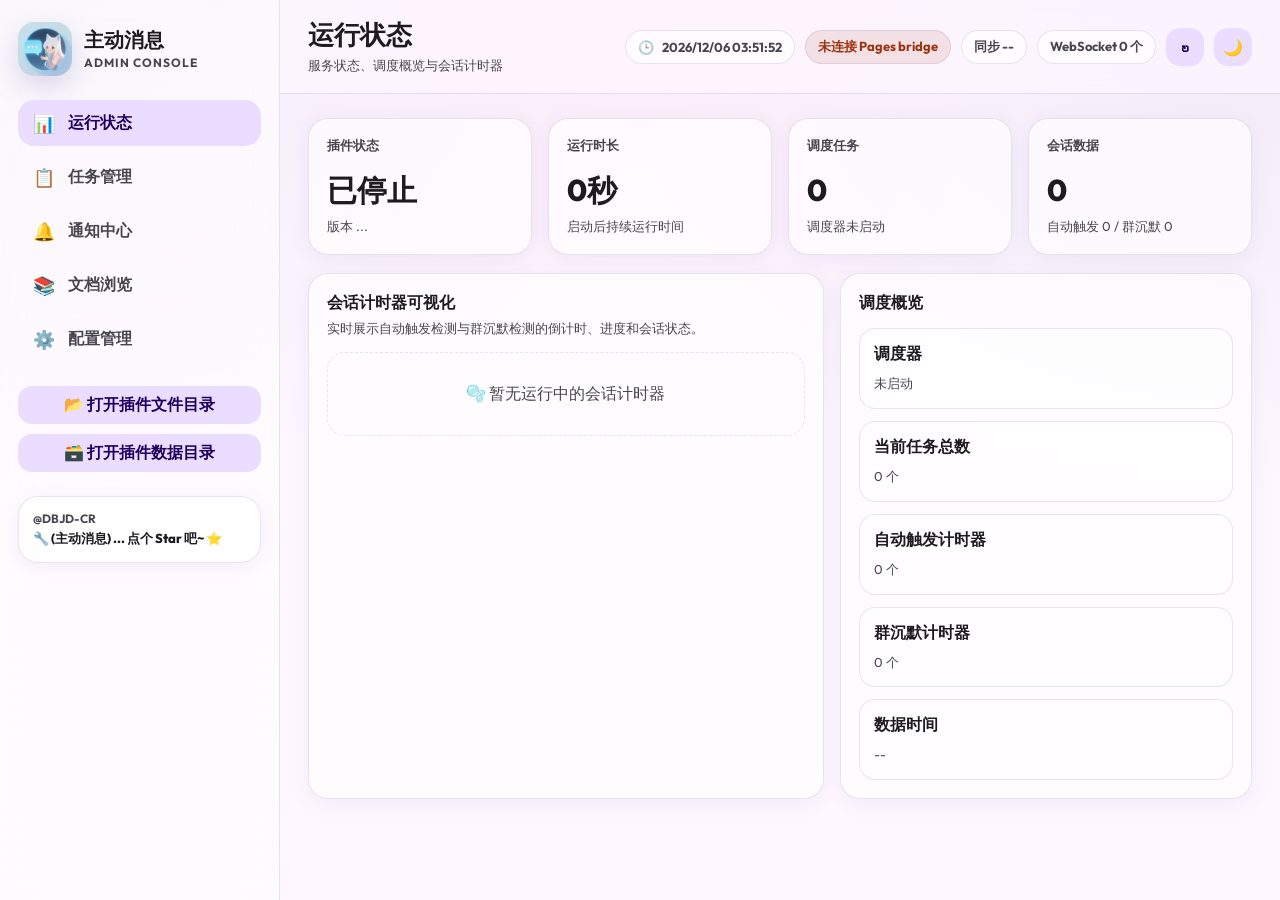
==== pages/proactive-chat/index.html @ 19a4566d "fix: improve pages realtime and save verification" ====
<!doctype html>
<html lang="zh-CN">
<head>
    <meta charset="UTF-8">
    <meta name="viewport" content="width=device-width, initial-scale=1.0, maximum-scale=5.0, user-scalable=yes">
    <title>主动消息管理端</title>
    <link rel="icon" type="image/png" href="./logo.png">
    <link rel="preload" href="./fonts/outfit.css" as="style">
    <link href="./fonts/outfit.css" rel="stylesheet">
    <link rel="stylesheet" href="./css/style.css">
    <link rel="stylesheet" href="./page-app.css">
</head>
<body>
    <div id="loading-skeleton" class="boot-loader">
        <div class="boot-loader__logo">
            <img src="./logo.png" alt="logo">
        </div>
        <div class="boot-loader__title">主动消息管理端</div>
        <div class="boot-loader__subtitle" id="boot-text">正在初始化 Pages 控制台...</div>
        <div class="boot-loader__progress">
            <div class="boot-loader__progress-bar"></div>
        </div>
    </div>

    <div id="root"></div>

    <script src="./page-app.js?v=20260606-realtime-verify-docs"></script>
</body>
</html>
---- pages/proactive-chat/fonts/outfit.css ----
/*
 * Outfit 字体族定义。
 * 采用本地静态字体文件而非远程 CDN，确保插件离线可用且首屏加载更稳定。
 * 各个字重拆分声明，浏览器可根据 font-weight 自动匹配最接近的字体文件。
 */
@font-face {
  font-family: 'Outfit';
  font-style: normal;
  font-weight: 400;
  /* swap 可避免字体尚未加载时页面长时间不可见。 */
  font-display: swap;
  src: url(outfit-400.ttf) format('truetype');
}

@font-face {
  font-family: 'Outfit';
  font-style: normal;
  font-weight: 500;
  font-display: swap;
  src: url(outfit-500.ttf) format('truetype');
}

@font-face {
  font-family: 'Outfit';
  font-style: normal;
  font-weight: 600;
  font-display: swap;
  src: url(outfit-600.ttf) format('truetype');
}

@font-face {
  font-family: 'Outfit';
  font-style: normal;
  font-weight: 700;
  font-display: swap;
  src: url(outfit-700.ttf) format('truetype');
}

@font-face {
  font-family: 'Outfit';
  font-style: normal;
  font-weight: 800;
  font-display: swap;
  src: url(outfit-800.ttf) format('truetype');
}
---- pages/proactive-chat/fonts/outfit.css ----
/*
 * Outfit 字体族定义。
 * 采用本地静态字体文件而非远程 CDN，确保插件离线可用且首屏加载更稳定。
 * 各个字重拆分声明，浏览器可根据 font-weight 自动匹配最接近的字体文件。
 */
@font-face {
  font-family: 'Outfit';
  font-style: normal;
  font-weight: 400;
  /* swap 可避免字体尚未加载时页面长时间不可见。 */
  font-display: swap;
  src: url(outfit-400.ttf) format('truetype');
}

@font-face {
  font-family: 'Outfit';
  font-style: normal;
  font-weight: 500;
  font-display: swap;
  src: url(outfit-500.ttf) format('truetype');
}

@font-face {
  font-family: 'Outfit';
  font-style: normal;
  font-weight: 600;
  font-display: swap;
  src: url(outfit-600.ttf) format('truetype');
}

@font-face {
  font-family: 'Outfit';
  font-style: normal;
  font-weight: 700;
  font-display: swap;
  src: url(outfit-700.ttf) format('truetype');
}

@font-face {
  font-family: 'Outfit';
  font-style: normal;
  font-weight: 800;
  font-display: swap;
  src: url(outfit-800.ttf) format('truetype');
}
---- pages/proactive-chat/css/style.css ----
/* Material Design 3 - 主动消息主题 */
:root {
    /* 整个管理端的设计令牌入口：亮色模式下所有组件都从这里读取颜色变量。 */
    /* --- MD3 颜色令牌 (紫色种子) --- */
    --md-sys-color-primary: #6750A4;
    --md-sys-color-on-primary: #FFFFFF;
    --md-sys-color-primary-container: #EADDFF;
    --md-sys-color-on-primary-container: #21005D;

    --md-sys-color-secondary: #625B71;
    --md-sys-color-on-secondary: #FFFFFF;
    --md-sys-color-secondary-container: #E8DEF8;
    --md-sys-color-on-secondary-container: #1D192B;

    --md-sys-color-surface: rgba(255, 255, 255, 0.8);
    --md-sys-color-on-surface: #1C1B1F;
    --md-sys-color-on-surface-variant: #49454F;
    --md-sys-color-surface-variant: #E7E0EC;

    --md-sys-color-background: #FEF7FF;
    --md-sys-color-outline-variant: rgba(103, 80, 164, 0.1);

    --glass-bg: rgba(255, 255, 255, 0.65);
    --glass-border: rgba(103, 80, 164, 0.15);
    --glass-shadow: 0 4px 20px 0 rgba(103, 80, 164, 0.08);

    /* Markdown 代码高亮颜色令牌，供亮暗主题统一覆写。 */
    --md-code-token-key: #7C3AED;
    --md-code-token-string: #047857;
    --md-code-token-number: #B45309;
    --md-code-token-boolean: #C026D3;
    --md-code-token-keyword: #2563EB;
    --md-code-token-function: #7C2D12;
    --md-code-token-command: #4338CA;
    --md-code-token-flag: #0F766E;
    --md-code-token-punctuation: rgba(28, 27, 31, 0.52);

    --theme-transition-duration: 220ms;
    --interactive-transition-duration: 180ms;
    --theme-transition-easing: cubic-bezier(0.4, 0, 0.2, 1);

    /* --- 形状 --- */
    --radius-sm: 8px;
    --radius-md: 12px;
    --radius-lg: 20px;
    --radius-xl: 28px;

    /* --- 顶栏 --- */
    --top-bar-height: 80px;
}

/* 暗色主题通过覆盖 CSS 变量切换外观，尽量避免为每个组件单独写一套颜色。 */
body.dark-theme {
    --md-sys-color-primary: #D0BCFF;
    --md-sys-color-on-primary: #381E72;
    --md-sys-color-primary-container: #4F378B;
    --md-sys-color-on-primary-container: #EADDFF;

    --md-sys-color-surface: rgba(28, 27, 31, 0.8);
    --md-sys-color-on-surface: #E6E1E5;
    --md-sys-color-on-surface-variant: #CAC4D0;
    --md-sys-color-surface-variant: #49454F;

    --md-sys-color-background: #141218;
    --md-sys-color-outline-variant: rgba(208, 188, 255, 0.1);

    --glass-bg: rgba(28, 27, 31, 0.7);
    --glass-border: rgba(208, 188, 255, 0.1);
    --glass-shadow: 0 8px 32px 0 rgba(0, 0, 0, 0.4);

    --md-code-token-key: #C4B5FD;
    --md-code-token-string: #6EE7B7;
    --md-code-token-number: #FBBF24;
    --md-code-token-boolean: #F0ABFC;
    --md-code-token-keyword: #93C5FD;
    --md-code-token-function: #FDBA74;
    --md-code-token-command: #A5B4FC;
    --md-code-token-flag: #5EEAD4;
    --md-code-token-punctuation: rgba(236, 231, 246, 0.56);
}

/* 首屏主题预初始化（在 React 挂载前生效，减少 FOUC） */
html.theme-dark body {
    --md-sys-color-primary: #D0BCFF;
    --md-sys-color-on-primary: #381E72;
    --md-sys-color-primary-container: #4F378B;
    --md-sys-color-on-primary-container: #EADDFF;

    --md-sys-color-surface: rgba(28, 27, 31, 0.8);
    --md-sys-color-on-surface: #E6E1E5;
    --md-sys-color-on-surface-variant: #CAC4D0;
    --md-sys-color-surface-variant: #49454F;

    --md-sys-color-background: #141218;
    --md-sys-color-outline-variant: rgba(208, 188, 255, 0.1);

    --glass-bg: rgba(28, 27, 31, 0.7);
    --glass-border: rgba(208, 188, 255, 0.1);
    --glass-shadow: 0 8px 32px 0 rgba(0, 0, 0, 0.4);

    --md-code-token-key: #C4B5FD;
    --md-code-token-string: #6EE7B7;
    --md-code-token-number: #FBBF24;
    --md-code-token-boolean: #F0ABFC;
    --md-code-token-keyword: #93C5FD;
    --md-code-token-function: #FDBA74;
    --md-code-token-command: #A5B4FC;
    --md-code-token-flag: #5EEAD4;
    --md-code-token-punctuation: rgba(236, 231, 246, 0.56);
}

/* ===== 基础重置与全局交互层 ===== */
/* 基础样式 */
* {
    box-sizing: border-box;
    margin: 0;
    padding: 0;
}

/* 仅在主题切换瞬间开启统一过渡，避免常驻 transition 拖慢滚动与重绘 */
html.theme-transitioning body,
html.theme-transitioning .app,
html.theme-transitioning .sidebar,
html.theme-transitioning .main-content,
html.theme-transitioning .card,
html.theme-transitioning .config-card,
html.theme-transitioning .config-header,
html.theme-transitioning .top-bar::before,
html.theme-transitioning .nav-item,
html.theme-transitioning .btn,
html.theme-transitioning .btn-action,
html.theme-transitioning .sidebar-action-btn,
html.theme-transitioning .sidebar-github-inner,
html.theme-transitioning .header-clock-chip,
html.theme-transitioning .connection-chip,
html.theme-transitioning .status-timers-summary-pill,
html.theme-transitioning .status-timer-section-block,
html.theme-transitioning .status-timer-panel,
html.theme-transitioning .status-timer-info-item,
html.theme-transitioning .task-next-run-panel,
html.theme-transitioning input,
html.theme-transitioning select,
html.theme-transitioning textarea,
html.theme-transitioning button,
html.theme-transitioning .MuiPaper-root,
html.theme-transitioning .MuiAccordion-root,
html.theme-transitioning .MuiAccordionSummary-root,
html.theme-transitioning .MuiAccordionDetails-root,
html.theme-transitioning .MuiTypography-root,
html.theme-transitioning .MuiChip-root,
html.theme-transitioning .MuiButton-root,
html.theme-transitioning .MuiOutlinedInput-root,
html.theme-transitioning .MuiInputBase-input,
html.theme-transitioning .MuiSvgIcon-root {
    transition:
        background-color var(--theme-transition-duration) var(--theme-transition-easing),
        color var(--theme-transition-duration) var(--theme-transition-easing),
        border-color var(--theme-transition-duration) var(--theme-transition-easing),
        fill var(--theme-transition-duration) var(--theme-transition-easing),
        stroke var(--theme-transition-duration) var(--theme-transition-easing);
}


/* 移动端触摸优化 */
html {
    -webkit-tap-highlight-color: transparent;
    -webkit-touch-callout: none;
    touch-action: manipulation;
}

body {
    /* 背景使用多层径向渐变，营造轻量的 MD3 柔和氛围，而不是纯色平铺。 */
    background-color: var(--md-sys-color-background);
    background-image:
        radial-gradient(at 0% 0%, rgba(103, 80, 164, 0.08) 0, transparent 40%),
        radial-gradient(at 50% 0%, rgba(236, 72, 153, 0.05) 0, transparent 40%),
        radial-gradient(at 100% 0%, rgba(103, 80, 164, 0.08) 0, transparent 40%);
    background-attachment: fixed;
    color: var(--md-sys-color-on-surface);
    font-family: 'Outfit', "Microsoft YaHei", "PingFang SC", "Hiragino Sans GB", "Heiti SC", "WenQuanYi Micro Hei", -apple-system, BlinkMacSystemFont, "Segoe UI", Roboto, sans-serif;
    min-height: 100vh;
    overflow-x: hidden;
}

/* 无障碍：仅供读屏器读取 */
.visually-hidden {
    position: absolute;
    width: 1px;
    height: 1px;
    padding: 0;
    margin: -1px;
    overflow: hidden;
    clip: rect(0, 0, 0, 0);
    white-space: nowrap;
    border: 0;
}

/* ===== 首屏启动层 ===== */
/* 首屏加载页 */
.boot-loader {
    /* 启动层覆盖整个视口，在 React 尚未挂载时承担品牌露出与状态提示职责。 */
    position: fixed;
    inset: 0;
    z-index: 9999;
    display: flex;
    flex-direction: column;
    align-items: center;
    justify-content: center;
    color: #1C1B1F;
    font-family: 'Outfit', -apple-system, BlinkMacSystemFont, "Segoe UI", Roboto, sans-serif;
    background:
        radial-gradient(ellipse at 20% 15%, rgba(103, 80, 164, 0.14), transparent 52%),
        radial-gradient(ellipse at 80% 85%, rgba(103, 80, 164, 0.09), transparent 52%),
        #FEF7FF;
    opacity: 1;
    transform: translateZ(0);
    will-change: opacity, transform;
}

html.theme-dark .boot-loader,
body.dark-theme .boot-loader {
    color: #E6E1E5;
    background:
        radial-gradient(ellipse at 20% 15%, rgba(208, 188, 255, 0.13), transparent 52%),
        radial-gradient(ellipse at 80% 85%, rgba(103, 80, 164, 0.18), transparent 52%),
        #141218;
}

#loading-skeleton.is-exiting {
    opacity: 0;
    transform: scale(0.985);
    transition: opacity 0.3s ease-out, transform 0.3s ease-out;
}

.boot-loader__logo {
    /* Logo 外壳带轻微浮动动画，用于缓解静态等待时的“卡住感”。 */
    width: 80px;
    height: 80px;
    border-radius: 20px;
    margin-bottom: 24px;
    display: flex;
    align-items: center;
    justify-content: center;
    background: rgba(103, 80, 164, 0.08);
    border: 1px solid rgba(103, 80, 164, 0.18);
    box-shadow: 0 4px 24px rgba(103, 80, 164, 0.12);
    overflow: hidden;
    animation: boot-loader-float 2.4s ease-in-out infinite;
    will-change: transform;
}

.boot-loader__logo img {
    width: 56px;
    height: 56px;
    object-fit: contain;
    border-radius: 8px;
}

html.theme-dark .boot-loader__logo,
body.dark-theme .boot-loader__logo {
    background: rgba(208, 188, 255, 0.08);
    border-color: rgba(208, 188, 255, 0.15);
    box-shadow: 0 4px 24px rgba(0, 0, 0, 0.35);
}

.boot-loader__title {
    font-size: 22px;
    font-weight: 700;
    margin-bottom: 8px;
    letter-spacing: 0.01em;
    color: #1C1B1F;
}

html.theme-dark .boot-loader__title,
body.dark-theme .boot-loader__title {
    color: #E6E1E5;
}

.boot-loader__subtitle {
    font-size: 13px;
    color: #49454F;
    margin-bottom: 28px;
}

html.theme-dark .boot-loader__subtitle,
body.dark-theme .boot-loader__subtitle {
    color: #CAC4D0;
}

.boot-loader__progress {
    /* 进度条不反映真实百分比，只承担“系统仍在工作”的感知反馈。 */
    width: min(260px, 68vw);
    height: 3px;
    border-radius: 999px;
    overflow: hidden;
    background: rgba(103, 80, 164, 0.12);
    contain: paint;
}

html.theme-dark .boot-loader__progress,
body.dark-theme .boot-loader__progress {
    background: rgba(208, 188, 255, 0.12);
}

.boot-loader__progress-bar {
    height: 100%;
    width: 42%;
    border-radius: 999px;
    background: linear-gradient(90deg,
        rgba(103, 80, 164, 0.25) 0%,
        rgba(103, 80, 164, 0.85) 50%,
        rgba(103, 80, 164, 0.25) 100%);
    animation: boot-loader-progress 1.45s ease-in-out infinite;
    will-change: transform;
    transform: translate3d(-110%, 0, 0) scaleX(0.35);
}

html.theme-dark .boot-loader__progress-bar,
body.dark-theme .boot-loader__progress-bar {
    background: linear-gradient(90deg,
        rgba(208, 188, 255, 0.2) 0%,
        rgba(208, 188, 255, 0.9) 50%,
        rgba(208, 188, 255, 0.2) 100%);
}

/* 首屏 logo 呼吸浮动动画。 */
@keyframes boot-loader-float {
    0%, 100% { transform: translateY(0); }
    50% { transform: translateY(-7px); }
}

/* 首屏进度条往返扫光动画。 */
@keyframes boot-loader-progress {
    0% { transform: translate3d(-110%, 0, 0) scaleX(0.35); }
    50% { transform: translate3d(40%, 0, 0) scaleX(0.85); }
    100% { transform: translate3d(220%, 0, 0) scaleX(0.35); }
}

.boot-login {
    display: none;
    width: min(360px, calc(100vw - 48px));
    margin: 16px auto 0;
    text-align: left;
}

.boot-login__label {
    display: block;
    margin-bottom: 8px;
    font-size: 13px;
    color: #625B71;
}

.boot-login__input {
    width: 100%;
    box-sizing: border-box;
    height: 44px;
    padding: 0 14px;
    border: 1px solid rgba(103, 80, 164, 0.22);
    border-radius: 14px;
    background: rgba(255, 255, 255, 0.88);
    color: #1C1B1F;
    outline: none;
    font-size: 14px;
    box-shadow: 0 8px 24px rgba(103, 80, 164, 0.08);
}

.boot-login__input:focus {
    border-color: rgba(103, 80, 164, 0.5);
    box-shadow: 0 0 0 3px rgba(103, 80, 164, 0.12), 0 8px 24px rgba(103, 80, 164, 0.08);
}

.boot-login__button {
    width: 100%;
    margin-top: 12px;
    height: 44px;
    border: none;
    border-radius: 14px;
    background: linear-gradient(135deg, #7F67BE 0%, #6750A4 100%);
    color: #fff;
    font-size: 14px;
    font-weight: 600;
    cursor: pointer;
    box-shadow: 0 10px 24px rgba(103, 80, 164, 0.22);
}

.boot-login__button:disabled {
    cursor: not-allowed;
}

html.theme-dark .boot-login__label,
body.dark-theme .boot-login__label {
    color: #CAC4D0;
}

html.theme-dark .boot-login__input,
body.dark-theme .boot-login__input {
    background: rgba(28, 27, 31, 0.88);
    color: #E6E1E5;
    border-color: rgba(208, 188, 255, 0.22);
    box-shadow: 0 8px 24px rgba(0, 0, 0, 0.24);
}

html.theme-dark .boot-login__input:focus,
body.dark-theme .boot-login__input:focus {
    border-color: rgba(208, 188, 255, 0.48);
    box-shadow: 0 0 0 3px rgba(208, 188, 255, 0.16), 0 8px 24px rgba(0, 0, 0, 0.24);
}

html.theme-dark .boot-login__button,
body.dark-theme .boot-login__button {
    background: linear-gradient(135deg, #A58CFF 0%, #7F67BE 100%);
    box-shadow: 0 10px 24px rgba(0, 0, 0, 0.28);
}

/* ===== 通用材质与布局骨架 ===== */
/* 磨砂玻璃效果 */
.glass {
    /* 该类可供需要独立套用玻璃材质的区域复用。 */
    background: var(--glass-bg);
    backdrop-filter: blur(16px);
    -webkit-backdrop-filter: blur(16px);
    border: 1px solid var(--glass-border);
    box-shadow: var(--glass-shadow);
}

/* 布局 */
.app {
    /* 整体采用“左侧导航 + 右侧主工作区”的桌面管理台结构。 */
    display: flex;
    height: 100vh;
    overflow: hidden;
}

/* ===== 侧边栏导航区 ===== */
/* 侧边栏 (左侧导航) */
.sidebar {
    /* 侧边栏固定宽度，使用玻璃材质与主内容区形成层次区隔。 */
    width: 280px;
    height: 100%;
    background: var(--glass-bg);
    backdrop-filter: blur(24px);
    border-right: 1px solid var(--glass-border);
    display: flex;
    flex-direction: column;
    padding: 32px 16px;
    z-index: 50;
}

.sidebar-header {
    padding: 0 16px 32px;
    display: flex;
    align-items: center;
    gap: 12px;
}

.sidebar-logo-img {
    width: 48px;
    height: 48px;
    border-radius: 12px;
    box-shadow: 0 4px 12px rgba(103, 80, 164, 0.2);
    object-fit: contain;
}

.nav-item {
    /* 单个导航项在 hover / active 状态下通过背景与透明度强化当前定位。 */
    padding: 14px 20px;
    border-radius: 16px;
    display: flex;
    align-items: center;
    gap: 16px;
    cursor: pointer;
    transition:
        background-color var(--interactive-transition-duration) var(--theme-transition-easing),
        color var(--interactive-transition-duration) var(--theme-transition-easing),
        opacity var(--interactive-transition-duration) var(--theme-transition-easing),
        transform var(--interactive-transition-duration) var(--theme-transition-easing);
    color: var(--md-sys-color-on-surface);
    opacity: 0.8;
    margin-bottom: 4px;
}

.sidebar-notification-badge {
    margin-left: auto;
    min-width: 22px;
    height: 22px;
    padding: 0 7px;
    border-radius: 999px;
    display: inline-flex;
    align-items: center;
    justify-content: center;
    background: linear-gradient(135deg, #FF6B6B, #E53935);
    color: #FFFFFF;
    font-size: 11px;
    font-weight: 800;
    line-height: 1;
    letter-spacing: 0.01em;
    box-shadow: 0 8px 18px rgba(229, 57, 53, 0.22);
    border: 1px solid rgba(255, 255, 255, 0.42);
    flex-shrink: 0;
}

.nav-item.active .sidebar-notification-badge {
    background: linear-gradient(135deg, #FF5A5F, #D32F2F);
    box-shadow: 0 8px 18px rgba(211, 47, 47, 0.24);
}

.nav-item:hover {
    background: rgba(103, 80, 164, 0.08);
    opacity: 1;
}

.nav-item.active {
    background: var(--md-sys-color-primary-container);
    color: var(--md-sys-color-on-primary-container);
    opacity: 1;
    font-weight: 600;
}

/* ===== 顶栏与主内容区 ===== */
/* 主内容区域 */
.main-wrapper {
    flex: 1;
    display: flex;
    flex-direction: column;
    overflow: hidden;
    position: relative;
}

.top-bar {
    /* 顶栏悬浮于内容区上方，使用伪元素实现半透明模糊遮罩。 */
    height: var(--top-bar-height);
    padding: 0 40px;
    display: flex;
    align-items: center;
    justify-content: space-between;
    position: absolute;
    top: 0;
    left: 0;
    right: 0;
    z-index: 10;
    background: transparent;
    overflow: hidden;
    isolation: isolate;
}

.top-bar::before {
    content: '';
    position: absolute;
    top: 0;
    left: 0;
    right: 0;
    bottom: 0;
    backdrop-filter: blur(16px);
    -webkit-backdrop-filter: blur(16px);
    background: rgba(255, 255, 255, 0.68);
    -webkit-mask-image: linear-gradient(to bottom, black 55%, transparent 100%);
    mask-image: linear-gradient(to bottom, black 55%, transparent 100%);
    pointer-events: none;
    z-index: 0;
}

body.dark-theme .top-bar::before {
    background: rgba(20, 18, 24, 0.88);
}

.top-bar > * {
    position: relative;
    z-index: 1;
}

.main-content {
    /* 顶部留出 top-bar 高度，避免内容滚动时被悬浮顶栏遮挡。 */
    flex: 1;
    overflow-y: auto;
    padding: calc(var(--top-bar-height) + 16px) 24px 24px;
    box-sizing: border-box;
}

/* ===== 仪表盘卡片与通用容器 ===== */
/* 仪表盘卡片 (Bento 风格) */
.dashboard-grid {
    /* 12 栏网格为桌面端默认布局基础，状态页和任务页都在此之上做跨度分配。 */
    display: grid;
    grid-template-columns: repeat(12, 1fr);
    gap: 24px;
}

.card {
    /* card 是管理端最常见的视觉容器：统一圆角、边框、阴影和悬浮反馈。 */
    background: var(--md-sys-color-surface);
    border-radius: var(--radius-lg);
    padding: 24px;
    border: 1px solid var(--glass-border);
    box-shadow: var(--glass-shadow);
    transition:
        background-color var(--theme-transition-duration) var(--theme-transition-easing),
        border-color var(--theme-transition-duration) var(--theme-transition-easing),
        color var(--theme-transition-duration) var(--theme-transition-easing),
        box-shadow var(--interactive-transition-duration) var(--theme-transition-easing),
        transform var(--interactive-transition-duration) var(--theme-transition-easing);
}

/* 为前端的卡片提供统一的入场动画，减少页面首次渲染时的生硬感。 */
.status-panel-card,
.tasks-summary-card,
.task-card-enhanced,
.status-timer-card,
.status-timer-section-block,
.tasks-empty-card,
.status-timers-empty-card,
.notifications-hero-card,
.notifications-empty-card,
.markdown-docs-sidebar-card,
.markdown-docs-content-card,
.markdown-docs-empty-card,
.markdown-docs-empty-side-card,
.config-card,
.config-header,
.config-renderer-shell,
.config-renderer-main,
.config-renderer-aside,
.config-renderer-form-card,
.config-renderer-preview-card,
.config-renderer-session-card,
.notifications-inline-meta-item,
.markdown-docs-file-item {
    animation: card-fade-up 0.36s cubic-bezier(0.2, 0.8, 0.2, 1) both;
}

.status-panel-card:nth-child(1),
.task-card-enhanced:nth-child(1),
.status-timer-card:nth-child(1),
.status-timer-section-block:nth-child(1) {
    animation-delay: 0.02s;
}

.status-panel-card:nth-child(2),
.task-card-enhanced:nth-child(2),
.status-timer-card:nth-child(2),
.status-timer-section-block:nth-child(2) {
    animation-delay: 0.06s;
}

.status-panel-card:nth-child(3),
.task-card-enhanced:nth-child(3),
.status-timer-card:nth-child(3),
.status-timer-section-block:nth-child(3) {
    animation-delay: 0.1s;
}

.status-panel-card:nth-child(n+4),
.task-card-enhanced:nth-child(n+4),
.status-timer-card:nth-child(n+4),
.status-timer-section-block:nth-child(n+4) {
    animation-delay: 0.14s;
}

.notifications-hero-card,
.config-header,
.markdown-docs-sidebar-card,
.config-renderer-aside {
    animation-delay: 0.02s;
}

.markdown-docs-content-card,
.config-renderer-main,
.config-renderer-form-card,
.config-renderer-session-card {
    animation-delay: 0.08s;
}

.config-card,
.config-renderer-shell,
.config-renderer-preview-card,
.notifications-empty-card,
.markdown-docs-empty-card,
.markdown-docs-empty-side-card {
    animation-delay: 0.12s;
}

.notifications-inline-meta-item:nth-child(1),
.markdown-docs-file-item:nth-child(1),
.config-card .MuiAccordion-root:nth-child(1),
.config-card .MuiPaper-root:nth-child(1) {
    animation-delay: 0.03s;
}

.notifications-inline-meta-item:nth-child(2),
.markdown-docs-file-item:nth-child(2),
.config-card .MuiAccordion-root:nth-child(2),
.config-card .MuiPaper-root:nth-child(2) {
    animation-delay: 0.07s;
}

.markdown-docs-file-item:nth-child(n+3),
.config-card .MuiAccordion-root:nth-child(n+3),
.config-card .MuiPaper-root:nth-child(n+3) {
    animation-delay: 0.11s;
}

/* ===== 配置页容器 ===== */
/* 配置页面专用卡片样式 - 固定高度，内部滚动 */
.config-card {
    /* 配置页需要长表单滚动，因此外层卡片固定高度、内部区域自行滚动。 */
    height: calc(100vh - var(--top-bar-height) - 40px); /* 视口高度减去顶部栏和底部边距 */
    display: flex;
    flex-direction: column;
    padding: 0 !important; /*以此接管padding控制*/
    overflow: hidden;
}

.config-header {
    /* 配置头部固定在卡片顶部，确保模式切换、提示信息和标题不随表单滚走。 */
    padding: 20px 24px;
    flex-shrink: 0;
    border-bottom: 1px solid var(--glass-border);
    background: rgba(255, 255, 255, 0.5);
    backdrop-filter: blur(8px);
    z-index: 10;
}

body.dark-theme .config-header {
    background: rgba(20, 18, 24, 0.8); /* 增加不透明度，减弱透底亮度 */
    border-bottom: 1px solid rgba(255, 255, 255, 0.1);
}

.card:hover {
    transform: translateY(-4px);
    box-shadow: 0 12px 30px 0 rgba(103, 80, 164, 0.12);
}

/* Bento 跨列：供各页面按 12 栏系统快速声明卡片宽度。 */
.span-4 { grid-column: span 4; }
.span-8 { grid-column: span 8; }
.span-12 { grid-column: span 12; }

/* 状态徽章 */
.badge {
    padding: 4px 12px;
    border-radius: 99px;
    font-size: 12px;
    font-weight: 600;
}

.badge-success { background: #dcfce7; color: #166534; }
.badge-error { background: #fee2e2; color: #991b1b; }

/* ===== 通用按钮与交互控件 ===== */
/* 按钮 */
.btn {
    padding: 10px 20px;
    border-radius: 12px;
    border: none;
    font-weight: 600;
    cursor: pointer;
    transition:
        background-color var(--interactive-transition-duration) var(--theme-transition-easing),
        border-color var(--interactive-transition-duration) var(--theme-transition-easing),
        color var(--interactive-transition-duration) var(--theme-transition-easing),
        transform var(--interactive-transition-duration) var(--theme-transition-easing),
        box-shadow var(--interactive-transition-duration) var(--theme-transition-easing),
        opacity var(--interactive-transition-duration) var(--theme-transition-easing);
}

.btn-primary {
    background: var(--md-sys-color-primary);
    color: white;
    box-shadow: 0 4px 12px rgba(59, 130, 246, 0.3);
}

.btn-primary:hover {
    transform: translateY(-1px);
    box-shadow: 0 6px 16px rgba(59, 130, 246, 0.4);
}

/* 通用操作按钮样式 */
.btn-action {
    width: 100%;
    background: var(--md-sys-color-surface-variant);
    color: var(--md-sys-color-on-surface);
    display: flex;
    align-items: center;
    justify-content: center;
    gap: 12px;
    font-weight: 600;
    border: 1px solid transparent;
    transition:
        background-color var(--interactive-transition-duration) var(--theme-transition-easing),
        color var(--interactive-transition-duration) var(--theme-transition-easing),
        border-color var(--interactive-transition-duration) var(--theme-transition-easing),
        transform var(--interactive-transition-duration) var(--theme-transition-easing),
        box-shadow var(--interactive-transition-duration) var(--theme-transition-easing),
        opacity var(--interactive-transition-duration) var(--theme-transition-easing);
    padding: 12px 16px;
    line-height: 1.5;
    cursor: pointer;
}

.btn-action span {
    display: inline-flex;
    align-items: center;
    justify-content: center;
}

.btn-action:hover {
    background: var(--md-sys-color-secondary-container);
    color: var(--md-sys-color-on-secondary-container);
    border-color: var(--md-sys-color-outline-variant);
    transform: translateY(-2px);
    box-shadow: 0 4px 12px rgba(0, 0, 0, 0.08);
}

.btn-action:active {
    transform: translateY(0);
    box-shadow: none;
    opacity: 0.8;
}

/* 暗色模式下的按钮覆盖样式 */
body.dark-theme .btn-action {
    background: rgba(255, 255, 255, 0.08);
    color: var(--md-sys-color-on-surface);
    border: 1px solid rgba(255, 255, 255, 0.05);
}

body.dark-theme .btn-action:hover {
    background: rgba(208, 188, 255, 0.15);
    color: var(--md-sys-color-primary);
    border-color: rgba(208, 188, 255, 0.3);
    box-shadow: 0 4px 16px rgba(0, 0, 0, 0.4);
}

/* ===== 滚动行为与兼容辅助类 ===== */
/* 滚动条 */
::-webkit-scrollbar { width: 6px; height: 6px; }
::-webkit-scrollbar-track { background: transparent; }
::-webkit-scrollbar-thumb {
    background: var(--md-sys-color-secondary-container);
    border-radius: 10px;
}
::-webkit-scrollbar-thumb:hover { background: var(--md-sys-color-secondary); }

/* 移动端滚动优化 */
.sidebar > div:nth-child(2),
.main-content {
    -webkit-overflow-scrolling: touch;
    scroll-behavior: smooth;
}

/* 按钮点击反馈 */
.nav-item,
.btn,
.btn-action {
    -webkit-tap-highlight-color: transparent;
    user-select: none;
}

.nav-item:active,
.btn:active {
    opacity: 0.7;
    transition: opacity 0.12s var(--theme-transition-easing);
}

/* 兼容之前的组件辅助样式 */
.mono {
    font-family: "Consolas", "SFMono-Regular", monospace;
    font-size: 12px;
}
.grid {
    display: grid;
    gap: 14px;
    grid-template-columns: repeat(auto-fill, minmax(260px, 1fr));
}

/* ===== 顶栏组件样式：时钟、连接状态、侧栏操作区 ===== */
.header-clock-chip {
    font-size: 14px;
    font-weight: 700;
    color: var(--md-sys-color-primary);
    background: var(--md-sys-color-surface-variant);
    padding: 6px 14px;
    border-radius: 12px;
    border: 1px solid var(--md-sys-color-outline-variant);
    box-shadow: 0 2px 4px rgba(0,0,0,0.05);
    display: flex;
    align-items: center;
    gap: 8px;
}

.header-clock-label {
    font-size: 14px;
    opacity: 0.8;
    font-weight: 600;
}

.header-clock-value {
    font-family: Monaco, Consolas, "Courier New", monospace;
    font-size: 15px;
    font-weight: 800;
    letter-spacing: 0.5px;
}

.connection-chip {
    display: flex;
    align-items: center;
    gap: 8px;
    padding: 6px 16px;
    border-radius: 12px;
    border: 1px solid transparent;
}

.connection-chip.is-connected {
    background: rgba(76, 175, 80, 0.1);
    border-color: rgba(76, 175, 80, 0.2);
}

.connection-chip.is-disconnected {
    background: rgba(244, 67, 54, 0.1);
    border-color: rgba(244, 67, 54, 0.2);
}

.connection-chip-dot {
    width: 8px;
    height: 8px;
    border-radius: 50%;
}

.connection-chip.is-connected .connection-chip-dot {
    background: #4CAF50;
    box-shadow: 0 0 8px #4CAF50;
}

.connection-chip.is-disconnected .connection-chip-dot {
    background: #F44336;
    box-shadow: 0 0 8px #F44336;
}

.connection-chip-text {
    font-weight: 600 !important;
    font-size: 13px !important;
}

.connection-chip.is-connected .connection-chip-text {
    color: #4CAF50;
}

.connection-chip.is-disconnected .connection-chip-text {
    color: #F44336;
}

.sidebar-actions-panel {
    display: flex;
    flex-direction: column;
    gap: 10px;
    margin-bottom: 16px;
}

.sidebar-action-btn {
    width: 100%;
    margin-bottom: 0;
    padding: 10px;
    font-size: 13px;
    font-weight: 600;
    background: rgba(0, 0, 0, 0.05);
    color: var(--md-sys-color-on-surface);
    display: flex;
    align-items: center;
    justify-content: center;
    gap: 8px;
    border: 1px solid rgba(0, 0, 0, 0.04);
    border-radius: 12px;
    box-shadow: none;
    line-height: 1.2;
}

.sidebar-action-btn:hover {
    transform: none;
    box-shadow: none;
    background: rgba(103, 80, 164, 0.08);
    color: var(--md-sys-color-on-surface);
}

body.dark-theme .sidebar-action-btn {
    background: rgba(255, 255, 255, 0.08);
    border: 1px solid rgba(255, 255, 255, 0.05);
}

body.dark-theme .sidebar-action-btn:hover {
    background: rgba(255, 255, 255, 0.12);
    color: var(--md-sys-color-on-surface);
}

.sidebar-github-card {
    display: block;
    color: var(--md-sys-color-on-surface);
}

.sidebar-github-inner {
    display: flex;
    align-items: center;
    gap: 12px;
    padding: 12px;
    background: rgba(0, 0, 0, 0.03);
    border-radius: 12px;
    transition:
        background-color var(--interactive-transition-duration) var(--theme-transition-easing),
        border-color var(--interactive-transition-duration) var(--theme-transition-easing),
        transform var(--interactive-transition-duration) var(--theme-transition-easing),
        box-shadow var(--interactive-transition-duration) var(--theme-transition-easing);
    border: 1px solid rgba(0, 0, 0, 0.06);
    cursor: pointer;
}

body.dark-theme .sidebar-github-inner {
    background: rgba(255, 255, 255, 0.05);
    border-color: rgba(255, 255, 255, 0.05);
}

.sidebar-github-inner:hover {
    transform: translateY(-1px);
    box-shadow: var(--glass-shadow);
}

.sidebar-github-texts {
    display: flex;
    flex-direction: column;
    gap: 3px;
    overflow: hidden;
}

.sidebar-github-author {
    font-weight: 700 !important;
    color: inherit !important;
    font-size: 0.75rem !important;
    line-height: 1.2 !important;
    white-space: nowrap;
    overflow: hidden;
    text-overflow: ellipsis;
    display: block;
    max-width: 170px;
}

.sidebar-github-meta {
    display: block !important;
    opacity: 0.6;
    line-height: 1.2 !important;
    font-size: 0.7rem !important;
    color: inherit !important;
}

/* ===== 状态页：概览卡片与计时器可视化 ===== */
.proactive-status-grid {
    align-items: stretch;
}

.status-panel-card {
    height: 100%;
    display: flex;
    flex-direction: column;
    min-height: 332px;
}

.status-panel-card-primary {
    background:
        linear-gradient(180deg, rgba(59, 130, 246, 0.06), transparent 50%),
        var(--md-sys-color-surface);
}

.status-panel-icon {
    width: 40px;
    height: 40px;
    border-radius: 10px;
    display: flex;
    align-items: center;
    justify-content: center;
    font-size: 20px;
}

.status-panel-icon-blue { background: rgba(59, 130, 246, 0.1); }
.status-panel-icon-purple { background: rgba(168, 85, 247, 0.12); }
.status-panel-icon-pink { background: rgba(236, 72, 153, 0.1); }

.status-metric-list {
    display: flex;
    flex-direction: column;
    gap: 14px;
    flex: 1;
    justify-content: center;
}

.status-metric-row {
    display: flex;
    justify-content: space-between;
    gap: 16px;
    align-items: center;
}

.status-metric-label {
    opacity: 0.72;
    font-weight: 500 !important;
}

.status-metric-value {
    font-weight: 600 !important;
    text-align: right;
}

.status-metric-value.is-emphasize {
    font-weight: 800 !important;
}

.status-metric-value.is-success {
    color: #2E7D32;
}

.status-metric-value.is-error {
    color: #C62828;
}

.status-divider {
    height: 1px;
    background: var(--md-sys-color-outline-variant);
}

.status-actions-list {
    display: flex;
    flex-direction: column;
    gap: 16px;
    flex: 1;
    justify-content: center;
}

.status-action-tooltip-wrap {
    position: relative;
    width: 100%;
}

.status-action-tooltip-bubble {
    position: absolute;
    left: 50%;
    bottom: calc(100% + 10px);
    transform: translateX(-50%) translateY(6px);
    width: max-content;
    max-width: min(92vw, 460px);
    padding: 10px 14px;
    border-radius: 12px;
    background: rgba(28, 27, 31, 0.92);
    color: #fff;
    font-size: 12px;
    line-height: 1.5;
    text-align: center;
    white-space: normal;
    word-break: keep-all;
    box-shadow: 0 10px 28px rgba(0, 0, 0, 0.22);
    border: 1px solid rgba(255, 255, 255, 0.08);
    opacity: 0;
    visibility: hidden;
    pointer-events: none;
    transition: opacity 0.18s ease, transform 0.18s ease, visibility 0.18s ease;
    z-index: 12;
}

.status-action-tooltip-bubble::after {
    content: '';
    position: absolute;
    left: 50%;
    top: 100%;
    transform: translateX(-50%);
    border-width: 6px 6px 0 6px;
    border-style: solid;
    border-color: rgba(28, 27, 31, 0.92) transparent transparent transparent;
}

.status-action-tooltip-wrap:hover .status-action-tooltip-bubble,
.status-action-tooltip-wrap:focus-within .status-action-tooltip-bubble {
    opacity: 1;
    visibility: visible;
    transform: translateX(-50%) translateY(0);
}

body.dark-theme .status-action-tooltip-bubble {
    background: rgba(245, 244, 248, 0.96);
    color: #1C1B1F;
    border-color: rgba(28, 27, 31, 0.08);
}

body.dark-theme .status-action-tooltip-bubble::after {
    border-color: rgba(245, 244, 248, 0.96) transparent transparent transparent;
}


.status-timers-section {
    /* 计时器区域采用“分区 + 卡片网格”的结构，便于区分群沉默与自动触发。 */
    display: flex;
    flex-direction: column;
    gap: 18px;
    padding: 20px;
    border-radius: calc(var(--radius-lg) + 2px);
    border: 1px solid var(--glass-border);
    background:
        linear-gradient(180deg, rgba(103, 80, 164, 0.05), rgba(103, 80, 164, 0) 34%),
        rgba(255, 255, 255, 0.3);
    backdrop-filter: blur(6px);
    -webkit-backdrop-filter: blur(6px);
}

body.dark-theme .status-timers-section {
    background:
        linear-gradient(180deg, rgba(208, 188, 255, 0.08), rgba(208, 188, 255, 0) 34%),
        rgba(20, 18, 24, 0.36);
    border-color: rgba(208, 188, 255, 0.12);
}

.status-timers-header-row {
    display: flex;
    justify-content: space-between;
    align-items: flex-start;
    gap: 18px;
    padding-bottom: 4px;
}

.status-timers-summary-pills {
    display: flex;
    gap: 10px;
    flex-wrap: wrap;
    justify-content: flex-end;
}

.status-timers-summary-pill {
    display: inline-flex;
    align-items: center;
    gap: 8px;
    padding: 6px 12px;
    border-radius: 999px;
    border: 1px solid var(--glass-border);
    background: var(--md-sys-color-surface-variant);
    color: var(--md-sys-color-on-surface-variant);
}

.status-timers-summary-pill-label {
    font-size: 12px;
    font-weight: 600;
}

.status-timers-summary-pill-count {
    min-width: 18px;
    height: 18px;
    border-radius: 999px;
    display: inline-flex;
    align-items: center;
    justify-content: center;
    padding: 0 6px;
    font-size: 11px;
    font-weight: 800;
    color: var(--md-sys-color-on-primary-container);
    background: var(--md-sys-color-primary-container);
}

.status-timer-sections {
    display: flex;
    flex-direction: column;
    gap: 20px;
}

.status-timer-section-block {
    display: flex;
    flex-direction: column;
    gap: 14px;
    padding: 16px;
    border-radius: 18px;
    background: rgba(255, 255, 255, 0.34);
    border: 1px solid rgba(103, 80, 164, 0.12);
}

body.dark-theme .status-timer-section-block {
    background: rgba(255, 255, 255, 0.02);
    border-color: rgba(208, 188, 255, 0.14);
}

.status-timer-section-head {
    display: flex;
    align-items: flex-start;
    justify-content: space-between;
    gap: 16px;
    padding-bottom: 10px;
    border-bottom: 1px dashed rgba(103, 80, 164, 0.14);
}

body.dark-theme .status-timer-section-head {
    border-bottom-color: rgba(208, 188, 255, 0.16);
}

.status-timer-section-head-main {
    min-width: 0;
}

.status-timer-section-title {
    font-weight: 800 !important;
}

.status-timer-section-desc {
    opacity: 0.72;
    margin-top: 4px !important;
}

.status-timer-section-count {
    flex-shrink: 0;
    padding: 6px 12px;
    border-radius: 999px;
    background: var(--md-sys-color-surface-variant);
    border: 1px solid var(--glass-border);
    color: var(--md-sys-color-primary);
    font-size: 12px;
    font-weight: 800;
}

.status-timer-section-body {
    padding-top: 2px;
}

.status-timer-section-empty {
    padding: 14px 16px;
    border-radius: 14px;
    background: rgba(103, 80, 164, 0.05);
    border: 1px dashed rgba(103, 80, 164, 0.18);
    color: var(--md-sys-color-on-surface-variant);
    font-size: 13px;
}

.status-timers-empty-card {
    text-align: center;
    padding: 44px 24px;
}

.status-timers-grid {
    display: grid;
    grid-template-columns: repeat(auto-fill, minmax(340px, 1fr));
    gap: 18px;
}

.status-timer-card {
    /* 单张计时器卡片负责展示一个会话当前最值得关注的计时状态。 */
    display: flex;
    flex-direction: column;
    gap: 14px;
    min-height: 312px;
    position: relative;
    overflow: hidden;
    isolation: isolate;
    border-top: 4px solid transparent;
}


.status-timer-card.accent-group-silence {
    border-top-color: #2563EB;
    background:
        linear-gradient(180deg, rgba(59, 130, 246, 0.06), transparent 30%),
        var(--md-sys-color-surface);
}

.status-timer-card.accent-auto-group {
    border-top-color: #8B5CF6;
    background:
        linear-gradient(180deg, rgba(139, 92, 246, 0.07), transparent 30%),
        var(--md-sys-color-surface);
}

.status-timer-card.accent-auto-friend {
    border-top-color: #EC4899;
    background:
        linear-gradient(180deg, rgba(236, 72, 153, 0.07), transparent 30%),
        var(--md-sys-color-surface);
}

.status-timer-card.is-urgent {
    border-color: rgba(245, 158, 11, 0.35);
}

.status-timer-card.is-expired {
    border-color: rgba(244, 67, 54, 0.28);
}

.status-timer-card-top {
    display: grid;
    grid-template-columns: minmax(220px, 1fr) auto;
    gap: 14px;
    align-items: flex-start;
}

.status-timer-title-block {
    min-width: 0;
    display: flex;
    flex-direction: column;
    gap: 4px;
}

.status-timer-kicker {
    display: block !important;
    margin-bottom: 4px !important;
    opacity: 0.6;
}

.status-timer-session {
    font-weight: 700 !important;
    word-break: break-all;
    font-size: 13px !important;
    line-height: 1.4;
}

.status-timer-session.is-primary {
    font-size: 28px !important;
    letter-spacing: -0.2px;
    line-height: 1.25;
}

.status-timer-session-sub {
    display: block !important;
    max-width: 100%;
    white-space: nowrap;
    word-break: normal;
    overflow: visible;
    text-overflow: clip;
    opacity: 0.72;
    font-size: 12px !important;
}

.status-timer-chip-stack {
    display: flex;
    flex-wrap: wrap;
    justify-content: flex-end;
    align-items: center;
    gap: 8px;
    max-width: 280px;
    flex-shrink: 0;
}

.status-timer-kind-badge {
    display: inline-flex;
    align-items: center;
    justify-content: center;
    padding: 4px 10px;
    border-radius: 999px;
    font-size: 11px;
    font-weight: 800;
    white-space: nowrap;
    border: 1px solid transparent;
    background: rgba(103, 80, 164, 0.08);
    color: var(--md-sys-color-primary);
}

.status-timer-kind-badge.accent-group-silence {
    background: rgba(59, 130, 246, 0.12);
    color: #2563EB;
    border-color: rgba(59, 130, 246, 0.18);
}

.status-timer-kind-badge.accent-auto-group {
    background: rgba(139, 92, 246, 0.12);
    color: #7C3AED;
    border-color: rgba(139, 92, 246, 0.18);
}

.status-timer-kind-badge.accent-auto-friend {
    background: rgba(236, 72, 153, 0.12);
    color: #DB2777;
    border-color: rgba(236, 72, 153, 0.18);
}

.status-timer-meta-row {
    display: flex;
    align-items: center;
    justify-content: flex-start;
    gap: 8px;
    flex-wrap: wrap;
}

.status-timer-category-pill {
    display: inline-flex;
    align-items: center;
    justify-content: center;
    padding: 6px 10px;
    border-radius: 999px;
    font-size: 12px;
    font-weight: 700;
    white-space: nowrap;
    background: rgba(103, 80, 164, 0.08);
    color: var(--md-sys-color-primary);
}

.status-timer-reset-hint {
    /* 当群沉默计时器被新消息重置时，短暂显示顶部提示帮助用户理解时间跳变。 */
    position: absolute;
    top: 12px;
    left: 16px;
    right: 16px;
    z-index: 3;
    display: flex;
    align-items: center;
    gap: 8px;
    padding: 8px 12px;
    border-radius: 999px;
    background: rgba(240, 246, 255, 0.84);
    backdrop-filter: blur(10px);
    -webkit-backdrop-filter: blur(10px);
    border: 1px solid rgba(59, 130, 246, 0.18);
    box-shadow: 0 8px 18px rgba(59, 130, 246, 0.12);
    color: #2563EB;
    font-size: 11px;
    font-weight: 700;
    line-height: 1.4;
    pointer-events: none;
    opacity: 0;
    transform: translateY(-6px) scale(0.98);
    animation: status-reset-hint-fade 4.2s ease-out forwards;
}

body.dark-theme .status-timer-reset-hint {
    background: rgba(30, 58, 138, 0.95);
    border-color: rgba(59, 130, 246, 0.4);
    box-shadow: 0 4px 12px rgba(0, 0, 0, 0.3);
    color: #93C5FD;
}

.status-timer-reset-dot {
    width: 7px;
    height: 7px;
    border-radius: 999px;
    background: #2563EB;
    box-shadow: 0 0 0 rgba(37, 99, 235, 0.35);
    animation: status-reset-dot-pulse 1.4s ease-out infinite;
    flex-shrink: 0;
}

.status-timer-card.is-resetting {
    border-color: rgba(59, 130, 246, 0.28);
    box-shadow: 0 12px 32px rgba(59, 130, 246, 0.12);
}

.status-timer-panel {
    background: var(--md-sys-color-surface-variant);
    padding: 16px;
    border-radius: 16px;
    border: 1px solid rgba(103, 80, 164, 0.08);
    display: flex;
    flex-direction: column;
    gap: 10px;
}

.status-timer-primary-row {
    display: flex;
    justify-content: space-between;
    gap: 12px;
    align-items: flex-start;
}

.status-timer-label {
    display: block !important;
    margin-bottom: 4px !important;
    opacity: 0.68;
}

.status-timer-countdown {
    font-weight: 800 !important;
    color: var(--md-sys-color-primary);
}

.status-timer-progress-value {
    flex-shrink: 0;
    font-size: 13px;
    font-weight: 800;
    color: var(--md-sys-color-on-surface-variant);
}

.status-timer-info-grid {
    display: grid;
    grid-template-columns: repeat(2, minmax(0, 1fr));
    gap: 12px;
}

.status-timer-info-item {
    padding: 14px;
    border-radius: 14px;
    background: rgba(255,255,255,0.42);
    border: 1px solid var(--glass-border);
}

body.dark-theme .status-timer-info-item {
    background: rgba(255,255,255,0.04);
}

.status-timer-info-label {
    display: block !important;
    margin-bottom: 6px !important;
    opacity: 0.68;
}

.status-timer-info-value {
    font-weight: 600 !important;
    line-height: 1.45 !important;
    word-break: break-word;
    white-space: pre-wrap;
}

.status-timer-info-value.is-emphasize {
    font-weight: 800 !important;
}

/* ===== 任务页：任务卡片与调度进度 ===== */
.tasks-header-row {
    display: flex;
    justify-content: space-between;
    align-items: center;
    gap: 16px;
    margin-bottom: 20px;
}

.tasks-header-subtitle {
    opacity: 0.72;
}

.tasks-empty-card {
    text-align: center;
    padding: 48px 24px;
}

.tasks-empty-icon {
    font-size: 34px;
    margin-bottom: 12px;
}

.notifications-view {
    display: flex;
    flex-direction: column;
    gap: 18px;
}

.notifications-hero-card {
    padding: 18px 24px;
    background:
        linear-gradient(135deg, rgba(103, 80, 164, 0.08), rgba(103, 80, 164, 0.025) 48%, rgba(255, 255, 255, 0.72) 100%),
        var(--md-sys-color-surface);
    position: relative;
    overflow: hidden;
}

.notifications-hero-card::after {
    content: '';
    position: absolute;
    inset: auto -40px -56px auto;
    width: 180px;
    height: 180px;
    border-radius: 50%;
    background: radial-gradient(circle, rgba(103, 80, 164, 0.14), transparent 68%);
    pointer-events: none;
}

.notifications-header-row {
    margin-bottom: 0;
    align-items: flex-start;
    position: relative;
    z-index: 1;
}

.notifications-header-main {
    min-width: 0;
    flex: 1;
}

.notifications-title-row {
    display: flex;
    align-items: center;
    justify-content: flex-start;
    gap: 14px 18px;
    flex-wrap: wrap;
    margin-bottom: 6px;
}

.notifications-inline-meta {
    display: inline-flex;
    flex-wrap: wrap;
    align-items: center;
    gap: 8px 10px;
    margin-top: 0;
    max-width: none;
}

.notifications-inline-meta-item {
    min-width: auto;
    display: inline-flex;
    align-items: center;
    gap: 8px;
    padding: 0;
    border-radius: 0;
    background: transparent;
    border: none;
    backdrop-filter: none;
    -webkit-backdrop-filter: none;
}

.notifications-inline-meta-item.is-pill {
    min-height: 34px;
    padding: 0 12px;
    border-radius: 999px;
    background: rgba(255, 255, 255, 0.58);
    border: 1px solid rgba(103, 80, 164, 0.12);
    box-shadow: none;
}

.notifications-inline-meta-item strong {
    font-size: 12px;
    line-height: 1.2;
    font-weight: 700;
    color: var(--md-sys-color-on-surface);
    word-break: break-word;
}

.notifications-inline-meta-label {
    font-size: 12px;
    font-weight: 700;
    color: var(--md-sys-color-on-surface-variant);
    white-space: nowrap;
}

.notifications-actions-row {
    display: flex;
    align-items: flex-start;
    justify-content: flex-end;
    gap: 10px;
    flex-wrap: wrap;
    flex-shrink: 0;
    padding-left: 12px;
    padding-top: 2px;
}

.notifications-actions-row .MuiButton-root {
    min-height: 52px;
    padding: 0 22px;
    border-radius: 18px;
    font-weight: 700;
    box-shadow: none;
    border-width: 1px;
}

.notifications-empty-card {
    padding: 56px 28px;
}

.notifications-feed-list {
    display: flex;
    flex-direction: column;
    gap: 16px;
}

.markdown-docs-shell {
    display: grid;
    grid-template-columns: minmax(260px, 320px) minmax(0, 1fr);
    gap: 18px;
    align-items: start;
}

.markdown-docs-aside-column {
    min-width: 0;
}

.markdown-docs-aside-sticky {
    position: sticky;
    top: calc(var(--top-bar-height) + 16px);
}

.markdown-docs-sidebar-card,
.markdown-docs-content-card {
    min-height: 520px;
}

.markdown-docs-sidebar-card {
    display: flex;
    flex-direction: column;
    gap: 16px;
    height: calc(100vh - var(--top-bar-height) - 32px);
    max-height: 880px;
    overflow: hidden;
}

.markdown-docs-sidebar-head {
    display: flex;
    flex-direction: column;
    gap: 4px;
    flex-shrink: 0;
}

.markdown-docs-file-list {
    display: flex;
    flex-direction: column;
    gap: 10px;
    min-height: 0;
    flex: 1;
    overflow-y: auto;
    padding-right: 4px;
}

.markdown-docs-content-column {
    min-width: 0;
}

.markdown-docs-file-item {
    width: 100%;
    text-align: left;
    padding: 14px 16px;
    border-radius: 16px;
    border: 1px solid rgba(103, 80, 164, 0.12);
    background: rgba(255, 255, 255, 0.56);
    color: var(--md-sys-color-on-surface);
    cursor: pointer;
    transition:
        background-color var(--interactive-transition-duration) var(--theme-transition-easing),
        border-color var(--interactive-transition-duration) var(--theme-transition-easing),
        transform var(--interactive-transition-duration) var(--theme-transition-easing),
        box-shadow var(--interactive-transition-duration) var(--theme-transition-easing);
}

.markdown-docs-file-item:hover {
    transform: translateY(-2px);
    background: rgba(103, 80, 164, 0.08);
    border-color: rgba(103, 80, 164, 0.18);
    box-shadow: 0 8px 22px rgba(103, 80, 164, 0.08);
}

.markdown-docs-file-item.is-active {
    background: var(--md-sys-color-primary-container);
    color: var(--md-sys-color-on-primary-container);
    border-color: rgba(103, 80, 164, 0.22);
}

.markdown-docs-file-item-top {
    display: flex;
    align-items: center;
    gap: 10px;
    margin-bottom: 6px;
}

.markdown-docs-file-icon {
    flex-shrink: 0;
}

.markdown-docs-file-title {
    font-size: 14px;
    font-weight: 800;
    line-height: 1.35;
    word-break: break-word;
}

.markdown-docs-file-path {
    opacity: 0.72;
    font-size: 12px;
    white-space: nowrap;
    overflow: hidden;
    text-overflow: ellipsis;
}

.markdown-docs-content-card {
    display: flex;
    flex-direction: column;
    gap: 18px;
}

.markdown-docs-article-head {
    display: flex;
    align-items: flex-start;
    justify-content: space-between;
    gap: 16px;
    padding-bottom: 12px;
    border-bottom: 1px solid var(--glass-border);
}

.markdown-docs-article {
    min-height: 380px;
}

.markdown-docs-empty-card,
.markdown-docs-empty-side-card {
    min-height: 240px;
    display: flex;
    flex-direction: column;
    align-items: center;
    justify-content: center;
}

.tasks-grid-enhanced {
    display: grid;
    grid-template-columns: repeat(auto-fill, minmax(360px, 1fr));
    gap: 18px;
}

.task-card-enhanced {
    /* 任务卡片与状态页卡片风格保持一致，但更强调执行时间与操作按钮区域。 */
    display: flex;
    flex-direction: column;
    gap: 16px;
    min-height: 320px;
    position: relative;
    overflow: hidden;
}

.notification-feed-card {
    min-height: auto;
    padding: 18px 20px 16px;
    gap: 12px;
    border-radius: 20px;
    background:
        linear-gradient(180deg, rgba(103, 80, 164, 0.06), rgba(103, 80, 164, 0.02) 34%, rgba(255, 255, 255, 0.78) 100%),
        var(--md-sys-color-surface);
    box-shadow: 0 8px 24px rgba(103, 80, 164, 0.08);
}

.notification-feed-card::after {
    width: 140px;
    height: 140px;
    inset: auto -34px -46px auto;
    background: radial-gradient(circle, rgba(103, 80, 164, 0.12), transparent 70%);
}

.notification-feed-card.is-read {
    border-color: rgba(103, 80, 164, 0.10);
}

.notification-feed-card-top {
    align-items: center;
    justify-content: space-between;
    gap: 14px;
    padding-bottom: 2px;
}

.notification-feed-heading-group {
    min-width: 0;
    flex: 1;
    display: inline-flex;
    align-items: center;
    gap: 10px;
    flex-wrap: nowrap;
}

.notification-feed-title-block {
    gap: 6px;
}

.notification-feed-meta-row {
    display: flex;
    align-items: center;
    gap: 8px;
    flex-wrap: wrap;
}

.notification-feed-time {
    opacity: 0.78;
    font-size: 11.5px !important;
}

.notification-feed-title {
    flex: 0 1 auto;
    min-width: 0;
    font-size: 1.22rem !important;
    line-height: 1.35 !important;
    white-space: nowrap;
    overflow: hidden;
    text-overflow: ellipsis;
}

.notification-feed-side {
    display: flex;
    align-items: center;
    gap: 8px;
    flex-shrink: 0;
    padding-top: 1px;
}

.notification-feed-meta-inline {
    flex-wrap: wrap;
    justify-content: flex-end;
    padding-left: 12px;
}

.notification-feed-heading-group .MuiChip-root,
.notification-feed-type-chip {
    height: 30px;
    border-radius: 999px;
    font-weight: 700;
    flex-shrink: 0;
    margin-left: 0;
}

.notification-feed-status-pill {
    display: inline-flex;
    align-items: center;
    justify-content: center;
    min-height: 28px;
    padding: 0 12px;
    border-radius: 999px;
    font-size: 12px;
    font-weight: 700;
    border: 1px solid transparent;
    white-space: nowrap;
}

.notification-feed-status-pill.is-read {
    color: #5B6472;
    background: rgba(91, 100, 114, 0.10);
    border-color: rgba(91, 100, 114, 0.14);
}

.notification-feed-status-pill.is-unread {
    color: #B45309;
    background: rgba(245, 158, 11, 0.14);
    border-color: rgba(245, 158, 11, 0.22);
}


.task-card-enhanced.is-urgent {
    border-color: rgba(245, 158, 11, 0.35);
}

.task-card-enhanced.is-expired {
    border-color: rgba(244, 67, 54, 0.28);
}

.task-card-top {
    display: flex;
    justify-content: space-between;
    gap: 12px;
    align-items: flex-start;
}

.task-card-title-block {
    min-width: 0;
    display: flex;
    flex-direction: column;
    gap: 4px;
}

.task-card-kicker {
    display: block !important;
    margin-bottom: 4px !important;
    opacity: 0.6;
}

.task-card-session {
    font-weight: 700 !important;
    word-break: break-all;
    font-size: 13px !important;
    line-height: 1.4;
}

.task-card-session.is-primary {
    font-size: 28px !important;
    letter-spacing: -0.2px;
    line-height: 1.25;
}

.task-card-session-sub {
    display: block !important;
    max-width: none;
    white-space: nowrap;
    overflow: visible;
    text-overflow: clip;
    opacity: 0.72;
    font-size: 12px !important;
}

.task-next-run-panel {
    background: var(--md-sys-color-surface-variant);
    padding: 16px;
    border-radius: 16px;
    border: 1px solid rgba(103, 80, 164, 0.08);
    display: flex;
    flex-direction: column;
    gap: 10px;
}

.notification-feed-content-panel {
    position: relative;
    padding: 16px 16px 56px;
    background: linear-gradient(180deg, rgba(103, 80, 164, 0.08), rgba(103, 80, 164, 0.035));
    border-color: rgba(103, 80, 164, 0.09);
    border-radius: 16px;
    box-shadow: inset 0 1px 0 rgba(255, 255, 255, 0.45);
}

.notification-feed-content-text {
    color: var(--md-sys-color-on-surface);
}

.notification-feed-content-text-plain {
    white-space: pre-wrap;
}

.notification-md {
    color: var(--md-sys-color-on-surface);
    line-height: 1.82;
    font-size: 0.97rem;
    word-break: break-word;
}

.notification-md > :first-child {
    margin-top: 0;
}

.notification-md > :last-child {
    margin-bottom: 0;
}

.notification-md p,
.notification-md ul,
.notification-md ol,
.notification-md blockquote,
.notification-md pre,
.notification-md .notification-md-table-wrap,
.notification-md .notification-md-details,
.notification-md .notification-md-mermaid-block {
    margin: 0 0 0.95rem;
}

.notification-md h1,
.notification-md h2,
.notification-md h3,
.notification-md h4,
.notification-md h5,
.notification-md h6 {
    margin: 1.2rem 0 0.72rem;
    color: var(--md-sys-color-on-surface);
    font-weight: 800;
    letter-spacing: -0.01em;
    line-height: 1.32;
}

.notification-md h1 {
    font-size: 1.32rem;
    padding-bottom: 0.46rem;
    border-bottom: 1px solid rgba(103, 80, 164, 0.16);
}

.notification-md h2 {
    font-size: 1.18rem;
    padding-left: 0.72rem;
    border-left: 4px solid var(--md-sys-color-primary);
}

.notification-md h3 {
    font-size: 1.05rem;
    color: var(--md-sys-color-primary);
}

.notification-md h4,
.notification-md h5,
.notification-md h6 {
    font-size: 0.98rem;
}

.notification-md p {
    color: var(--md-sys-color-on-surface);
}

.notification-md strong {
    color: var(--md-sys-color-on-surface);
    font-weight: 800;
}

.notification-md em,
.notification-md del {
    color: var(--md-sys-color-on-surface-variant);
}

.notification-md a {
    color: var(--md-sys-color-primary);
    text-decoration: none;
    font-weight: 700;
    border-bottom: 1px solid rgba(103, 80, 164, 0.22);
    transition:
        color var(--interactive-transition-duration) var(--theme-transition-easing),
        border-color var(--interactive-transition-duration) var(--theme-transition-easing),
        opacity var(--interactive-transition-duration) var(--theme-transition-easing);
}

.notification-md a:hover {
    opacity: 0.88;
    border-bottom-color: rgba(103, 80, 164, 0.42);
}

.notification-md ul,
.notification-md ol {
    padding-left: 1.35rem;
}

.notification-md li + li {
    margin-top: 0.34rem;
}

.notification-md li::marker {
    color: var(--md-sys-color-primary);
    font-weight: 700;
}

.notification-md hr {
    border: 0;
    height: 1px;
    margin: 1rem 0;
    background: linear-gradient(
        90deg,
        transparent,
        rgba(103, 80, 164, 0.24),
        transparent
    );
}

.notification-md blockquote {
    margin-left: 0;
    margin-right: 0;
    padding: 0.9rem 1rem;
    border-left: 4px solid var(--md-sys-color-primary);
    border-radius: 0 var(--radius-md) var(--radius-md) 0;
    background: linear-gradient(135deg, rgba(103, 80, 164, 0.12), rgba(103, 80, 164, 0.05));
    color: var(--md-sys-color-on-surface);
    box-shadow: inset 0 1px 0 rgba(255, 255, 255, 0.24);
}

.notification-md blockquote p {
    margin: 0;
}

.notification-md .notification-md-callout {
    position: relative;
    padding: 1rem 1.1rem 1rem 1.15rem;
    border-left-width: 5px;
    border-radius: 0 var(--radius-md) var(--radius-md) 0;
    background: linear-gradient(135deg, rgba(103, 80, 164, 0.08), rgba(103, 80, 164, 0.03));
}

.notification-md .notification-md-callout-header {
    display: inline-flex;
    align-items: center;
    gap: 0.55rem;
    margin-bottom: 0.72rem;
    font-weight: 800;
    line-height: 1.2;
}

.notification-md .notification-md-callout-icon {
    display: inline-flex;
    align-items: center;
    justify-content: center;
    width: 1.2rem;
    height: 1.2rem;
    font-size: 0.95rem;
}

.notification-md .notification-md-callout-title {
    font-size: 1rem;
    letter-spacing: -0.01em;
}

.notification-md .notification-md-callout.is-note {
    border-left-color: #2563EB;
    background: linear-gradient(135deg, rgba(37, 99, 235, 0.12), rgba(37, 99, 235, 0.04));
}

.notification-md .notification-md-callout.is-note .notification-md-callout-header {
    color: #2563EB;
}

.notification-md .notification-md-callout.is-tip {
    border-left-color: #0F9D58;
    background: linear-gradient(135deg, rgba(15, 157, 88, 0.12), rgba(15, 157, 88, 0.04));
}

.notification-md .notification-md-callout.is-tip .notification-md-callout-header {
    color: #0F9D58;
}

.notification-md .notification-md-callout.is-important {
    border-left-color: #7C3AED;
    background: linear-gradient(135deg, rgba(124, 58, 237, 0.14), rgba(124, 58, 237, 0.05));
}

.notification-md .notification-md-callout.is-important .notification-md-callout-header {
    color: #7C3AED;
}

.notification-md .notification-md-callout.is-warning {
    border-left-color: #D97706;
    background: linear-gradient(135deg, rgba(217, 119, 6, 0.14), rgba(217, 119, 6, 0.05));
}

.notification-md .notification-md-callout.is-warning .notification-md-callout-header {
    color: #D97706;
}

.notification-md .notification-md-callout.is-caution {
    border-left-color: #DC2626;
    background: linear-gradient(135deg, rgba(220, 38, 38, 0.14), rgba(220, 38, 38, 0.05));
}

.notification-md .notification-md-callout.is-caution .notification-md-callout-header {
    color: #DC2626;
}

.notification-md .notification-md-callout > :last-child {
    margin-bottom: 0;
}

.notification-md :not(pre) > code {
    display: inline-block;
    padding: 0.14rem 0.48rem;
    margin: 0 0.1rem;
    border-radius: 999px;
    border: 1px solid rgba(103, 80, 164, 0.16);
    background: rgba(103, 80, 164, 0.10);
    color: var(--md-sys-color-primary);
    font-family: "Consolas", "SFMono-Regular", monospace;
    font-size: 0.9em;
    font-weight: 700;
    line-height: 1.45;
}

.notification-md-code-block,
.notification-md-mermaid-block {
    margin: 0 0 0.95rem;
    overflow: hidden;
    border-radius: 18px;
    border: 1px solid rgba(103, 80, 164, 0.18);
    background:
        linear-gradient(180deg, rgba(103, 80, 164, 0.18), rgba(103, 80, 164, 0.05) 18%, rgba(255, 255, 255, 0.94) 100%),
        rgba(255, 255, 255, 0.92);
    box-shadow:
        0 10px 28px rgba(103, 80, 164, 0.12),
        inset 0 1px 0 rgba(255, 255, 255, 0.65);
}

.notification-md-code-header {
    display: flex;
    align-items: center;
    justify-content: space-between;
    min-height: 42px;
    padding: 0 14px;
    border-bottom: 1px solid rgba(103, 80, 164, 0.10);
    background: linear-gradient(180deg, rgba(103, 80, 164, 0.12), rgba(103, 80, 164, 0.06));
}

.notification-md-code-lang {
    display: inline-flex;
    align-items: center;
    justify-content: center;
    min-height: 24px;
    padding: 0 10px;
    border-radius: 999px;
    background: rgba(255, 255, 255, 0.58);
    border: 1px solid rgba(103, 80, 164, 0.14);
    color: var(--md-sys-color-primary);
    font-size: 11px;
    font-weight: 800;
    letter-spacing: 0.04em;
    text-transform: uppercase;
}

.notification-md pre {
    overflow-x: auto;
    margin: 0;
    padding: 1rem 1.05rem 1.05rem;
    border: none;
    border-radius: 0 0 18px 18px;
    background:
        radial-gradient(circle at top right, rgba(103, 80, 164, 0.08), transparent 34%),
        linear-gradient(180deg, rgba(248, 245, 255, 0.96), rgba(241, 236, 251, 0.96));
    box-shadow: none;
    scrollbar-width: thin;
    scrollbar-color: rgba(103, 80, 164, 0.28) transparent;
}

.notification-md pre code {
    display: block;
    min-width: max-content;
    color: var(--md-sys-color-on-surface);
    font-family: "Consolas", "SFMono-Regular", monospace;
    font-size: 0.92rem;
    line-height: 1.72;
    background: transparent;
}

.notification-md pre code .token {
    font-weight: 600;
}

.notification-md pre code .token-key,
.notification-md pre code .token-property {
    color: var(--md-code-token-key);
}

.notification-md pre code .token-string {
    color: var(--md-code-token-string);
}

.notification-md pre code .token-number {
    color: var(--md-code-token-number);
}

.notification-md pre code .token-boolean {
    color: var(--md-code-token-boolean);
}

.notification-md pre code .token-keyword {
    color: var(--md-code-token-keyword);
}

.notification-md pre code .token-function {
    color: var(--md-code-token-function);
}

.notification-md pre code .token-command {
    color: var(--md-code-token-command);
    font-weight: 800;
}

.notification-md pre code .token-flag {
    color: var(--md-code-token-flag);
}

.notification-md pre code .token-punctuation {
    color: var(--md-code-token-punctuation);
}

.notification-md .notification-md-table-wrap {
    overflow-x: auto;
    border-radius: 16px;
    border: 1px solid rgba(103, 80, 164, 0.12);
    background: rgba(255, 255, 255, 0.34);
    box-shadow: inset 0 1px 0 rgba(255, 255, 255, 0.32);
}

.notification-md .notification-md-details {
    overflow: hidden;
    border-radius: 16px;
    border: 1px solid rgba(103, 80, 164, 0.16);
    background: linear-gradient(180deg, rgba(103, 80, 164, 0.08), rgba(103, 80, 164, 0.03));
    box-shadow: inset 0 1px 0 rgba(255, 255, 255, 0.3);
}

.notification-md .notification-md-summary {
    position: relative;
    display: flex;
    align-items: center;
    gap: 0.65rem;
    padding: 0.88rem 1rem;
    cursor: pointer;
    list-style: none;
    user-select: none;
    font-weight: 800;
    color: var(--md-sys-color-on-surface);
}

.notification-md .notification-md-summary::-webkit-details-marker {
    display: none;
}

.notification-md .notification-md-summary::before {
    content: '▸';
    display: inline-flex;
    align-items: center;
    justify-content: center;
    color: var(--md-sys-color-primary);
    font-size: 0.92rem;
    line-height: 1;
    transform: rotate(0deg);
    transition: transform var(--interactive-transition-duration) var(--theme-transition-easing);
}

.notification-md .notification-md-details[open] > .notification-md-summary::before {
    transform: rotate(90deg);
}

.notification-md .notification-md-details > :not(summary) {
    margin-left: 1rem;
    margin-right: 1rem;
}

.notification-md .notification-md-details > :not(summary):last-child {
    margin-bottom: 1rem;
}

.notification-md .notification-md-details > .notification-md-summary + * {
    margin-top: 0.1rem;
}

.notification-md-mermaid {
    overflow: hidden;
    padding: 1rem;
    background:
        radial-gradient(circle at top right, rgba(103, 80, 164, 0.08), transparent 34%),
        linear-gradient(180deg, rgba(248, 245, 255, 0.96), rgba(241, 236, 251, 0.96));
    text-align: center;
}

.notification-md-mermaid-toolbar {
    display: flex;
    align-items: center;
    justify-content: flex-end;
    gap: 0.5rem;
    padding: 0.7rem 0.9rem 0;
}

.notification-md-mermaid-tool-btn {
    min-width: 2rem;
    height: 2rem;
    padding: 0 0.65rem;
    border: 1px solid rgba(103, 80, 164, 0.16);
    border-radius: 999px;
    background: rgba(255, 255, 255, 0.7);
    color: var(--md-sys-color-primary);
    font-size: 0.9rem;
    font-weight: 800;
    line-height: 1;
    cursor: pointer;
    transition:
        background-color var(--interactive-transition-duration) var(--theme-transition-easing),
        border-color var(--interactive-transition-duration) var(--theme-transition-easing),
        transform var(--interactive-transition-duration) var(--theme-transition-easing),
        box-shadow var(--interactive-transition-duration) var(--theme-transition-easing);
}

.notification-md-mermaid-tool-btn:hover {
    background: rgba(103, 80, 164, 0.12);
    border-color: rgba(103, 80, 164, 0.24);
    transform: translateY(-1px);
}

.notification-md-mermaid-viewport {
    position: relative;
    overflow: hidden;
    width: 100%;
    min-height: 240px;
    border-radius: 14px;
    cursor: default;
    touch-action: none;
}

.notification-md-mermaid-viewport.is-pannable {
    cursor: grab;
}

.notification-md-mermaid-viewport.is-dragging {
    cursor: grabbing;
}

.notification-md-mermaid-canvas {
    display: flex;
    align-items: center;
    justify-content: center;
    min-width: 100%;
    min-height: 240px;
    transform-origin: center center;
    will-change: transform;
}

.notification-md-mermaid svg {
    display: block;
    max-width: 100%;
    height: auto;
    margin: 0 auto;
    user-select: none;
    pointer-events: none;
}

.notification-md-mermaid.is-error {
    text-align: left;
    color: #B3261E;
    white-space: pre-wrap;
    font-family: "Consolas", "SFMono-Regular", monospace;
    font-size: 0.9rem;
    line-height: 1.7;
}

.notification-md table {
    width: 100%;
    min-width: 420px;
    border-collapse: collapse;
}

.notification-md th,
.notification-md td {
    padding: 0.72rem 0.85rem;
    text-align: left;
    vertical-align: top;
    border-bottom: 1px solid rgba(103, 80, 164, 0.10);
}

.notification-md th {
    background: rgba(103, 80, 164, 0.10);
    color: var(--md-sys-color-primary);
    font-weight: 800;
    white-space: nowrap;
}

.notification-md td {
    color: var(--md-sys-color-on-surface);
}

.notification-md tr:last-child td {
    border-bottom: none;
}

.notification-feed-actions {
    display: flex;
    justify-content: space-between;
    align-items: center;
    gap: 10px;
    padding-top: 0;
}

.notification-feed-actions .MuiButton-root {
    min-height: 40px;
    padding: 0 16px;
    border-radius: 18px;
    border-width: 1px;
    font-weight: 700;
    background: rgba(255, 255, 255, 0.62);
    box-shadow: none;
}

.notification-feed-actions .MuiButton-root.Mui-disabled {
    background: rgba(255, 255, 255, 0.34);
    border-color: rgba(103, 80, 164, 0.10);
}

.notification-feed-actions-inside {
    position: absolute;
    right: 14px;
    bottom: 12px;
    justify-content: flex-end;
}

.task-next-run-primary-row {
    display: flex;
    justify-content: space-between;
    gap: 12px;
    align-items: flex-start;
}

.task-next-run-label {
    display: block !important;
    margin-bottom: 4px !important;
    opacity: 0.68;
}

.task-next-run-time {
    font-weight: 800 !important;
    color: var(--md-sys-color-primary);
}

.task-countdown-text {
    opacity: 0.82;
}

.task-status-pill {
    /* 用统一的状态 pill 表达 future / soon / urgent / expired 等时序语义。 */
    display: inline-flex;
    align-items: center;
    justify-content: center;
    padding: 6px 10px;
    border-radius: 999px;
    font-size: 12px;
    font-weight: 700;
    white-space: nowrap;
}

.task-status-pill.is-future {
    background: rgba(103, 80, 164, 0.14);
    color: var(--md-sys-color-primary);
}

.task-status-pill.is-soon {
    background: rgba(59, 130, 246, 0.12);
    color: #2563EB;
}

.task-status-pill.is-urgent {
    background: rgba(245, 158, 11, 0.16);
    color: #B45309;
}

.task-status-pill.is-expired,
.task-status-pill.is-unknown {
    background: rgba(244, 67, 54, 0.14);
    color: #C62828;
}

.task-progress-track {
    /* 任务与计时器共用同一套进度条视觉语言，降低界面认知成本。 */
    width: 100%;
    height: 8px;
    border-radius: 999px;
    background: rgba(103, 80, 164, 0.12);
    overflow: hidden;
}

.task-progress-bar {
    height: 100%;
    border-radius: inherit;
    background: linear-gradient(90deg, #6750A4, #8B5CF6);
    transition: width var(--theme-transition-duration) var(--theme-transition-easing);
}

.task-progress-bar.is-soon {
    background: linear-gradient(90deg, #3B82F6, #60A5FA);
}

.task-progress-bar.is-urgent {
    background: linear-gradient(90deg, #F59E0B, #F97316);
}

.task-progress-bar.is-expired,
.task-progress-bar.is-unknown {
    background: linear-gradient(90deg, #EF4444, #F87171);
}


body.dark-theme .sidebar-notification-badge {
    border-color: rgba(28, 27, 31, 0.42);
    box-shadow: 0 10px 22px rgba(255, 107, 107, 0.18);
}

body.dark-theme .sidebar-github-author {
    color: var(--md-sys-color-on-surface);
}

body.dark-theme .sidebar-github-meta {
    color: var(--md-sys-color-on-surface-variant);
    opacity: 0.9;
}

body.dark-theme .notifications-hero-card {
    background:
        linear-gradient(135deg, rgba(208, 188, 255, 0.10), rgba(79, 55, 139, 0.10) 50%, rgba(28, 27, 31, 0.78) 100%),
        var(--md-sys-color-surface);
}


body.dark-theme .notification-feed-card {
    background:
        linear-gradient(180deg, rgba(208, 188, 255, 0.09), rgba(208, 188, 255, 0.025) 34%, rgba(28, 27, 31, 0.88) 100%),
        var(--md-sys-color-surface);
    border-color: rgba(208, 188, 255, 0.10);
}

body.dark-theme .markdown-docs-file-item {
    background: rgba(255, 255, 255, 0.05);
    border-color: rgba(208, 188, 255, 0.12);
}

body.dark-theme .markdown-docs-file-item:hover {
    background: rgba(208, 188, 255, 0.12);
    border-color: rgba(208, 188, 255, 0.20);
    box-shadow: 0 8px 22px rgba(0, 0, 0, 0.22);
}

body.dark-theme .markdown-docs-file-item.is-active {
    background: rgba(208, 188, 255, 0.18);
    color: var(--md-sys-color-on-surface);
    border-color: rgba(208, 188, 255, 0.24);
}

body.dark-theme .notifications-actions-row .MuiButton-root {
    box-shadow: none;
}

body.dark-theme .notifications-inline-meta-item.is-pill {
    background: rgba(255, 255, 255, 0.04);
    border-color: rgba(208, 188, 255, 0.12);
    box-shadow: none;
}

body.dark-theme .notification-feed-status-pill.is-read {
    color: #C7CFD9;
    background: rgba(199, 207, 217, 0.12);
    border-color: rgba(199, 207, 217, 0.18);
}

body.dark-theme .notification-feed-status-pill.is-unread {
    color: #FBC02D;
    background: rgba(251, 192, 45, 0.14);
    border-color: rgba(251, 192, 45, 0.22);
}

body.dark-theme .notification-feed-content-panel {
    background: linear-gradient(180deg, rgba(255, 255, 255, 0.05), rgba(255, 255, 255, 0.03));
    border-color: rgba(208, 188, 255, 0.10);
    box-shadow: inset 0 1px 0 rgba(255, 255, 255, 0.04);
}

body.dark-theme .notification-md h1 {
    border-bottom-color: rgba(208, 188, 255, 0.18);
}

body.dark-theme .notification-md h3,
body.dark-theme .notification-md a,
body.dark-theme .notification-md :not(pre) > code {
    color: var(--md-sys-color-primary);
}

body.dark-theme .notification-md a {
    border-bottom-color: rgba(208, 188, 255, 0.26);
}

body.dark-theme .notification-md a:hover {
    border-bottom-color: rgba(208, 188, 255, 0.42);
}

body.dark-theme .notification-md hr {
    background: linear-gradient(
        90deg,
        transparent,
        rgba(208, 188, 255, 0.26),
        transparent
    );
}

body.dark-theme .notification-md blockquote {
    background: linear-gradient(135deg, rgba(208, 188, 255, 0.14), rgba(79, 55, 139, 0.18));
    box-shadow: inset 0 1px 0 rgba(255, 255, 255, 0.04);
}

body.dark-theme .notification-md .notification-md-callout {
    box-shadow: inset 0 1px 0 rgba(255, 255, 255, 0.04);
}

body.dark-theme .notification-md .notification-md-callout.is-note {
    background: linear-gradient(135deg, rgba(96, 165, 250, 0.16), rgba(30, 64, 175, 0.18));
}

body.dark-theme .notification-md .notification-md-callout.is-note .notification-md-callout-header {
    color: #93C5FD;
}

body.dark-theme .notification-md .notification-md-callout.is-tip {
    background: linear-gradient(135deg, rgba(74, 222, 128, 0.16), rgba(21, 128, 61, 0.18));
}

body.dark-theme .notification-md .notification-md-callout.is-tip .notification-md-callout-header {
    color: #86EFAC;
}

body.dark-theme .notification-md .notification-md-callout.is-important {
    background: linear-gradient(135deg, rgba(196, 181, 253, 0.18), rgba(91, 33, 182, 0.20));
}

body.dark-theme .notification-md .notification-md-callout.is-important .notification-md-callout-header {
    color: #D8B4FE;
}

body.dark-theme .notification-md .notification-md-callout.is-warning {
    background: linear-gradient(135deg, rgba(251, 191, 36, 0.18), rgba(180, 83, 9, 0.18));
}

body.dark-theme .notification-md .notification-md-callout.is-warning .notification-md-callout-header {
    color: #FCD34D;
}

body.dark-theme .notification-md .notification-md-callout.is-caution {
    background: linear-gradient(135deg, rgba(248, 113, 113, 0.18), rgba(153, 27, 27, 0.18));
}

body.dark-theme .notification-md .notification-md-callout.is-caution .notification-md-callout-header {
    color: #FCA5A5;
}

body.dark-theme .notification-md :not(pre) > code {
    background: rgba(208, 188, 255, 0.12);
    border-color: rgba(208, 188, 255, 0.18);
}

body.dark-theme .notification-md-code-block,
body.dark-theme .notification-md-mermaid-block {
    border-color: rgba(208, 188, 255, 0.18);
    background:
        linear-gradient(180deg, rgba(208, 188, 255, 0.12), rgba(79, 55, 139, 0.08) 16%, rgba(23, 20, 29, 0.96) 100%),
        rgba(23, 20, 29, 0.96);
    box-shadow:
        0 12px 28px rgba(0, 0, 0, 0.28),
        inset 0 1px 0 rgba(255, 255, 255, 0.06);
}

body.dark-theme .notification-md-code-header {
    border-bottom-color: rgba(208, 188, 255, 0.12);
    background: linear-gradient(180deg, rgba(208, 188, 255, 0.14), rgba(79, 55, 139, 0.20));
}

body.dark-theme .notification-md-code-lang {
    background: rgba(255, 255, 255, 0.08);
    border-color: rgba(208, 188, 255, 0.18);
}

body.dark-theme .notification-md pre {
    background:
        radial-gradient(circle at top right, rgba(208, 188, 255, 0.08), transparent 34%),
        linear-gradient(180deg, rgba(30, 27, 38, 0.98), rgba(20, 18, 24, 0.98));
}

body.dark-theme .notification-md pre code {
    color: #ECE7F6;
}

body.dark-theme .notification-md pre code .token-key,
body.dark-theme .notification-md pre code .token-property {
    color: var(--md-code-token-key);
}

body.dark-theme .notification-md pre code .token-string {
    color: var(--md-code-token-string);
}

body.dark-theme .notification-md pre code .token-number {
    color: var(--md-code-token-number);
}

body.dark-theme .notification-md pre code .token-boolean {
    color: var(--md-code-token-boolean);
}

body.dark-theme .notification-md pre code .token-keyword {
    color: var(--md-code-token-keyword);
}

body.dark-theme .notification-md pre code .token-function {
    color: var(--md-code-token-function);
}

body.dark-theme .notification-md pre code .token-command {
    color: var(--md-code-token-command);
}

body.dark-theme .notification-md pre code .token-flag {
    color: var(--md-code-token-flag);
}

body.dark-theme .notification-md pre code .token-punctuation {
    color: var(--md-code-token-punctuation);
}

body.dark-theme .notification-md .notification-md-table-wrap {
    background: rgba(255, 255, 255, 0.04);
    border-color: rgba(208, 188, 255, 0.14);
    box-shadow: inset 0 1px 0 rgba(255, 255, 255, 0.03);
}

body.dark-theme .notification-md .notification-md-details {
    background: linear-gradient(180deg, rgba(208, 188, 255, 0.12), rgba(79, 55, 139, 0.10));
    border-color: rgba(208, 188, 255, 0.18);
    box-shadow: inset 0 1px 0 rgba(255, 255, 255, 0.04);
}

body.dark-theme .notification-md .notification-md-summary {
    color: var(--md-sys-color-on-surface);
}

body.dark-theme .notification-md-mermaid {
    background:
        radial-gradient(circle at top right, rgba(208, 188, 255, 0.08), transparent 34%),
        linear-gradient(180deg, rgba(30, 27, 38, 0.98), rgba(20, 18, 24, 0.98));
}

body.dark-theme .notification-md-mermaid-tool-btn {
    background: rgba(255, 255, 255, 0.08);
    border-color: rgba(208, 188, 255, 0.18);
    color: var(--md-sys-color-primary);
}

body.dark-theme .notification-md-mermaid-tool-btn:hover {
    background: rgba(208, 188, 255, 0.14);
    border-color: rgba(208, 188, 255, 0.24);
}

body.dark-theme .notification-md-mermaid.is-error {
    color: #F2B8B5;
}

body.dark-theme .notification-md th,
body.dark-theme .notification-md td {
    border-bottom-color: rgba(208, 188, 255, 0.10);
}

body.dark-theme .notification-md th {
    background: rgba(208, 188, 255, 0.10);
}

body.dark-theme .notification-feed-actions .MuiButton-root {
    background: rgba(255, 255, 255, 0.06);
    border-color: rgba(208, 188, 255, 0.18);
    box-shadow: none;
}

body.dark-theme .notification-feed-actions .MuiButton-root.Mui-disabled {
    background: rgba(255, 255, 255, 0.04);
    border-color: rgba(208, 188, 255, 0.10);
}

body.dark-theme .status-metric-label,
body.dark-theme .status-timer-section-desc,
body.dark-theme .status-timer-kicker,
body.dark-theme .status-timer-session-sub,
body.dark-theme .task-card-kicker,
body.dark-theme .task-card-session-sub,
body.dark-theme .task-next-run-label,
body.dark-theme .status-timer-label,
body.dark-theme .status-timer-info-label,
body.dark-theme .tasks-header-subtitle,
body.dark-theme .task-countdown-text,
body.dark-theme .notifications-inline-meta-label,
body.dark-theme .notification-feed-time {
    color: var(--md-sys-color-on-surface-variant);
    opacity: 0.95;
}

body.dark-theme .status-timer-section-count,
body.dark-theme .status-timers-summary-pill,
body.dark-theme .header-clock-chip,
body.dark-theme .connection-chip {
    color: var(--md-sys-color-on-surface);
}

/* ========== 响应式设计 ========== */

/* 平板设备：缩窄侧边栏、把 12 栏压缩为 6 栏，兼顾内容密度与可读性。 */
@media (max-width: 1024px) {
    .sidebar {
        width: 240px;
    }

    .top-bar {
        padding: 0 24px;
    }

    .main-content {
        padding: calc(var(--top-bar-height) + 16px) 24px 24px;
    }

    .dashboard-grid {
        gap: 16px;
        grid-template-columns: repeat(6, 1fr);
    }
    
    .span-4 { grid-column: span 3; }
    .span-8 { grid-column: span 6; }
    .span-12 { grid-column: span 6; }

    .card {
        padding: 20px;
    }
}

/* 移动设备：整体从左右分栏切换为上下堆叠，导航改为横向可滚动。 */
@media (max-width: 768px) {
    .app {
        flex-direction: column;
        height: auto;
        min-height: 100vh;
    }

    .sidebar {
        width: 100%;
        height: auto;
        padding: 12px 16px;
        border-right: none;
        border-bottom: 1px solid var(--glass-border);
        flex-direction: column;
        gap: 12px;
    }

    .sidebar-header {
        padding: 0;
        flex-direction: row;
        justify-content: space-between;
        width: 100%;
    }

    .sidebar-logo-img {
        width: 40px;
        height: 40px;
    }

    .sidebar > div:nth-child(2) {
        display: flex;
        flex-direction: row;
        gap: 8px;
        overflow-x: auto;
        overflow-y: hidden;
        margin: 0 !important;
        padding-bottom: 4px;
        -webkit-overflow-scrolling: touch;
        scrollbar-width: thin;
    }

    .nav-item {
        white-space: nowrap;
        padding: 10px 16px;
        margin-bottom: 0;
        flex-shrink: 0;
        font-size: 14px;
    }

    .sidebar > div:nth-child(3) {
        display: none;
    }

    .top-bar {
        position: relative;
        top: auto;
        left: auto;
        right: auto;
        height: auto;
        min-height: calc(var(--top-bar-height) * 0.75);
        padding: 12px 16px;
        flex-wrap: wrap;
        gap: 12px;
    }

    .top-bar::before {
        display: none;
    }

    .top-bar > h5 {
        font-size: 1.25rem;
    }

    .main-wrapper {
        flex: 1;
        overflow: visible;
    }

    .main-content {
        padding: 16px;
        overflow-y: visible;
        height: auto;
    }

    .dashboard-grid {
        grid-template-columns: 1fr !important;
        gap: 12px;
    }

    .span-4, .span-8, .span-12 {
        grid-column: span 1 !important;
    }

    .card {
        padding: 16px;
        border-radius: var(--radius-md);
    }

    .card:hover {
        transform: none;
    }

    .top-bar > div {
        width: 100%;
        justify-content: space-between;
    }

    .tasks-header-row,
    .status-timer-section-head {
        flex-direction: column;
        align-items: flex-start;
    }

    .notifications-actions-row {
        width: 100%;
        justify-content: flex-start;
        padding-left: 0;
    }

    .notifications-title-row {
        align-items: flex-start;
    }

    .notifications-inline-meta {
        width: 100%;
        gap: 8px 10px;
    }

    .status-timer-info-grid {
        grid-template-columns: 1fr;
    }

    .status-panel-card {
        min-height: auto;
    }

    .tasks-grid-enhanced {
        grid-template-columns: 1fr;
    }

    .markdown-docs-shell {
        grid-template-columns: 1fr;
    }

    .markdown-docs-aside-sticky {
        position: static;
    }

    .markdown-docs-sidebar-card {
        min-height: auto;
        height: auto;
        max-height: none;
        overflow: visible;
    }

    .markdown-docs-content-card {
        min-height: auto;
    }

    .markdown-docs-file-list {
        min-height: auto;
        flex: initial;
        overflow: visible;
        padding-right: 0;
    }
}

/* 小屏手机：进一步压缩边距与卡片留白，保证信息仍能在窄屏完整呈现。 */
@media (max-width: 480px) {
    .notification-md {
        font-size: 0.94rem;
    }

    .notification-md h1 {
        font-size: 1.18rem;
    }

    .notification-md h2 {
        font-size: 1.08rem;
    }

    .notification-md h3,
    .notification-md h4,
    .notification-md h5,
    .notification-md h6 {
        font-size: 0.98rem;
    }

    .notification-md-code-header {
        min-height: 38px;
        padding: 0 12px;
    }

    .notification-md-code-lang {
        min-height: 22px;
        padding: 0 9px;
        font-size: 10px;
    }

    .notification-md pre {
        padding: 0.85rem 0.9rem 0.95rem;
        border-radius: 0 0 14px 14px;
    }

    .notification-md .notification-md-table-wrap {
        margin-left: -2px;
        margin-right: -2px;
    }

    .notification-md .notification-md-summary {
        padding: 0.78rem 0.88rem;
    }

    .notification-md .notification-md-callout {
        padding: 0.9rem 0.92rem 0.9rem 0.98rem;
    }

    .notification-md .notification-md-callout-header {
        margin-bottom: 0.6rem;
    }

    .notification-md-mermaid {
        padding: 0.85rem;
    }
    .sidebar {
        padding: 10px 12px;
    }

    .sidebar-header {
        gap: 8px;
    }

    .sidebar-logo-img {
        width: 36px;
        height: 36px;
    }

    .nav-item {
        padding: 8px 14px;
        font-size: 13px;
    }

    .top-bar {
        padding: 10px 12px;
        min-height: 56px;
    }

    .main-content {
        padding: 12px;
    }

    .card {
        padding: 14px;
    }

    .header-clock-chip,
    .connection-chip {
        width: 100%;
        justify-content: center;
    }

    .task-next-run-primary-row,
    .task-card-top,
    .status-timer-primary-row {
        flex-direction: column;
        align-items: flex-start;
    }

    .notification-feed-side,
    .notification-feed-actions {
        width: 100%;
        justify-content: flex-start;
    }

    .notification-feed-card-top {
        align-items: flex-start;
    }

    .notification-feed-heading-group {
        width: 100%;
        flex-wrap: wrap;
        gap: 8px;
    }

    .notification-feed-title {
        width: 100%;
        white-space: normal;
    }

    .notification-feed-meta-inline {
        padding-left: 0;
        gap: 8px;
    }

    .notification-feed-content-panel {
        padding: 14px 15px 54px;
    }

    .notification-feed-actions-inside {
        right: 12px;
        bottom: 10px;
    }

    .status-timer-card-top {
        grid-template-columns: 1fr;
    }

    .status-timer-chip-stack {
        justify-content: flex-start;
        max-width: none;
    }

    .status-action-tooltip-bubble {
        left: 0;
        transform: translateX(0) translateY(6px);
        width: 100%;
        max-width: none;
        text-align: left;
    }

    .status-action-tooltip-bubble::after {
        left: 22px;
        transform: none;
    }

    .status-action-tooltip-wrap:hover .status-action-tooltip-bubble,
    .status-action-tooltip-wrap:focus-within .status-action-tooltip-bubble {
        transform: translateX(0) translateY(0);
    }
}

/* 超小屏幕：针对极窄设备继续缩小导航与容器 padding。 */
@media (max-width: 360px) {
    .sidebar {
        padding: 8px 10px;
    }

    .sidebar-logo-img {
        width: 32px;
        height: 32px;
    }

    .nav-item {
        padding: 7px 12px;
        font-size: 12px;
    }

    .top-bar {
        padding: 8px 10px;
    }

    .main-content {
        padding: 10px;
    }

    .card {
        padding: 12px;
    }
}

/* ===== 动画、骨架屏与低动态偏好兼容 ===== */
/* ========== 骨架屏动画 ========== */
@keyframes card-fade-up {
    0% {
        opacity: 0;
        transform: translateY(10px) scale(0.985);
    }
    100% {
        opacity: 1;
        transform: translateY(0) scale(1);
    }
}

.skeleton {
    /* skeleton 类可为未来异步区域提供统一的闪烁占位样式。 */
    background: linear-gradient(
        90deg,
        var(--md-sys-color-surface-variant) 0%,
        rgba(var(--md-sys-color-on-surface-variant-rgb, 73, 69, 79), 0.15) 50%,
        var(--md-sys-color-surface-variant) 100%
    );
    background-size: 200% 100%;
    animation: skeleton-loading 1.5s ease-in-out infinite;
    border-radius: var(--radius-sm);
    will-change: background-position;
}

@keyframes skeleton-loading {
    0% {
        background-position: 200% 0;
    }
    100% {
        background-position: -200% 0;
    }
}

/* 群沉默重置提示中的小圆点脉冲动画。 */
@keyframes status-reset-dot-pulse {
    0% {
        transform: scale(0.9);
        box-shadow: 0 0 0 0 rgba(37, 99, 235, 0.34);
    }
    70% {
        transform: scale(1);
        box-shadow: 0 0 0 8px rgba(37, 99, 235, 0);
    }
    100% {
        transform: scale(0.95);
        box-shadow: 0 0 0 0 rgba(37, 99, 235, 0);
    }
}

/* 群沉默重置提示条的淡入停留淡出动画。 */
@keyframes status-reset-hint-fade {
    0% {
        opacity: 0;
        transform: translateY(-6px) scale(0.98);
    }
    10% {
        opacity: 1;
        transform: translateY(0) scale(1);
    }
    82% {
        opacity: 1;
        transform: translateY(0) scale(1);
    }
    100% {
        opacity: 0;
        transform: translateY(-4px) scale(0.985);
    }
}

body.dark-theme .skeleton,
html.theme-dark .skeleton {
    background: linear-gradient(
        90deg,
        var(--md-sys-color-surface-variant) 0%,
        rgba(202, 196, 208, 0.15) 50%,
        var(--md-sys-color-surface-variant) 100%
    );
    background-size: 200% 100%;
}

/* 尊重系统“减少动态效果”偏好，关闭高频动画，提升无障碍体验。 */
@media (prefers-reduced-motion: reduce) {
    .boot-loader__logo,
    .boot-loader__progress-bar,
    .skeleton,
    .status-timer-reset-dot,
    .status-timer-reset-hint,
    .status-panel-card,
    .tasks-summary-card,
    .task-card-enhanced,
    .status-timer-card,
    .status-timer-section-block,
    .tasks-empty-card,
    .status-timers-empty-card,
    .notifications-hero-card,
    .notifications-empty-card,
    .markdown-docs-sidebar-card,
    .markdown-docs-content-card,
    .markdown-docs-empty-card,
    .markdown-docs-empty-side-card,
    .config-card,
    .config-header,
    .config-renderer-shell,
    .config-renderer-main,
    .config-renderer-aside,
    .config-renderer-form-card,
    .config-renderer-preview-card,
    .config-renderer-session-card,
    .notifications-inline-meta-item,
    .markdown-docs-file-item {
        animation: none !important;
    }

    #loading-skeleton.is-exiting {
        transition: opacity 0.15s linear !important;
        transform: none !important;
    }

    .boot-loader__progress-bar {
        transform: translate3d(0, 0, 0) scaleX(1);
    }
}
---- pages/proactive-chat/page-app.css ----
.pc-app {
    min-height: 100vh;
    display: grid;
    grid-template-columns: 280px minmax(0, 1fr);
    color: var(--md-sys-color-on-surface);
}

.pc-sidebar {
    position: sticky;
    top: 0;
    height: 100vh;
    padding: 22px 18px;
    border-right: 1px solid var(--glass-border);
    background: linear-gradient(180deg, var(--glass-bg), rgba(255, 255, 255, 0.42));
    backdrop-filter: blur(18px);
    overflow-y: auto;
}

body.dark-theme .pc-sidebar {
    background: linear-gradient(180deg, var(--glass-bg), rgba(28, 27, 31, 0.48));
}

.pc-brand {
    display: flex;
    align-items: center;
    gap: 12px;
    margin-bottom: 24px;
}

.pc-logo {
    width: 54px;
    height: 54px;
    border-radius: 16px;
    object-fit: cover;
    box-shadow: 0 10px 28px rgba(103, 80, 164, 0.22);
}

.pc-brand-title {
    font-size: 20px;
    font-weight: 800;
    line-height: 1.1;
}

.pc-brand-subtitle {
    margin-top: 4px;
    color: var(--md-sys-color-on-surface-variant);
    font-size: 12px;
    font-weight: 700;
    letter-spacing: .08em;
    text-transform: uppercase;
}

.pc-nav {
    display: grid;
    gap: 8px;
}

.pc-nav-button,
.pc-icon-button,
.pc-button {
    appearance: none;
    border: 0;
    font: inherit;
    cursor: pointer;
}

.pc-nav-button {
    display: flex;
    align-items: center;
    gap: 12px;
    width: 100%;
    min-height: 46px;
    padding: 0 14px;
    border-radius: 16px;
    background: transparent;
    color: var(--md-sys-color-on-surface-variant);
    font-weight: 700;
    text-align: left;
}

.pc-nav-button:hover,
.pc-nav-button.is-active {
    background: var(--md-sys-color-primary-container);
    color: var(--md-sys-color-on-primary-container);
}

.pc-nav-icon {
    width: 24px;
    text-align: center;
    font-size: 18px;
}

.pc-sidebar-actions {
    display: grid;
    gap: 10px;
    margin: 24px 0;
}

.pc-github-card {
    display: block;
    padding: 14px;
    border: 1px solid var(--glass-border);
    border-radius: 20px;
    background: var(--glass-bg);
    color: inherit;
    text-decoration: none;
    box-shadow: var(--glass-shadow);
}

.pc-github-author {
    color: var(--md-sys-color-on-surface-variant);
    font-size: 12px;
    font-weight: 700;
}

.pc-github-title {
    margin-top: 4px;
    font-size: 13px;
    font-weight: 800;
}

.pc-main {
    min-width: 0;
    display: flex;
    flex-direction: column;
    height: 100vh;
}

.pc-topbar {
    min-height: var(--top-bar-height);
    display: flex;
    align-items: center;
    justify-content: space-between;
    gap: 16px;
    padding: 18px 28px;
    border-bottom: 1px solid var(--glass-border);
    background: rgba(254, 247, 255, 0.72);
    backdrop-filter: blur(18px);
}

body.dark-theme .pc-topbar {
    background: rgba(20, 18, 24, 0.72);
}

.pc-title {
    font-size: 26px;
    font-weight: 850;
}

.pc-subtitle {
    margin-top: 4px;
    color: var(--md-sys-color-on-surface-variant);
    font-size: 13px;
}

.pc-topbar-actions {
    display: flex;
    align-items: center;
    gap: 10px;
    flex-wrap: wrap;
    justify-content: flex-end;
}

.pc-chip {
    display: inline-flex;
    align-items: center;
    gap: 8px;
    min-height: 34px;
    padding: 0 12px;
    border: 1px solid var(--glass-border);
    border-radius: 999px;
    background: var(--glass-bg);
    color: var(--md-sys-color-on-surface-variant);
    font-size: 13px;
    font-weight: 700;
}

.pc-chip.is-ok {
    color: #0F7A43;
    background: rgba(15, 122, 67, 0.1);
}

.pc-chip.is-warn {
    color: #9A3412;
    background: rgba(154, 52, 18, 0.1);
}

.pc-icon-button {
    width: 38px;
    height: 38px;
    border-radius: 14px;
    background: var(--md-sys-color-primary-container);
    color: var(--md-sys-color-on-primary-container);
    font-weight: 900;
}

.pc-content {
    flex: 1;
    min-height: 0;
    overflow: auto;
    padding: 24px 28px 34px;
}

.pc-section {
    display: none;
}

.pc-section.is-active {
    display: block;
}

.pc-grid {
    display: grid;
    gap: 16px;
}

.pc-grid.metrics {
    grid-template-columns: repeat(4, minmax(160px, 1fr));
    margin-bottom: 18px;
}

.pc-grid.two {
    grid-template-columns: minmax(0, 1fr) minmax(320px, .8fr);
}

.pc-card {
    border: 1px solid var(--glass-border);
    border-radius: 20px;
    background: var(--glass-bg);
    box-shadow: var(--glass-shadow);
    padding: 18px;
}

.pc-card-header {
    display: flex;
    align-items: center;
    justify-content: space-between;
    gap: 12px;
    margin-bottom: 14px;
}

.pc-card-title {
    font-size: 16px;
    font-weight: 850;
}

.pc-card-subtitle {
    margin-top: 4px;
    color: var(--md-sys-color-on-surface-variant);
    font-size: 13px;
    line-height: 1.55;
}

.pc-metric {
    min-height: 118px;
    display: flex;
    flex-direction: column;
    justify-content: space-between;
}

.pc-metric-label {
    color: var(--md-sys-color-on-surface-variant);
    font-size: 13px;
    font-weight: 700;
}

.pc-metric-value {
    margin-top: 16px;
    font-size: 30px;
    font-weight: 900;
}

.pc-list {
    display: grid;
    gap: 12px;
}

.pc-row {
    display: grid;
    gap: 8px;
    padding: 14px;
    border: 1px solid var(--glass-border);
    border-radius: 16px;
    background: rgba(255, 255, 255, 0.42);
}

body.dark-theme .pc-row {
    background: rgba(255, 255, 255, 0.04);
}

.pc-row-title {
    font-weight: 850;
    word-break: break-word;
}

.pc-row-meta {
    color: var(--md-sys-color-on-surface-variant);
    font-size: 13px;
    line-height: 1.6;
    word-break: break-word;
}

.pc-row-actions {
    display: flex;
    gap: 8px;
    flex-wrap: wrap;
}

.pc-timer-list {
    display: grid;
    gap: 14px;
}

.pc-timer-card {
    display: grid;
    gap: 12px;
    padding: 16px;
    border: 1px solid var(--glass-border);
    border-radius: 16px;
    background: rgba(255, 255, 255, 0.46);
}

body.dark-theme .pc-timer-card {
    background: rgba(255, 255, 255, 0.05);
}

.pc-timer-top {
    display: flex;
    align-items: flex-start;
    justify-content: space-between;
    gap: 12px;
}

.pc-timer-countdown {
    font-size: 30px;
    font-weight: 900;
    color: var(--md-sys-color-primary);
}

.pc-timer-countdown span {
    color: var(--md-sys-color-on-surface-variant);
    font-size: 14px;
    font-weight: 800;
}

.pc-progress {
    height: 10px;
    overflow: hidden;
    border-radius: 999px;
    background: rgba(103, 80, 164, 0.14);
}

.pc-progress > div {
    height: 100%;
    border-radius: inherit;
    background: linear-gradient(90deg, var(--md-sys-color-primary), #0F7A43);
    transition: width .25s ease;
}

.pc-button {
    min-height: 38px;
    padding: 0 14px;
    border-radius: 14px;
    background: var(--md-sys-color-primary);
    color: var(--md-sys-color-on-primary);
    font-weight: 800;
}

.pc-button.secondary {
    background: var(--md-sys-color-primary-container);
    color: var(--md-sys-color-on-primary-container);
}

.pc-button.ghost {
    border: 1px solid var(--glass-border);
    background: transparent;
    color: var(--md-sys-color-on-surface);
}

.pc-empty {
    padding: 30px 16px;
    color: var(--md-sys-color-on-surface-variant);
    text-align: center;
    border: 1px dashed var(--glass-border);
    border-radius: 18px;
}

.pc-error {
    margin-bottom: 16px;
    padding: 12px 14px;
    border-radius: 14px;
    background: rgba(179, 38, 30, 0.1);
    color: #B3261E;
    font-weight: 700;
}

.pc-textarea,
.pc-input,
.pc-select {
    width: 100%;
    border: 1px solid var(--glass-border);
    border-radius: 14px;
    background: var(--md-sys-color-surface);
    color: var(--md-sys-color-on-surface);
    font: inherit;
}

.pc-textarea {
    min-height: 280px;
    padding: 14px;
    resize: vertical;
    font-family: Consolas, "SFMono-Regular", monospace;
    font-size: 13px;
    line-height: 1.55;
}

.pc-input,
.pc-select {
    height: 42px;
    padding: 0 12px;
}

.pc-form-grid {
    display: grid;
    grid-template-columns: minmax(0, 1fr) auto;
    gap: 10px;
    align-items: end;
}

.pc-config-card {
    padding: 0;
    overflow: hidden;
}

.pc-config-toolbar,
.pc-config-footer {
    display: flex;
    align-items: center;
    justify-content: space-between;
    gap: 14px;
    padding: 16px 18px;
    border-bottom: 1px solid var(--glass-border);
}

.pc-config-footer {
    border-top: 1px solid var(--glass-border);
    border-bottom: 0;
    flex-wrap: wrap;
}

.pc-config-actions {
    display: flex;
    align-items: center;
    gap: 10px;
    flex-wrap: wrap;
    justify-content: flex-end;
}

.pc-segmented {
    display: inline-flex;
    padding: 4px;
    border: 1px solid var(--glass-border);
    border-radius: 16px;
    background: var(--md-sys-color-surface);
}

.pc-segmented button {
    min-height: 34px;
    padding: 0 14px;
    border: 0;
    border-radius: 12px;
    background: transparent;
    color: var(--md-sys-color-on-surface-variant);
    cursor: pointer;
    font: inherit;
    font-weight: 800;
}

.pc-segmented button.is-active {
    background: var(--md-sys-color-primary-container);
    color: var(--md-sys-color-on-primary-container);
}

.session-picker {
    min-width: 360px;
}

.pc-config-form {
    display: grid;
    gap: 12px;
    padding: 18px;
}

.pc-config-group {
    border: 1px solid var(--glass-border);
    border-radius: 16px;
    background: rgba(255, 255, 255, 0.34);
    overflow: hidden;
}

body.dark-theme .pc-config-group {
    background: rgba(255, 255, 255, 0.04);
}

.pc-config-group.depth-0 {
    border-color: rgba(103, 80, 164, 0.28);
}

.pc-config-summary {
    width: 100%;
    min-height: 54px;
    display: grid;
    grid-template-columns: auto minmax(0, 1fr) auto;
    align-items: center;
    gap: 12px;
    padding: 12px 14px;
    border: 0;
    background: rgba(103, 80, 164, 0.07);
    color: var(--md-sys-color-on-surface);
    cursor: pointer;
    font: inherit;
    text-align: left;
}

.pc-config-summary:hover {
    background: rgba(103, 80, 164, 0.12);
}

.pc-config-arrow {
    width: 22px;
    color: var(--md-sys-color-primary);
    font-weight: 900;
    text-align: center;
}

.pc-config-title,
.pc-field-title {
    display: block;
    font-weight: 850;
}

.pc-config-hint,
.pc-field-hint {
    display: block;
    margin-top: 4px;
    color: var(--md-sys-color-on-surface-variant);
    font-size: 12px;
    line-height: 1.55;
}

.pc-config-count {
    padding: 3px 8px;
    border: 1px solid var(--glass-border);
    border-radius: 999px;
    color: var(--md-sys-color-primary);
    font-size: 12px;
    font-weight: 800;
    white-space: nowrap;
}

.pc-config-children {
    display: grid;
    gap: 10px;
    padding: 12px;
}

.pc-config-field,
.pc-session-enable {
    display: grid;
    grid-template-columns: minmax(0, 1fr) minmax(220px, 360px);
    gap: 16px;
    align-items: center;
    padding: 14px;
    border: 1px solid var(--glass-border);
    border-radius: 14px;
    background: var(--md-sys-color-surface);
}

.pc-config-field.depth-0 {
    grid-template-columns: minmax(0, 1fr) minmax(260px, 460px);
}

.pc-session-enable {
    margin: 14px 18px 0;
    border-color: rgba(103, 80, 164, 0.22);
    background: rgba(103, 80, 164, 0.06);
}

.pc-field-copy {
    min-width: 0;
}

.pc-field-control {
    min-width: 0;
}

.pc-number-field {
    display: grid;
    grid-template-columns: minmax(120px, 1fr) 110px;
    gap: 10px;
    align-items: center;
}

.pc-number-field .pc-input:only-child {
    grid-column: 1 / -1;
}

.pc-range {
    width: 100%;
    accent-color: var(--md-sys-color-primary);
}

.pc-textarea.compact {
    min-height: 96px;
}

.pc-textarea.prompt {
    min-height: 180px;
}

.pc-switch {
    position: relative;
    display: inline-flex;
    width: 52px;
    height: 30px;
    flex-shrink: 0;
}

.pc-switch input {
    position: absolute;
    opacity: 0;
    pointer-events: none;
}

.pc-switch span {
    position: absolute;
    inset: 0;
    border-radius: 999px;
    background: rgba(120, 113, 108, 0.28);
    transition: background .18s ease;
}

.pc-switch span::after {
    content: "";
    position: absolute;
    top: 4px;
    left: 4px;
    width: 22px;
    height: 22px;
    border-radius: 50%;
    background: #fff;
    box-shadow: 0 2px 6px rgba(0, 0, 0, .24);
    transition: transform .18s ease;
}

.pc-switch input:checked + span {
    background: var(--md-sys-color-primary);
}

.pc-switch input:checked + span::after {
    transform: translateX(22px);
}

.pc-warning,
.pc-feedback {
    margin: 14px 18px 0;
    padding: 11px 13px;
    border-radius: 14px;
    font-size: 13px;
    font-weight: 700;
}

.pc-warning,
.pc-feedback.warn {
    background: rgba(154, 52, 18, 0.1);
    color: #9A3412;
}

.pc-feedback.success {
    background: rgba(15, 122, 67, 0.1);
    color: #0F7A43;
}

.pc-doc-layout {
    display: grid;
    grid-template-columns: 280px minmax(0, 1fr);
    gap: 16px;
}

.pc-doc-body {
    max-height: calc(100vh - 190px);
    overflow: auto;
    line-height: 1.75;
}

.pc-doc-body h1,
.pc-doc-body h2,
.pc-doc-body h3 {
    margin: 1em 0 .5em;
}

.pc-doc-body p,
.pc-doc-body ul,
.pc-doc-body ol,
.pc-doc-body pre {
    margin: 0 0 1em;
}

.pc-doc-body pre {
    overflow: auto;
    padding: 12px;
    border-radius: 12px;
    background: rgba(103, 80, 164, 0.1);
}

.pc-doc-body code {
    padding: 2px 5px;
    border-radius: 6px;
    background: rgba(103, 80, 164, 0.12);
    font-size: .92em;
}

.pc-doc-body pre code {
    display: block;
    padding: 0;
    background: transparent;
    white-space: pre;
}

.pc-doc-body blockquote {
    margin: 0 0 1em;
    padding: 10px 14px;
    border-left: 4px solid var(--md-sys-color-primary);
    border-radius: 8px;
    background: rgba(103, 80, 164, 0.08);
}

.pc-doc-body a {
    color: var(--md-sys-color-primary);
    font-weight: 700;
}

.pc-table-wrap {
    overflow: auto;
    margin: 0 0 1em;
    border: 1px solid var(--glass-border);
    border-radius: 12px;
}

.pc-doc-body table {
    width: 100%;
    border-collapse: collapse;
    min-width: 520px;
}

.pc-doc-body th,
.pc-doc-body td {
    padding: 10px 12px;
    border-bottom: 1px solid var(--glass-border);
    text-align: left;
    vertical-align: top;
}

.pc-doc-body th {
    background: rgba(103, 80, 164, 0.1);
    font-weight: 850;
}

.pc-footer-note {
    margin-top: 12px;
    color: var(--md-sys-color-on-surface-variant);
    font-size: 12px;
}

@media (max-width: 980px) {
    .pc-app {
        grid-template-columns: 1fr;
    }

    .pc-sidebar {
        position: relative;
        height: auto;
        border-right: 0;
        border-bottom: 1px solid var(--glass-border);
    }

    .pc-nav {
        grid-template-columns: repeat(2, minmax(0, 1fr));
    }

    .pc-main {
        height: auto;
        min-height: 100vh;
    }

    .pc-grid.metrics,
    .pc-grid.two,
    .pc-doc-layout {
        grid-template-columns: 1fr;
    }

    .pc-config-field,
    .pc-config-field.depth-0,
    .pc-session-enable {
        grid-template-columns: 1fr;
    }

    .session-picker {
        min-width: 0;
        width: 100%;
    }
}

@media (max-width: 620px) {
    .pc-topbar {
        align-items: flex-start;
        flex-direction: column;
        padding: 16px;
    }

    .pc-content {
        padding: 16px;
    }

    .pc-nav {
        grid-template-columns: 1fr;
    }

    .pc-config-toolbar {
        align-items: stretch;
        flex-direction: column;
    }

    .pc-config-actions,
    .pc-segmented {
        width: 100%;
    }

    .pc-segmented button {
        flex: 1;
    }

    .pc-number-field {
        grid-template-columns: 1fr;
    }
}
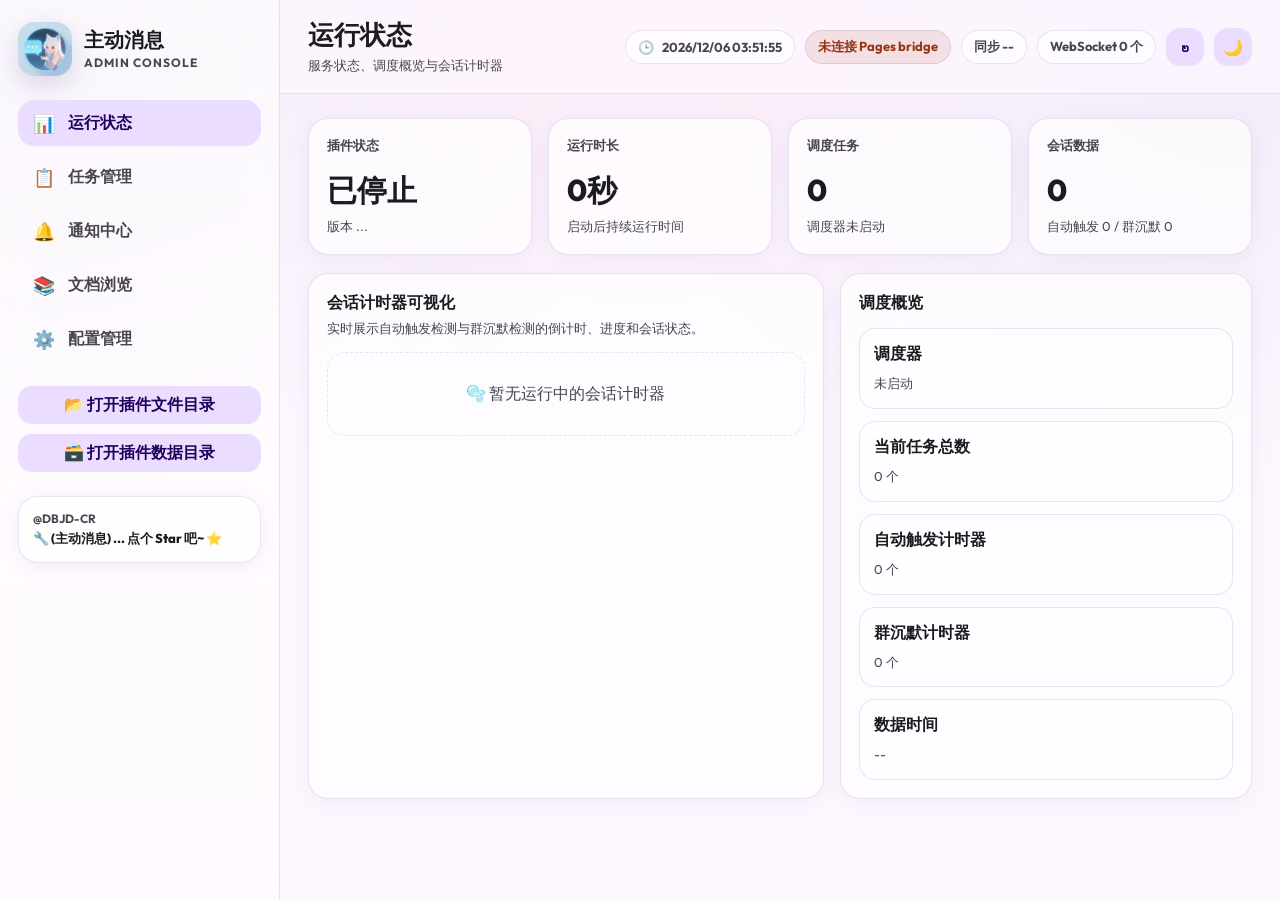
==== commit 846fa2e1: "fix: show pending session timers in pages" ====
--- a/pages/proactive-chat/index.html
+++ b/pages/proactive-chat/index.html
@@ -24,6 +24,6 @@
 
     <div id="root"></div>
 
-    <script src="./page-app.js?v=20260606-realtime-verify-docs"></script>
+    <script src="./page-app.js?v=20260606-timer-placeholders"></script>
 </body>
 </html>
--- a/pages/proactive-chat/page-app.css
+++ b/pages/proactive-chat/page-app.css
@@ -322,6 +322,14 @@
 
 body.dark-theme .pc-timer-card {
     background: rgba(255, 255, 255, 0.05);
+}
+
+.pc-timer-card.is-pending {
+    border-style: dashed;
+}
+
+.pc-timer-card.is-pending .pc-timer-countdown {
+    color: var(--md-sys-color-on-surface-variant);
 }
 
 .pc-timer-top {
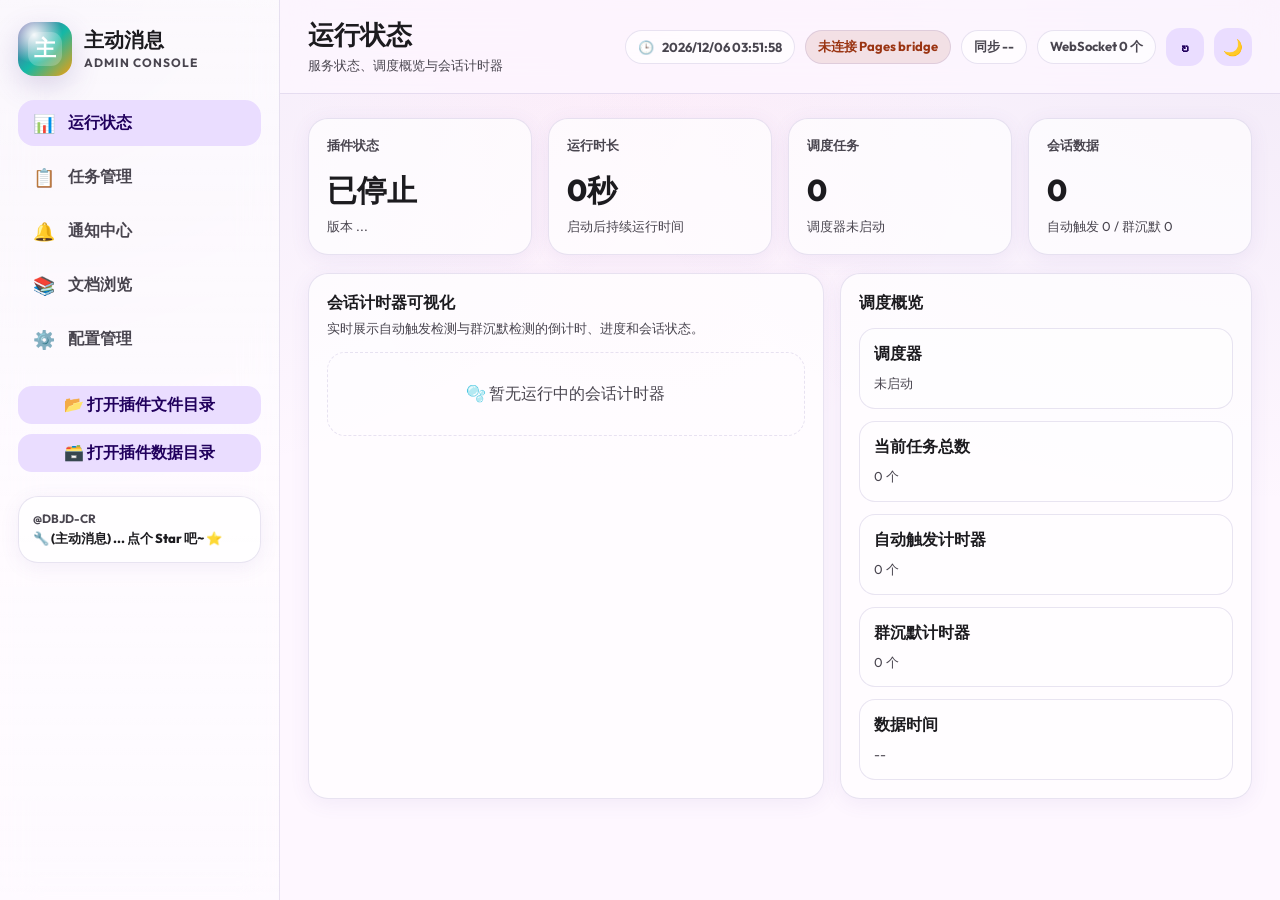
==== commit 305186eb: "fix: show pages logo and pending tasks" ====
--- a/pages/proactive-chat/index.html
+++ b/pages/proactive-chat/index.html
@@ -13,7 +13,7 @@
 <body>
     <div id="loading-skeleton" class="boot-loader">
         <div class="boot-loader__logo">
-            <img src="./logo.png" alt="logo">
+            <div class="pc-logo-mark" aria-label="主动消息"><span>主</span></div>
         </div>
         <div class="boot-loader__title">主动消息管理端</div>
         <div class="boot-loader__subtitle" id="boot-text">正在初始化 Pages 控制台...</div>
@@ -24,6 +24,6 @@
 
     <div id="root"></div>
 
-    <script src="./page-app.js?v=20260606-timer-placeholders"></script>
+    <script src="./page-app.js?v=20260606-logo-tasks"></script>
 </body>
 </html>
--- a/pages/proactive-chat/page-app.css
+++ b/pages/proactive-chat/page-app.css
@@ -35,6 +35,31 @@
     box-shadow: 0 10px 28px rgba(103, 80, 164, 0.22);
 }
 
+.pc-logo-mark {
+    width: 54px;
+    height: 54px;
+    display: grid;
+    place-items: center;
+    flex: 0 0 auto;
+    border-radius: 16px;
+    background:
+        radial-gradient(circle at 30% 24%, rgba(255, 255, 255, 0.94), transparent 28px),
+        linear-gradient(135deg, var(--md-sys-color-primary), #14b8a6 52%, #f59e0b);
+    color: #fff;
+    box-shadow: 0 10px 28px rgba(103, 80, 164, 0.22);
+}
+
+.pc-logo-mark span {
+    width: 34px;
+    height: 34px;
+    display: grid;
+    place-items: center;
+    border-radius: 11px;
+    background: rgba(255, 255, 255, 0.22);
+    font-size: 22px;
+    font-weight: 900;
+}
+
 .pc-brand-title {
     font-size: 20px;
     font-weight: 800;
@@ -304,6 +329,27 @@
     display: flex;
     gap: 8px;
     flex-wrap: wrap;
+}
+
+.pc-inline-chip {
+    display: inline-flex;
+    align-items: center;
+    margin-left: 8px;
+    padding: 2px 8px;
+    border-radius: 999px;
+    font-size: 12px;
+    font-weight: 850;
+    vertical-align: middle;
+}
+
+.pc-inline-chip.is-ok {
+    background: rgba(20, 120, 80, 0.14);
+    color: #147850;
+}
+
+.pc-inline-chip.is-warn {
+    background: rgba(180, 110, 20, 0.14);
+    color: #9a5f00;
 }
 
 .pc-timer-list {
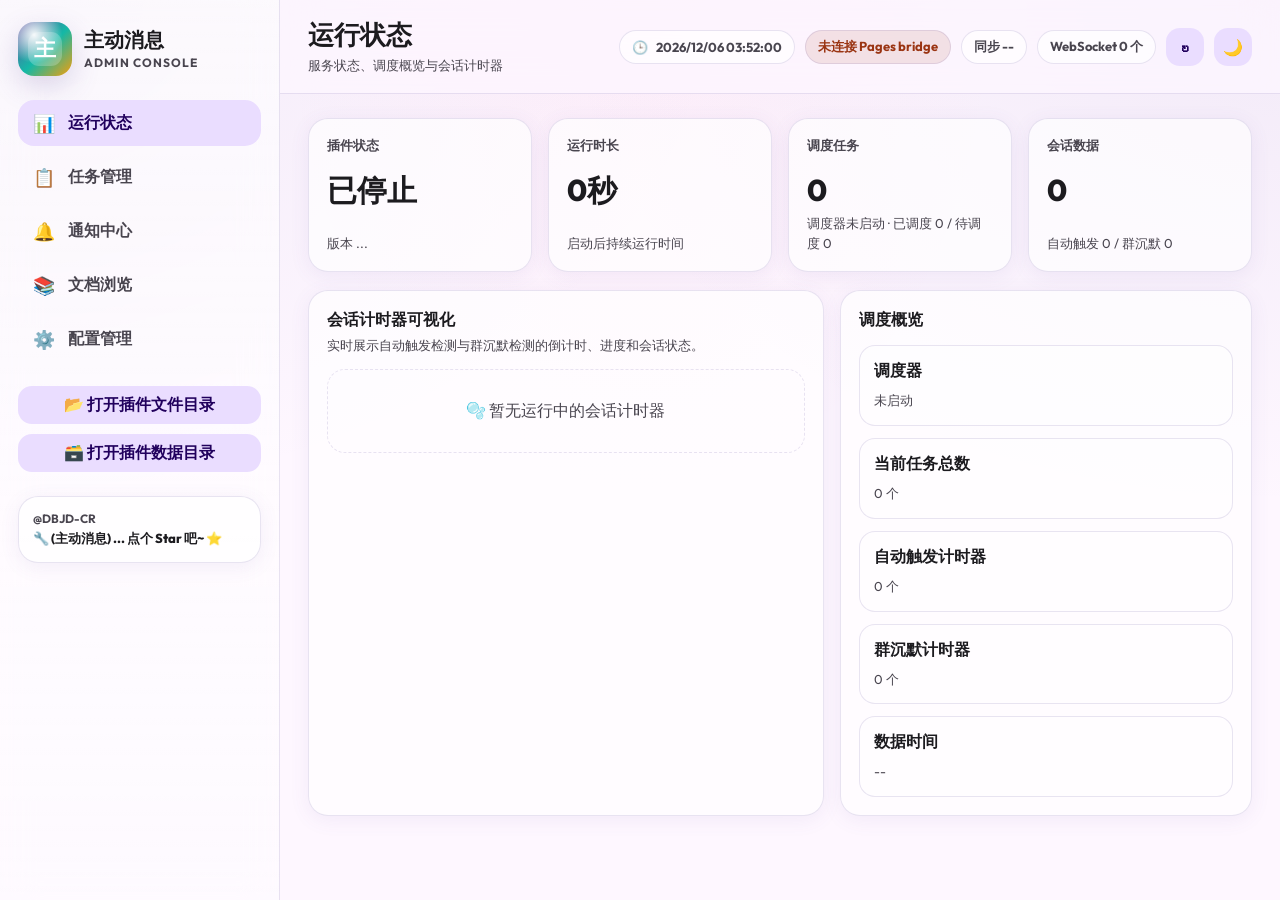
==== commit bd9f23e5: "fix: add contextual proactive scheduling" ====
--- a/pages/proactive-chat/index.html
+++ b/pages/proactive-chat/index.html
@@ -24,6 +24,6 @@
 
     <div id="root"></div>
 
-    <script src="./page-app.js?v=20260606-logo-tasks"></script>
+    <script src="./page-app.js?v=20260606-contextual-timing"></script>
 </body>
 </html>
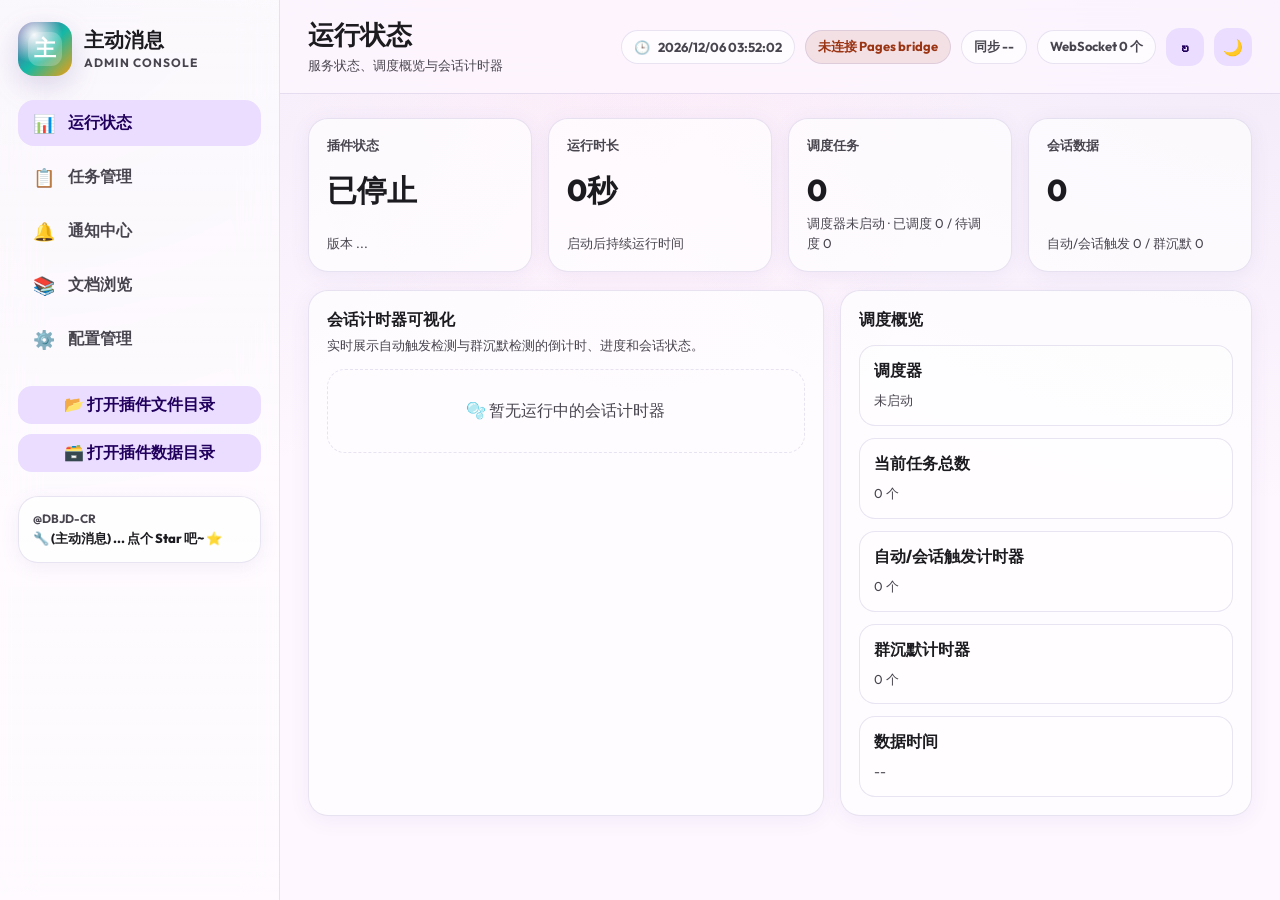
==== commit 1995fe87: "fix: count scheduled page timers" ====
--- a/pages/proactive-chat/index.html
+++ b/pages/proactive-chat/index.html
@@ -24,6 +24,6 @@
 
     <div id="root"></div>
 
-    <script src="./page-app.js?v=20260606-contextual-timing"></script>
+    <script src="./page-app.js?v=20260607-timer-counts"></script>
 </body>
 </html>
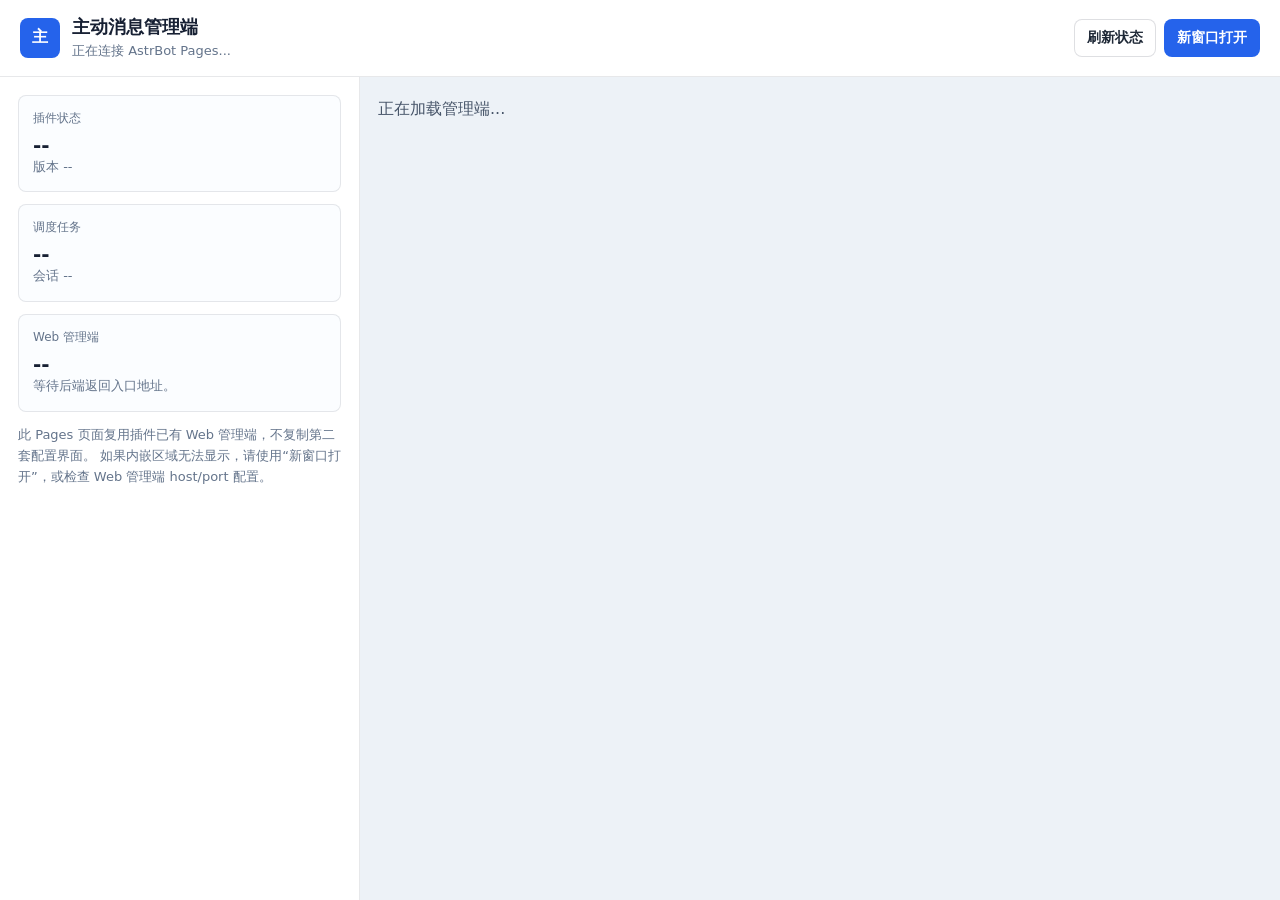
==== commit 51f621b9: "feat: add lightweight astrbot pages entry" ====
--- a/pages/proactive-chat/index.html
+++ b/pages/proactive-chat/index.html
@@ -2,28 +2,219 @@
 <html lang="zh-CN">
 <head>
     <meta charset="UTF-8">
-    <meta name="viewport" content="width=device-width, initial-scale=1.0, maximum-scale=5.0, user-scalable=yes">
+    <meta name="viewport" content="width=device-width, initial-scale=1.0">
     <title>主动消息管理端</title>
-    <link rel="icon" type="image/png" href="./logo.png">
-    <link rel="preload" href="./fonts/outfit.css" as="style">
-    <link href="./fonts/outfit.css" rel="stylesheet">
-    <link rel="stylesheet" href="./css/style.css">
-    <link rel="stylesheet" href="./page-app.css">
+    <style>
+        :root {
+            color-scheme: light dark;
+            font-family: Inter, "Microsoft YaHei", system-ui, sans-serif;
+            background: #f6f8fb;
+            color: #172033;
+        }
+        body {
+            margin: 0;
+            min-height: 100vh;
+        }
+        .page-shell {
+            min-height: 100vh;
+            display: grid;
+            grid-template-rows: auto 1fr;
+        }
+        .topbar {
+            display: flex;
+            align-items: center;
+            justify-content: space-between;
+            gap: 16px;
+            padding: 16px 20px;
+            border-bottom: 1px solid rgba(23, 32, 51, 0.1);
+            background: rgba(255, 255, 255, 0.92);
+            backdrop-filter: blur(12px);
+        }
+        .brand {
+            display: flex;
+            align-items: center;
+            gap: 12px;
+            min-width: 0;
+        }
+        .logo {
+            width: 40px;
+            height: 40px;
+            border-radius: 8px;
+            background: #2563eb;
+            color: white;
+            display: grid;
+            place-items: center;
+            font-weight: 800;
+        }
+        h1 {
+            margin: 0;
+            font-size: 18px;
+            line-height: 1.2;
+        }
+        .subtitle {
+            margin-top: 4px;
+            color: #64748b;
+            font-size: 13px;
+        }
+        .actions {
+            display: flex;
+            align-items: center;
+            gap: 8px;
+            flex-wrap: wrap;
+            justify-content: flex-end;
+        }
+        button,
+        a.button {
+            appearance: none;
+            border: 1px solid rgba(37, 99, 235, 0.18);
+            border-radius: 8px;
+            background: #2563eb;
+            color: #fff;
+            padding: 9px 12px;
+            font-size: 14px;
+            font-weight: 650;
+            text-decoration: none;
+            cursor: pointer;
+        }
+        button.secondary,
+        a.button.secondary {
+            background: #fff;
+            color: #1f2937;
+            border-color: rgba(23, 32, 51, 0.14);
+        }
+        .content {
+            display: grid;
+            grid-template-columns: minmax(280px, 360px) 1fr;
+            min-height: 0;
+        }
+        .panel {
+            border-right: 1px solid rgba(23, 32, 51, 0.1);
+            padding: 18px;
+            background: #fff;
+        }
+        .card {
+            border: 1px solid rgba(23, 32, 51, 0.1);
+            border-radius: 8px;
+            padding: 14px;
+            margin-bottom: 12px;
+            background: #fbfdff;
+        }
+        .label {
+            color: #64748b;
+            font-size: 12px;
+            margin-bottom: 6px;
+        }
+        .value {
+            font-size: 20px;
+            font-weight: 750;
+        }
+        .hint {
+            color: #64748b;
+            font-size: 13px;
+            line-height: 1.6;
+        }
+        .frame-wrap {
+            min-height: 0;
+            background: #edf2f7;
+        }
+        iframe {
+            width: 100%;
+            height: 100%;
+            min-height: calc(100vh - 73px);
+            border: 0;
+            background: #fff;
+        }
+        .notice {
+            padding: 18px;
+            color: #475569;
+            line-height: 1.7;
+        }
+        @media (max-width: 860px) {
+            .topbar {
+                align-items: flex-start;
+                flex-direction: column;
+            }
+            .actions {
+                justify-content: flex-start;
+            }
+            .content {
+                grid-template-columns: 1fr;
+            }
+            .panel {
+                border-right: 0;
+                border-bottom: 1px solid rgba(23, 32, 51, 0.1);
+            }
+            iframe {
+                min-height: 70vh;
+            }
+        }
+        @media (prefers-color-scheme: dark) {
+            :root {
+                background: #0f172a;
+                color: #e5e7eb;
+            }
+            .topbar,
+            .panel,
+            .card,
+            button.secondary,
+            a.button.secondary {
+                background: #111827;
+                color: #e5e7eb;
+            }
+            .frame-wrap {
+                background: #020617;
+            }
+            .subtitle,
+            .hint,
+            .label,
+            .notice {
+                color: #94a3b8;
+            }
+        }
+    </style>
 </head>
 <body>
-    <div id="loading-skeleton" class="boot-loader">
-        <div class="boot-loader__logo">
-            <div class="pc-logo-mark" aria-label="主动消息"><span>主</span></div>
-        </div>
-        <div class="boot-loader__title">主动消息管理端</div>
-        <div class="boot-loader__subtitle" id="boot-text">正在初始化 Pages 控制台...</div>
-        <div class="boot-loader__progress">
-            <div class="boot-loader__progress-bar"></div>
-        </div>
+    <div class="page-shell">
+        <header class="topbar">
+            <div class="brand">
+                <div class="logo">主</div>
+                <div>
+                    <h1>主动消息管理端</h1>
+                    <div class="subtitle" id="page-subtitle">正在连接 AstrBot Pages...</div>
+                </div>
+            </div>
+            <div class="actions">
+                <button class="secondary" id="refresh-button" type="button">刷新状态</button>
+                <a class="button" id="open-button" target="_blank" rel="noreferrer">新窗口打开</a>
+            </div>
+        </header>
+        <main class="content">
+            <aside class="panel">
+                <section class="card">
+                    <div class="label">插件状态</div>
+                    <div class="value" id="running-value">--</div>
+                    <div class="hint" id="version-value">版本 --</div>
+                </section>
+                <section class="card">
+                    <div class="label">调度任务</div>
+                    <div class="value" id="jobs-value">--</div>
+                    <div class="hint" id="sessions-value">会话 --</div>
+                </section>
+                <section class="card">
+                    <div class="label">Web 管理端</div>
+                    <div class="value" id="web-value">--</div>
+                    <div class="hint" id="web-hint">等待后端返回入口地址。</div>
+                </section>
+                <p class="hint">
+                    此 Pages 页面复用插件已有 Web 管理端，不复制第二套配置界面。
+                    如果内嵌区域无法显示，请使用“新窗口打开”，或检查 Web 管理端 host/port 配置。
+                </p>
+            </aside>
+            <section class="frame-wrap" id="frame-wrap">
+                <div class="notice">正在加载管理端...</div>
+            </section>
+        </main>
     </div>
-
-    <div id="root"></div>
-
-    <script src="./page-app.js?v=20260607-timer-counts"></script>
+    <script src="./page-app.js"></script>
 </body>
 </html>
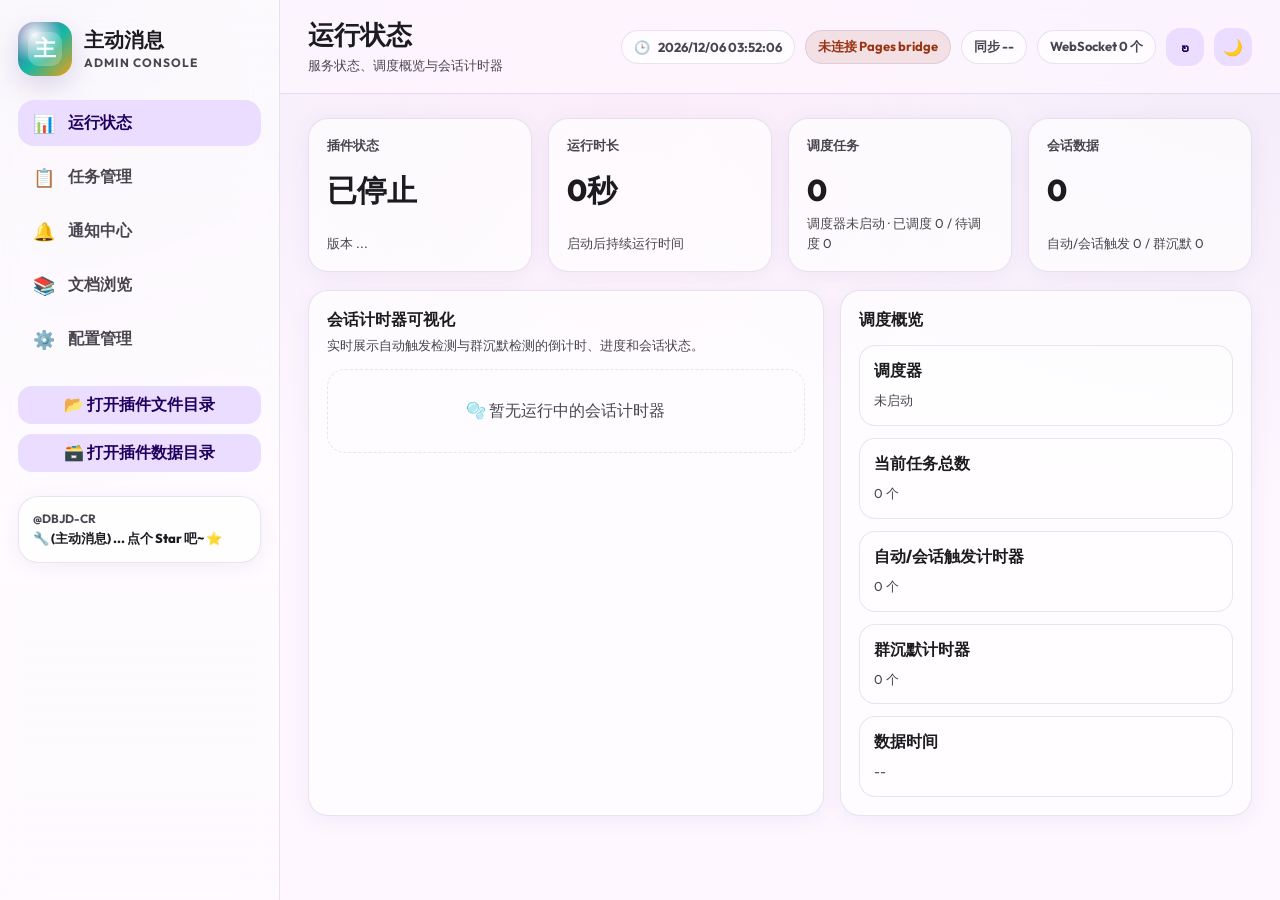
==== commit 5d447b0c: "feat: replace pages bridge with native console" ====
--- a/pages/proactive-chat/index.html
+++ b/pages/proactive-chat/index.html
@@ -2,219 +2,28 @@
 <html lang="zh-CN">
 <head>
     <meta charset="UTF-8">
-    <meta name="viewport" content="width=device-width, initial-scale=1.0">
+    <meta name="viewport" content="width=device-width, initial-scale=1.0, maximum-scale=5.0, user-scalable=yes">
     <title>主动消息管理端</title>
-    <style>
-        :root {
-            color-scheme: light dark;
-            font-family: Inter, "Microsoft YaHei", system-ui, sans-serif;
-            background: #f6f8fb;
-            color: #172033;
-        }
-        body {
-            margin: 0;
-            min-height: 100vh;
-        }
-        .page-shell {
-            min-height: 100vh;
-            display: grid;
-            grid-template-rows: auto 1fr;
-        }
-        .topbar {
-            display: flex;
-            align-items: center;
-            justify-content: space-between;
-            gap: 16px;
-            padding: 16px 20px;
-            border-bottom: 1px solid rgba(23, 32, 51, 0.1);
-            background: rgba(255, 255, 255, 0.92);
-            backdrop-filter: blur(12px);
-        }
-        .brand {
-            display: flex;
-            align-items: center;
-            gap: 12px;
-            min-width: 0;
-        }
-        .logo {
-            width: 40px;
-            height: 40px;
-            border-radius: 8px;
-            background: #2563eb;
-            color: white;
-            display: grid;
-            place-items: center;
-            font-weight: 800;
-        }
-        h1 {
-            margin: 0;
-            font-size: 18px;
-            line-height: 1.2;
-        }
-        .subtitle {
-            margin-top: 4px;
-            color: #64748b;
-            font-size: 13px;
-        }
-        .actions {
-            display: flex;
-            align-items: center;
-            gap: 8px;
-            flex-wrap: wrap;
-            justify-content: flex-end;
-        }
-        button,
-        a.button {
-            appearance: none;
-            border: 1px solid rgba(37, 99, 235, 0.18);
-            border-radius: 8px;
-            background: #2563eb;
-            color: #fff;
-            padding: 9px 12px;
-            font-size: 14px;
-            font-weight: 650;
-            text-decoration: none;
-            cursor: pointer;
-        }
-        button.secondary,
-        a.button.secondary {
-            background: #fff;
-            color: #1f2937;
-            border-color: rgba(23, 32, 51, 0.14);
-        }
-        .content {
-            display: grid;
-            grid-template-columns: minmax(280px, 360px) 1fr;
-            min-height: 0;
-        }
-        .panel {
-            border-right: 1px solid rgba(23, 32, 51, 0.1);
-            padding: 18px;
-            background: #fff;
-        }
-        .card {
-            border: 1px solid rgba(23, 32, 51, 0.1);
-            border-radius: 8px;
-            padding: 14px;
-            margin-bottom: 12px;
-            background: #fbfdff;
-        }
-        .label {
-            color: #64748b;
-            font-size: 12px;
-            margin-bottom: 6px;
-        }
-        .value {
-            font-size: 20px;
-            font-weight: 750;
-        }
-        .hint {
-            color: #64748b;
-            font-size: 13px;
-            line-height: 1.6;
-        }
-        .frame-wrap {
-            min-height: 0;
-            background: #edf2f7;
-        }
-        iframe {
-            width: 100%;
-            height: 100%;
-            min-height: calc(100vh - 73px);
-            border: 0;
-            background: #fff;
-        }
-        .notice {
-            padding: 18px;
-            color: #475569;
-            line-height: 1.7;
-        }
-        @media (max-width: 860px) {
-            .topbar {
-                align-items: flex-start;
-                flex-direction: column;
-            }
-            .actions {
-                justify-content: flex-start;
-            }
-            .content {
-                grid-template-columns: 1fr;
-            }
-            .panel {
-                border-right: 0;
-                border-bottom: 1px solid rgba(23, 32, 51, 0.1);
-            }
-            iframe {
-                min-height: 70vh;
-            }
-        }
-        @media (prefers-color-scheme: dark) {
-            :root {
-                background: #0f172a;
-                color: #e5e7eb;
-            }
-            .topbar,
-            .panel,
-            .card,
-            button.secondary,
-            a.button.secondary {
-                background: #111827;
-                color: #e5e7eb;
-            }
-            .frame-wrap {
-                background: #020617;
-            }
-            .subtitle,
-            .hint,
-            .label,
-            .notice {
-                color: #94a3b8;
-            }
-        }
-    </style>
+    <link rel="icon" type="image/png" href="./logo.png">
+    <link rel="preload" href="./fonts/outfit.css" as="style">
+    <link href="./fonts/outfit.css" rel="stylesheet">
+    <link rel="stylesheet" href="./css/style.css">
+    <link rel="stylesheet" href="./page-app.css">
 </head>
 <body>
-    <div class="page-shell">
-        <header class="topbar">
-            <div class="brand">
-                <div class="logo">主</div>
-                <div>
-                    <h1>主动消息管理端</h1>
-                    <div class="subtitle" id="page-subtitle">正在连接 AstrBot Pages...</div>
-                </div>
-            </div>
-            <div class="actions">
-                <button class="secondary" id="refresh-button" type="button">刷新状态</button>
-                <a class="button" id="open-button" target="_blank" rel="noreferrer">新窗口打开</a>
-            </div>
-        </header>
-        <main class="content">
-            <aside class="panel">
-                <section class="card">
-                    <div class="label">插件状态</div>
-                    <div class="value" id="running-value">--</div>
-                    <div class="hint" id="version-value">版本 --</div>
-                </section>
-                <section class="card">
-                    <div class="label">调度任务</div>
-                    <div class="value" id="jobs-value">--</div>
-                    <div class="hint" id="sessions-value">会话 --</div>
-                </section>
-                <section class="card">
-                    <div class="label">Web 管理端</div>
-                    <div class="value" id="web-value">--</div>
-                    <div class="hint" id="web-hint">等待后端返回入口地址。</div>
-                </section>
-                <p class="hint">
-                    此 Pages 页面复用插件已有 Web 管理端，不复制第二套配置界面。
-                    如果内嵌区域无法显示，请使用“新窗口打开”，或检查 Web 管理端 host/port 配置。
-                </p>
-            </aside>
-            <section class="frame-wrap" id="frame-wrap">
-                <div class="notice">正在加载管理端...</div>
-            </section>
-        </main>
+    <div id="loading-skeleton" class="boot-loader">
+        <div class="boot-loader__logo">
+            <div class="pc-logo-mark" aria-label="主动消息"><span>主</span></div>
+        </div>
+        <div class="boot-loader__title">主动消息管理端</div>
+        <div class="boot-loader__subtitle" id="boot-text">正在初始化 Pages 控制台...</div>
+        <div class="boot-loader__progress">
+            <div class="boot-loader__progress-bar"></div>
+        </div>
     </div>
-    <script src="./page-app.js"></script>
+
+    <div id="root"></div>
+
+    <script src="./page-app.js?v=20260607-timer-counts"></script>
 </body>
 </html>
--- a/pages/proactive-chat/fonts/outfit.css
+++ b/pages/proactive-chat/fonts/outfit.css
@@ -0,0 +1,45 @@
+/*
+ * Outfit 字体族定义。
+ * 采用本地静态字体文件而非远程 CDN，确保插件离线可用且首屏加载更稳定。
+ * 各个字重拆分声明，浏览器可根据 font-weight 自动匹配最接近的字体文件。
+ */
+@font-face {
+  font-family: 'Outfit';
+  font-style: normal;
+  font-weight: 400;
+  /* swap 可避免字体尚未加载时页面长时间不可见。 */
+  font-display: swap;
+  src: url(outfit-400.ttf) format('truetype');
+}
+
+@font-face {
+  font-family: 'Outfit';
+  font-style: normal;
+  font-weight: 500;
+  font-display: swap;
+  src: url(outfit-500.ttf) format('truetype');
+}
+
+@font-face {
+  font-family: 'Outfit';
+  font-style: normal;
+  font-weight: 600;
+  font-display: swap;
+  src: url(outfit-600.ttf) format('truetype');
+}
+
+@font-face {
+  font-family: 'Outfit';
+  font-style: normal;
+  font-weight: 700;
+  font-display: swap;
+  src: url(outfit-700.ttf) format('truetype');
+}
+
+@font-face {
+  font-family: 'Outfit';
+  font-style: normal;
+  font-weight: 800;
+  font-display: swap;
+  src: url(outfit-800.ttf) format('truetype');
+}
--- a/pages/proactive-chat/fonts/outfit.css
+++ b/pages/proactive-chat/fonts/outfit.css
@@ -0,0 +1,45 @@
+/*
+ * Outfit 字体族定义。
+ * 采用本地静态字体文件而非远程 CDN，确保插件离线可用且首屏加载更稳定。
+ * 各个字重拆分声明，浏览器可根据 font-weight 自动匹配最接近的字体文件。
+ */
+@font-face {
+  font-family: 'Outfit';
+  font-style: normal;
+  font-weight: 400;
+  /* swap 可避免字体尚未加载时页面长时间不可见。 */
+  font-display: swap;
+  src: url(outfit-400.ttf) format('truetype');
+}
+
+@font-face {
+  font-family: 'Outfit';
+  font-style: normal;
+  font-weight: 500;
+  font-display: swap;
+  src: url(outfit-500.ttf) format('truetype');
+}
+
+@font-face {
+  font-family: 'Outfit';
+  font-style: normal;
+  font-weight: 600;
+  font-display: swap;
+  src: url(outfit-600.ttf) format('truetype');
+}
+
+@font-face {
+  font-family: 'Outfit';
+  font-style: normal;
+  font-weight: 700;
+  font-display: swap;
+  src: url(outfit-700.ttf) format('truetype');
+}
+
+@font-face {
+  font-family: 'Outfit';
+  font-style: normal;
+  font-weight: 800;
+  font-display: swap;
+  src: url(outfit-800.ttf) format('truetype');
+}
--- a/pages/proactive-chat/css/style.css
+++ b/pages/proactive-chat/css/style.css
@@ -0,0 +1,3540 @@
+/* Material Design 3 - 主动消息主题 */
+:root {
+    /* 整个管理端的设计令牌入口：亮色模式下所有组件都从这里读取颜色变量。 */
+    /* --- MD3 颜色令牌 (紫色种子) --- */
+    --md-sys-color-primary: #6750A4;
+    --md-sys-color-on-primary: #FFFFFF;
+    --md-sys-color-primary-container: #EADDFF;
+    --md-sys-color-on-primary-container: #21005D;
+
+    --md-sys-color-secondary: #625B71;
+    --md-sys-color-on-secondary: #FFFFFF;
+    --md-sys-color-secondary-container: #E8DEF8;
+    --md-sys-color-on-secondary-container: #1D192B;
+
+    --md-sys-color-surface: rgba(255, 255, 255, 0.8);
+    --md-sys-color-on-surface: #1C1B1F;
+    --md-sys-color-on-surface-variant: #49454F;
+    --md-sys-color-surface-variant: #E7E0EC;
+
+    --md-sys-color-background: #FEF7FF;
+    --md-sys-color-outline-variant: rgba(103, 80, 164, 0.1);
+
+    --glass-bg: rgba(255, 255, 255, 0.65);
+    --glass-border: rgba(103, 80, 164, 0.15);
+    --glass-shadow: 0 4px 20px 0 rgba(103, 80, 164, 0.08);
+
+    /* Markdown 代码高亮颜色令牌，供亮暗主题统一覆写。 */
+    --md-code-token-key: #7C3AED;
+    --md-code-token-string: #047857;
+    --md-code-token-number: #B45309;
+    --md-code-token-boolean: #C026D3;
+    --md-code-token-keyword: #2563EB;
+    --md-code-token-function: #7C2D12;
+    --md-code-token-command: #4338CA;
+    --md-code-token-flag: #0F766E;
+    --md-code-token-punctuation: rgba(28, 27, 31, 0.52);
+
+    --theme-transition-duration: 220ms;
+    --interactive-transition-duration: 180ms;
+    --theme-transition-easing: cubic-bezier(0.4, 0, 0.2, 1);
+
+    /* --- 形状 --- */
+    --radius-sm: 8px;
+    --radius-md: 12px;
+    --radius-lg: 20px;
+    --radius-xl: 28px;
+
+    /* --- 顶栏 --- */
+    --top-bar-height: 80px;
+}
+
+/* 暗色主题通过覆盖 CSS 变量切换外观，尽量避免为每个组件单独写一套颜色。 */
+body.dark-theme {
+    --md-sys-color-primary: #D0BCFF;
+    --md-sys-color-on-primary: #381E72;
+    --md-sys-color-primary-container: #4F378B;
+    --md-sys-color-on-primary-container: #EADDFF;
+
+    --md-sys-color-surface: rgba(28, 27, 31, 0.8);
+    --md-sys-color-on-surface: #E6E1E5;
+    --md-sys-color-on-surface-variant: #CAC4D0;
+    --md-sys-color-surface-variant: #49454F;
+
+    --md-sys-color-background: #141218;
+    --md-sys-color-outline-variant: rgba(208, 188, 255, 0.1);
+
+    --glass-bg: rgba(28, 27, 31, 0.7);
+    --glass-border: rgba(208, 188, 255, 0.1);
+    --glass-shadow: 0 8px 32px 0 rgba(0, 0, 0, 0.4);
+
+    --md-code-token-key: #C4B5FD;
+    --md-code-token-string: #6EE7B7;
+    --md-code-token-number: #FBBF24;
+    --md-code-token-boolean: #F0ABFC;
+    --md-code-token-keyword: #93C5FD;
+    --md-code-token-function: #FDBA74;
+    --md-code-token-command: #A5B4FC;
+    --md-code-token-flag: #5EEAD4;
+    --md-code-token-punctuation: rgba(236, 231, 246, 0.56);
+}
+
+/* 首屏主题预初始化（在 React 挂载前生效，减少 FOUC） */
+html.theme-dark body {
+    --md-sys-color-primary: #D0BCFF;
+    --md-sys-color-on-primary: #381E72;
+    --md-sys-color-primary-container: #4F378B;
+    --md-sys-color-on-primary-container: #EADDFF;
+
+    --md-sys-color-surface: rgba(28, 27, 31, 0.8);
+    --md-sys-color-on-surface: #E6E1E5;
+    --md-sys-color-on-surface-variant: #CAC4D0;
+    --md-sys-color-surface-variant: #49454F;
+
+    --md-sys-color-background: #141218;
+    --md-sys-color-outline-variant: rgba(208, 188, 255, 0.1);
+
+    --glass-bg: rgba(28, 27, 31, 0.7);
+    --glass-border: rgba(208, 188, 255, 0.1);
+    --glass-shadow: 0 8px 32px 0 rgba(0, 0, 0, 0.4);
+
+    --md-code-token-key: #C4B5FD;
+    --md-code-token-string: #6EE7B7;
+    --md-code-token-number: #FBBF24;
+    --md-code-token-boolean: #F0ABFC;
+    --md-code-token-keyword: #93C5FD;
+    --md-code-token-function: #FDBA74;
+    --md-code-token-command: #A5B4FC;
+    --md-code-token-flag: #5EEAD4;
+    --md-code-token-punctuation: rgba(236, 231, 246, 0.56);
+}
+
+/* ===== 基础重置与全局交互层 ===== */
+/* 基础样式 */
+* {
+    box-sizing: border-box;
+    margin: 0;
+    padding: 0;
+}
+
+/* 仅在主题切换瞬间开启统一过渡，避免常驻 transition 拖慢滚动与重绘 */
+html.theme-transitioning body,
+html.theme-transitioning .app,
+html.theme-transitioning .sidebar,
+html.theme-transitioning .main-content,
+html.theme-transitioning .card,
+html.theme-transitioning .config-card,
+html.theme-transitioning .config-header,
+html.theme-transitioning .top-bar::before,
+html.theme-transitioning .nav-item,
+html.theme-transitioning .btn,
+html.theme-transitioning .btn-action,
+html.theme-transitioning .sidebar-action-btn,
+html.theme-transitioning .sidebar-github-inner,
+html.theme-transitioning .header-clock-chip,
+html.theme-transitioning .connection-chip,
+html.theme-transitioning .status-timers-summary-pill,
+html.theme-transitioning .status-timer-section-block,
+html.theme-transitioning .status-timer-panel,
+html.theme-transitioning .status-timer-info-item,
+html.theme-transitioning .task-next-run-panel,
+html.theme-transitioning input,
+html.theme-transitioning select,
+html.theme-transitioning textarea,
+html.theme-transitioning button,
+html.theme-transitioning .MuiPaper-root,
+html.theme-transitioning .MuiAccordion-root,
+html.theme-transitioning .MuiAccordionSummary-root,
+html.theme-transitioning .MuiAccordionDetails-root,
+html.theme-transitioning .MuiTypography-root,
+html.theme-transitioning .MuiChip-root,
+html.theme-transitioning .MuiButton-root,
+html.theme-transitioning .MuiOutlinedInput-root,
+html.theme-transitioning .MuiInputBase-input,
+html.theme-transitioning .MuiSvgIcon-root {
+    transition:
+        background-color var(--theme-transition-duration) var(--theme-transition-easing),
+        color var(--theme-transition-duration) var(--theme-transition-easing),
+        border-color var(--theme-transition-duration) var(--theme-transition-easing),
+        fill var(--theme-transition-duration) var(--theme-transition-easing),
+        stroke var(--theme-transition-duration) var(--theme-transition-easing);
+}
+
+
+/* 移动端触摸优化 */
+html {
+    -webkit-tap-highlight-color: transparent;
+    -webkit-touch-callout: none;
+    touch-action: manipulation;
+}
+
+body {
+    /* 背景使用多层径向渐变，营造轻量的 MD3 柔和氛围，而不是纯色平铺。 */
+    background-color: var(--md-sys-color-background);
+    background-image:
+        radial-gradient(at 0% 0%, rgba(103, 80, 164, 0.08) 0, transparent 40%),
+        radial-gradient(at 50% 0%, rgba(236, 72, 153, 0.05) 0, transparent 40%),
+        radial-gradient(at 100% 0%, rgba(103, 80, 164, 0.08) 0, transparent 40%);
+    background-attachment: fixed;
+    color: var(--md-sys-color-on-surface);
+    font-family: 'Outfit', "Microsoft YaHei", "PingFang SC", "Hiragino Sans GB", "Heiti SC", "WenQuanYi Micro Hei", -apple-system, BlinkMacSystemFont, "Segoe UI", Roboto, sans-serif;
+    min-height: 100vh;
+    overflow-x: hidden;
+}
+
+/* 无障碍：仅供读屏器读取 */
+.visually-hidden {
+    position: absolute;
+    width: 1px;
+    height: 1px;
+    padding: 0;
+    margin: -1px;
+    overflow: hidden;
+    clip: rect(0, 0, 0, 0);
+    white-space: nowrap;
+    border: 0;
+}
+
+/* ===== 首屏启动层 ===== */
+/* 首屏加载页 */
+.boot-loader {
+    /* 启动层覆盖整个视口，在 React 尚未挂载时承担品牌露出与状态提示职责。 */
+    position: fixed;
+    inset: 0;
+    z-index: 9999;
+    display: flex;
+    flex-direction: column;
+    align-items: center;
+    justify-content: center;
+    color: #1C1B1F;
+    font-family: 'Outfit', -apple-system, BlinkMacSystemFont, "Segoe UI", Roboto, sans-serif;
+    background:
+        radial-gradient(ellipse at 20% 15%, rgba(103, 80, 164, 0.14), transparent 52%),
+        radial-gradient(ellipse at 80% 85%, rgba(103, 80, 164, 0.09), transparent 52%),
+        #FEF7FF;
+    opacity: 1;
+    transform: translateZ(0);
+    will-change: opacity, transform;
+}
+
+html.theme-dark .boot-loader,
+body.dark-theme .boot-loader {
+    color: #E6E1E5;
+    background:
+        radial-gradient(ellipse at 20% 15%, rgba(208, 188, 255, 0.13), transparent 52%),
+        radial-gradient(ellipse at 80% 85%, rgba(103, 80, 164, 0.18), transparent 52%),
+        #141218;
+}
+
+#loading-skeleton.is-exiting {
+    opacity: 0;
+    transform: scale(0.985);
+    transition: opacity 0.3s ease-out, transform 0.3s ease-out;
+}
+
+.boot-loader__logo {
+    /* Logo 外壳带轻微浮动动画，用于缓解静态等待时的“卡住感”。 */
+    width: 80px;
+    height: 80px;
+    border-radius: 20px;
+    margin-bottom: 24px;
+    display: flex;
+    align-items: center;
+    justify-content: center;
+    background: rgba(103, 80, 164, 0.08);
+    border: 1px solid rgba(103, 80, 164, 0.18);
+    box-shadow: 0 4px 24px rgba(103, 80, 164, 0.12);
+    overflow: hidden;
+    animation: boot-loader-float 2.4s ease-in-out infinite;
+    will-change: transform;
+}
+
+.boot-loader__logo img {
+    width: 56px;
+    height: 56px;
+    object-fit: contain;
+    border-radius: 8px;
+}
+
+html.theme-dark .boot-loader__logo,
+body.dark-theme .boot-loader__logo {
+    background: rgba(208, 188, 255, 0.08);
+    border-color: rgba(208, 188, 255, 0.15);
+    box-shadow: 0 4px 24px rgba(0, 0, 0, 0.35);
+}
+
+.boot-loader__title {
+    font-size: 22px;
+    font-weight: 700;
+    margin-bottom: 8px;
+    letter-spacing: 0.01em;
+    color: #1C1B1F;
+}
+
+html.theme-dark .boot-loader__title,
+body.dark-theme .boot-loader__title {
+    color: #E6E1E5;
+}
+
+.boot-loader__subtitle {
+    font-size: 13px;
+    color: #49454F;
+    margin-bottom: 28px;
+}
+
+html.theme-dark .boot-loader__subtitle,
+body.dark-theme .boot-loader__subtitle {
+    color: #CAC4D0;
+}
+
+.boot-loader__progress {
+    /* 进度条不反映真实百分比，只承担“系统仍在工作”的感知反馈。 */
+    width: min(260px, 68vw);
+    height: 3px;
+    border-radius: 999px;
+    overflow: hidden;
+    background: rgba(103, 80, 164, 0.12);
+    contain: paint;
+}
+
+html.theme-dark .boot-loader__progress,
+body.dark-theme .boot-loader__progress {
+    background: rgba(208, 188, 255, 0.12);
+}
+
+.boot-loader__progress-bar {
+    height: 100%;
+    width: 42%;
+    border-radius: 999px;
+    background: linear-gradient(90deg,
+        rgba(103, 80, 164, 0.25) 0%,
+        rgba(103, 80, 164, 0.85) 50%,
+        rgba(103, 80, 164, 0.25) 100%);
+    animation: boot-loader-progress 1.45s ease-in-out infinite;
+    will-change: transform;
+    transform: translate3d(-110%, 0, 0) scaleX(0.35);
+}
+
+html.theme-dark .boot-loader__progress-bar,
+body.dark-theme .boot-loader__progress-bar {
+    background: linear-gradient(90deg,
+        rgba(208, 188, 255, 0.2) 0%,
+        rgba(208, 188, 255, 0.9) 50%,
+        rgba(208, 188, 255, 0.2) 100%);
+}
+
+/* 首屏 logo 呼吸浮动动画。 */
+@keyframes boot-loader-float {
+    0%, 100% { transform: translateY(0); }
+    50% { transform: translateY(-7px); }
+}
+
+/* 首屏进度条往返扫光动画。 */
+@keyframes boot-loader-progress {
+    0% { transform: translate3d(-110%, 0, 0) scaleX(0.35); }
+    50% { transform: translate3d(40%, 0, 0) scaleX(0.85); }
+    100% { transform: translate3d(220%, 0, 0) scaleX(0.35); }
+}
+
+.boot-login {
+    display: none;
+    width: min(360px, calc(100vw - 48px));
+    margin: 16px auto 0;
+    text-align: left;
+}
+
+.boot-login__label {
+    display: block;
+    margin-bottom: 8px;
+    font-size: 13px;
+    color: #625B71;
+}
+
+.boot-login__input {
+    width: 100%;
+    box-sizing: border-box;
+    height: 44px;
+    padding: 0 14px;
+    border: 1px solid rgba(103, 80, 164, 0.22);
+    border-radius: 14px;
+    background: rgba(255, 255, 255, 0.88);
+    color: #1C1B1F;
+    outline: none;
+    font-size: 14px;
+    box-shadow: 0 8px 24px rgba(103, 80, 164, 0.08);
+}
+
+.boot-login__input:focus {
+    border-color: rgba(103, 80, 164, 0.5);
+    box-shadow: 0 0 0 3px rgba(103, 80, 164, 0.12), 0 8px 24px rgba(103, 80, 164, 0.08);
+}
+
+.boot-login__button {
+    width: 100%;
+    margin-top: 12px;
+    height: 44px;
+    border: none;
+    border-radius: 14px;
+    background: linear-gradient(135deg, #7F67BE 0%, #6750A4 100%);
+    color: #fff;
+    font-size: 14px;
+    font-weight: 600;
+    cursor: pointer;
+    box-shadow: 0 10px 24px rgba(103, 80, 164, 0.22);
+}
+
+.boot-login__button:disabled {
+    cursor: not-allowed;
+}
+
+html.theme-dark .boot-login__label,
+body.dark-theme .boot-login__label {
+    color: #CAC4D0;
+}
+
+html.theme-dark .boot-login__input,
+body.dark-theme .boot-login__input {
+    background: rgba(28, 27, 31, 0.88);
+    color: #E6E1E5;
+    border-color: rgba(208, 188, 255, 0.22);
+    box-shadow: 0 8px 24px rgba(0, 0, 0, 0.24);
+}
+
+html.theme-dark .boot-login__input:focus,
+body.dark-theme .boot-login__input:focus {
+    border-color: rgba(208, 188, 255, 0.48);
+    box-shadow: 0 0 0 3px rgba(208, 188, 255, 0.16), 0 8px 24px rgba(0, 0, 0, 0.24);
+}
+
+html.theme-dark .boot-login__button,
+body.dark-theme .boot-login__button {
+    background: linear-gradient(135deg, #A58CFF 0%, #7F67BE 100%);
+    box-shadow: 0 10px 24px rgba(0, 0, 0, 0.28);
+}
+
+/* ===== 通用材质与布局骨架 ===== */
+/* 磨砂玻璃效果 */
+.glass {
+    /* 该类可供需要独立套用玻璃材质的区域复用。 */
+    background: var(--glass-bg);
+    backdrop-filter: blur(16px);
+    -webkit-backdrop-filter: blur(16px);
+    border: 1px solid var(--glass-border);
+    box-shadow: var(--glass-shadow);
+}
+
+/* 布局 */
+.app {
+    /* 整体采用“左侧导航 + 右侧主工作区”的桌面管理台结构。 */
+    display: flex;
+    height: 100vh;
+    overflow: hidden;
+}
+
+/* ===== 侧边栏导航区 ===== */
+/* 侧边栏 (左侧导航) */
+.sidebar {
+    /* 侧边栏固定宽度，使用玻璃材质与主内容区形成层次区隔。 */
+    width: 280px;
+    height: 100%;
+    background: var(--glass-bg);
+    backdrop-filter: blur(24px);
+    border-right: 1px solid var(--glass-border);
+    display: flex;
+    flex-direction: column;
+    padding: 32px 16px;
+    z-index: 50;
+}
+
+.sidebar-header {
+    padding: 0 16px 32px;
+    display: flex;
+    align-items: center;
+    gap: 12px;
+}
+
+.sidebar-logo-img {
+    width: 48px;
+    height: 48px;
+    border-radius: 12px;
+    box-shadow: 0 4px 12px rgba(103, 80, 164, 0.2);
+    object-fit: contain;
+}
+
+.nav-item {
+    /* 单个导航项在 hover / active 状态下通过背景与透明度强化当前定位。 */
+    padding: 14px 20px;
+    border-radius: 16px;
+    display: flex;
+    align-items: center;
+    gap: 16px;
+    cursor: pointer;
+    transition:
+        background-color var(--interactive-transition-duration) var(--theme-transition-easing),
+        color var(--interactive-transition-duration) var(--theme-transition-easing),
+        opacity var(--interactive-transition-duration) var(--theme-transition-easing),
+        transform var(--interactive-transition-duration) var(--theme-transition-easing);
+    color: var(--md-sys-color-on-surface);
+    opacity: 0.8;
+    margin-bottom: 4px;
+}
+
+.sidebar-notification-badge {
+    margin-left: auto;
+    min-width: 22px;
+    height: 22px;
+    padding: 0 7px;
+    border-radius: 999px;
+    display: inline-flex;
+    align-items: center;
+    justify-content: center;
+    background: linear-gradient(135deg, #FF6B6B, #E53935);
+    color: #FFFFFF;
+    font-size: 11px;
+    font-weight: 800;
+    line-height: 1;
+    letter-spacing: 0.01em;
+    box-shadow: 0 8px 18px rgba(229, 57, 53, 0.22);
+    border: 1px solid rgba(255, 255, 255, 0.42);
+    flex-shrink: 0;
+}
+
+.nav-item.active .sidebar-notification-badge {
+    background: linear-gradient(135deg, #FF5A5F, #D32F2F);
+    box-shadow: 0 8px 18px rgba(211, 47, 47, 0.24);
+}
+
+.nav-item:hover {
+    background: rgba(103, 80, 164, 0.08);
+    opacity: 1;
+}
+
+.nav-item.active {
+    background: var(--md-sys-color-primary-container);
+    color: var(--md-sys-color-on-primary-container);
+    opacity: 1;
+    font-weight: 600;
+}
+
+/* ===== 顶栏与主内容区 ===== */
+/* 主内容区域 */
+.main-wrapper {
+    flex: 1;
+    display: flex;
+    flex-direction: column;
+    overflow: hidden;
+    position: relative;
+}
+
+.top-bar {
+    /* 顶栏悬浮于内容区上方，使用伪元素实现半透明模糊遮罩。 */
+    height: var(--top-bar-height);
+    padding: 0 40px;
+    display: flex;
+    align-items: center;
+    justify-content: space-between;
+    position: absolute;
+    top: 0;
+    left: 0;
+    right: 0;
+    z-index: 10;
+    background: transparent;
+    overflow: hidden;
+    isolation: isolate;
+}
+
+.top-bar::before {
+    content: '';
+    position: absolute;
+    top: 0;
+    left: 0;
+    right: 0;
+    bottom: 0;
+    backdrop-filter: blur(16px);
+    -webkit-backdrop-filter: blur(16px);
+    background: rgba(255, 255, 255, 0.68);
+    -webkit-mask-image: linear-gradient(to bottom, black 55%, transparent 100%);
+    mask-image: linear-gradient(to bottom, black 55%, transparent 100%);
+    pointer-events: none;
+    z-index: 0;
+}
+
+body.dark-theme .top-bar::before {
+    background: rgba(20, 18, 24, 0.88);
+}
+
+.top-bar > * {
+    position: relative;
+    z-index: 1;
+}
+
+.main-content {
+    /* 顶部留出 top-bar 高度，避免内容滚动时被悬浮顶栏遮挡。 */
+    flex: 1;
+    overflow-y: auto;
+    padding: calc(var(--top-bar-height) + 16px) 24px 24px;
+    box-sizing: border-box;
+}
+
+/* ===== 仪表盘卡片与通用容器 ===== */
+/* 仪表盘卡片 (Bento 风格) */
+.dashboard-grid {
+    /* 12 栏网格为桌面端默认布局基础，状态页和任务页都在此之上做跨度分配。 */
+    display: grid;
+    grid-template-columns: repeat(12, 1fr);
+    gap: 24px;
+}
+
+.card {
+    /* card 是管理端最常见的视觉容器：统一圆角、边框、阴影和悬浮反馈。 */
+    background: var(--md-sys-color-surface);
+    border-radius: var(--radius-lg);
+    padding: 24px;
+    border: 1px solid var(--glass-border);
+    box-shadow: var(--glass-shadow);
+    transition:
+        background-color var(--theme-transition-duration) var(--theme-transition-easing),
+        border-color var(--theme-transition-duration) var(--theme-transition-easing),
+        color var(--theme-transition-duration) var(--theme-transition-easing),
+        box-shadow var(--interactive-transition-duration) var(--theme-transition-easing),
+        transform var(--interactive-transition-duration) var(--theme-transition-easing);
+}
+
+/* 为前端的卡片提供统一的入场动画，减少页面首次渲染时的生硬感。 */
+.status-panel-card,
+.tasks-summary-card,
+.task-card-enhanced,
+.status-timer-card,
+.status-timer-section-block,
+.tasks-empty-card,
+.status-timers-empty-card,
+.notifications-hero-card,
+.notifications-empty-card,
+.markdown-docs-sidebar-card,
+.markdown-docs-content-card,
+.markdown-docs-empty-card,
+.markdown-docs-empty-side-card,
+.config-card,
+.config-header,
+.config-renderer-shell,
+.config-renderer-main,
+.config-renderer-aside,
+.config-renderer-form-card,
+.config-renderer-preview-card,
+.config-renderer-session-card,
+.notifications-inline-meta-item,
+.markdown-docs-file-item {
+    animation: card-fade-up 0.36s cubic-bezier(0.2, 0.8, 0.2, 1) both;
+}
+
+.status-panel-card:nth-child(1),
+.task-card-enhanced:nth-child(1),
+.status-timer-card:nth-child(1),
+.status-timer-section-block:nth-child(1) {
+    animation-delay: 0.02s;
+}
+
+.status-panel-card:nth-child(2),
+.task-card-enhanced:nth-child(2),
+.status-timer-card:nth-child(2),
+.status-timer-section-block:nth-child(2) {
+    animation-delay: 0.06s;
+}
+
+.status-panel-card:nth-child(3),
+.task-card-enhanced:nth-child(3),
+.status-timer-card:nth-child(3),
+.status-timer-section-block:nth-child(3) {
+    animation-delay: 0.1s;
+}
+
+.status-panel-card:nth-child(n+4),
+.task-card-enhanced:nth-child(n+4),
+.status-timer-card:nth-child(n+4),
+.status-timer-section-block:nth-child(n+4) {
+    animation-delay: 0.14s;
+}
+
+.notifications-hero-card,
+.config-header,
+.markdown-docs-sidebar-card,
+.config-renderer-aside {
+    animation-delay: 0.02s;
+}
+
+.markdown-docs-content-card,
+.config-renderer-main,
+.config-renderer-form-card,
+.config-renderer-session-card {
+    animation-delay: 0.08s;
+}
+
+.config-card,
+.config-renderer-shell,
+.config-renderer-preview-card,
+.notifications-empty-card,
+.markdown-docs-empty-card,
+.markdown-docs-empty-side-card {
+    animation-delay: 0.12s;
+}
+
+.notifications-inline-meta-item:nth-child(1),
+.markdown-docs-file-item:nth-child(1),
+.config-card .MuiAccordion-root:nth-child(1),
+.config-card .MuiPaper-root:nth-child(1) {
+    animation-delay: 0.03s;
+}
+
+.notifications-inline-meta-item:nth-child(2),
+.markdown-docs-file-item:nth-child(2),
+.config-card .MuiAccordion-root:nth-child(2),
+.config-card .MuiPaper-root:nth-child(2) {
+    animation-delay: 0.07s;
+}
+
+.markdown-docs-file-item:nth-child(n+3),
+.config-card .MuiAccordion-root:nth-child(n+3),
+.config-card .MuiPaper-root:nth-child(n+3) {
+    animation-delay: 0.11s;
+}
+
+/* ===== 配置页容器 ===== */
+/* 配置页面专用卡片样式 - 固定高度，内部滚动 */
+.config-card {
+    /* 配置页需要长表单滚动，因此外层卡片固定高度、内部区域自行滚动。 */
+    height: calc(100vh - var(--top-bar-height) - 40px); /* 视口高度减去顶部栏和底部边距 */
+    display: flex;
+    flex-direction: column;
+    padding: 0 !important; /*以此接管padding控制*/
+    overflow: hidden;
+}
+
+.config-header {
+    /* 配置头部固定在卡片顶部，确保模式切换、提示信息和标题不随表单滚走。 */
+    padding: 20px 24px;
+    flex-shrink: 0;
+    border-bottom: 1px solid var(--glass-border);
+    background: rgba(255, 255, 255, 0.5);
+    backdrop-filter: blur(8px);
+    z-index: 10;
+}
+
+body.dark-theme .config-header {
+    background: rgba(20, 18, 24, 0.8); /* 增加不透明度，减弱透底亮度 */
+    border-bottom: 1px solid rgba(255, 255, 255, 0.1);
+}
+
+.card:hover {
+    transform: translateY(-4px);
+    box-shadow: 0 12px 30px 0 rgba(103, 80, 164, 0.12);
+}
+
+/* Bento 跨列：供各页面按 12 栏系统快速声明卡片宽度。 */
+.span-4 { grid-column: span 4; }
+.span-8 { grid-column: span 8; }
+.span-12 { grid-column: span 12; }
+
+/* 状态徽章 */
+.badge {
+    padding: 4px 12px;
+    border-radius: 99px;
+    font-size: 12px;
+    font-weight: 600;
+}
+
+.badge-success { background: #dcfce7; color: #166534; }
+.badge-error { background: #fee2e2; color: #991b1b; }
+
+/* ===== 通用按钮与交互控件 ===== */
+/* 按钮 */
+.btn {
+    padding: 10px 20px;
+    border-radius: 12px;
+    border: none;
+    font-weight: 600;
+    cursor: pointer;
+    transition:
+        background-color var(--interactive-transition-duration) var(--theme-transition-easing),
+        border-color var(--interactive-transition-duration) var(--theme-transition-easing),
+        color var(--interactive-transition-duration) var(--theme-transition-easing),
+        transform var(--interactive-transition-duration) var(--theme-transition-easing),
+        box-shadow var(--interactive-transition-duration) var(--theme-transition-easing),
+        opacity var(--interactive-transition-duration) var(--theme-transition-easing);
+}
+
+.btn-primary {
+    background: var(--md-sys-color-primary);
+    color: white;
+    box-shadow: 0 4px 12px rgba(59, 130, 246, 0.3);
+}
+
+.btn-primary:hover {
+    transform: translateY(-1px);
+    box-shadow: 0 6px 16px rgba(59, 130, 246, 0.4);
+}
+
+/* 通用操作按钮样式 */
+.btn-action {
+    width: 100%;
+    background: var(--md-sys-color-surface-variant);
+    color: var(--md-sys-color-on-surface);
+    display: flex;
+    align-items: center;
+    justify-content: center;
+    gap: 12px;
+    font-weight: 600;
+    border: 1px solid transparent;
+    transition:
+        background-color var(--interactive-transition-duration) var(--theme-transition-easing),
+        color var(--interactive-transition-duration) var(--theme-transition-easing),
+        border-color var(--interactive-transition-duration) var(--theme-transition-easing),
+        transform var(--interactive-transition-duration) var(--theme-transition-easing),
+        box-shadow var(--interactive-transition-duration) var(--theme-transition-easing),
+        opacity var(--interactive-transition-duration) var(--theme-transition-easing);
+    padding: 12px 16px;
+    line-height: 1.5;
+    cursor: pointer;
+}
+
+.btn-action span {
+    display: inline-flex;
+    align-items: center;
+    justify-content: center;
+}
+
+.btn-action:hover {
+    background: var(--md-sys-color-secondary-container);
+    color: var(--md-sys-color-on-secondary-container);
+    border-color: var(--md-sys-color-outline-variant);
+    transform: translateY(-2px);
+    box-shadow: 0 4px 12px rgba(0, 0, 0, 0.08);
+}
+
+.btn-action:active {
+    transform: translateY(0);
+    box-shadow: none;
+    opacity: 0.8;
+}
+
+/* 暗色模式下的按钮覆盖样式 */
+body.dark-theme .btn-action {
+    background: rgba(255, 255, 255, 0.08);
+    color: var(--md-sys-color-on-surface);
+    border: 1px solid rgba(255, 255, 255, 0.05);
+}
+
+body.dark-theme .btn-action:hover {
+    background: rgba(208, 188, 255, 0.15);
+    color: var(--md-sys-color-primary);
+    border-color: rgba(208, 188, 255, 0.3);
+    box-shadow: 0 4px 16px rgba(0, 0, 0, 0.4);
+}
+
+/* ===== 滚动行为与兼容辅助类 ===== */
+/* 滚动条 */
+::-webkit-scrollbar { width: 6px; height: 6px; }
+::-webkit-scrollbar-track { background: transparent; }
+::-webkit-scrollbar-thumb {
+    background: var(--md-sys-color-secondary-container);
+    border-radius: 10px;
+}
+::-webkit-scrollbar-thumb:hover { background: var(--md-sys-color-secondary); }
+
+/* 移动端滚动优化 */
+.sidebar > div:nth-child(2),
+.main-content {
+    -webkit-overflow-scrolling: touch;
+    scroll-behavior: smooth;
+}
+
+/* 按钮点击反馈 */
+.nav-item,
+.btn,
+.btn-action {
+    -webkit-tap-highlight-color: transparent;
+    user-select: none;
+}
+
+.nav-item:active,
+.btn:active {
+    opacity: 0.7;
+    transition: opacity 0.12s var(--theme-transition-easing);
+}
+
+/* 兼容之前的组件辅助样式 */
+.mono {
+    font-family: "Consolas", "SFMono-Regular", monospace;
+    font-size: 12px;
+}
+.grid {
+    display: grid;
+    gap: 14px;
+    grid-template-columns: repeat(auto-fill, minmax(260px, 1fr));
+}
+
+/* ===== 顶栏组件样式：时钟、连接状态、侧栏操作区 ===== */
+.header-clock-chip {
+    font-size: 14px;
+    font-weight: 700;
+    color: var(--md-sys-color-primary);
+    background: var(--md-sys-color-surface-variant);
+    padding: 6px 14px;
+    border-radius: 12px;
+    border: 1px solid var(--md-sys-color-outline-variant);
+    box-shadow: 0 2px 4px rgba(0,0,0,0.05);
+    display: flex;
+    align-items: center;
+    gap: 8px;
+}
+
+.header-clock-label {
+    font-size: 14px;
+    opacity: 0.8;
+    font-weight: 600;
+}
+
+.header-clock-value {
+    font-family: Monaco, Consolas, "Courier New", monospace;
+    font-size: 15px;
+    font-weight: 800;
+    letter-spacing: 0.5px;
+}
+
+.connection-chip {
+    display: flex;
+    align-items: center;
+    gap: 8px;
+    padding: 6px 16px;
+    border-radius: 12px;
+    border: 1px solid transparent;
+}
+
+.connection-chip.is-connected {
+    background: rgba(76, 175, 80, 0.1);
+    border-color: rgba(76, 175, 80, 0.2);
+}
+
+.connection-chip.is-disconnected {
+    background: rgba(244, 67, 54, 0.1);
+    border-color: rgba(244, 67, 54, 0.2);
+}
+
+.connection-chip-dot {
+    width: 8px;
+    height: 8px;
+    border-radius: 50%;
+}
+
+.connection-chip.is-connected .connection-chip-dot {
+    background: #4CAF50;
+    box-shadow: 0 0 8px #4CAF50;
+}
+
+.connection-chip.is-disconnected .connection-chip-dot {
+    background: #F44336;
+    box-shadow: 0 0 8px #F44336;
+}
+
+.connection-chip-text {
+    font-weight: 600 !important;
+    font-size: 13px !important;
+}
+
+.connection-chip.is-connected .connection-chip-text {
+    color: #4CAF50;
+}
+
+.connection-chip.is-disconnected .connection-chip-text {
+    color: #F44336;
+}
+
+.sidebar-actions-panel {
+    display: flex;
+    flex-direction: column;
+    gap: 10px;
+    margin-bottom: 16px;
+}
+
+.sidebar-action-btn {
+    width: 100%;
+    margin-bottom: 0;
+    padding: 10px;
+    font-size: 13px;
+    font-weight: 600;
+    background: rgba(0, 0, 0, 0.05);
+    color: var(--md-sys-color-on-surface);
+    display: flex;
+    align-items: center;
+    justify-content: center;
+    gap: 8px;
+    border: 1px solid rgba(0, 0, 0, 0.04);
+    border-radius: 12px;
+    box-shadow: none;
+    line-height: 1.2;
+}
+
+.sidebar-action-btn:hover {
+    transform: none;
+    box-shadow: none;
+    background: rgba(103, 80, 164, 0.08);
+    color: var(--md-sys-color-on-surface);
+}
+
+body.dark-theme .sidebar-action-btn {
+    background: rgba(255, 255, 255, 0.08);
+    border: 1px solid rgba(255, 255, 255, 0.05);
+}
+
+body.dark-theme .sidebar-action-btn:hover {
+    background: rgba(255, 255, 255, 0.12);
+    color: var(--md-sys-color-on-surface);
+}
+
+.sidebar-github-card {
+    display: block;
+    color: var(--md-sys-color-on-surface);
+}
+
+.sidebar-github-inner {
+    display: flex;
+    align-items: center;
+    gap: 12px;
+    padding: 12px;
+    background: rgba(0, 0, 0, 0.03);
+    border-radius: 12px;
+    transition:
+        background-color var(--interactive-transition-duration) var(--theme-transition-easing),
+        border-color var(--interactive-transition-duration) var(--theme-transition-easing),
+        transform var(--interactive-transition-duration) var(--theme-transition-easing),
+        box-shadow var(--interactive-transition-duration) var(--theme-transition-easing);
+    border: 1px solid rgba(0, 0, 0, 0.06);
+    cursor: pointer;
+}
+
+body.dark-theme .sidebar-github-inner {
+    background: rgba(255, 255, 255, 0.05);
+    border-color: rgba(255, 255, 255, 0.05);
+}
+
+.sidebar-github-inner:hover {
+    transform: translateY(-1px);
+    box-shadow: var(--glass-shadow);
+}
+
+.sidebar-github-texts {
+    display: flex;
+    flex-direction: column;
+    gap: 3px;
+    overflow: hidden;
+}
+
+.sidebar-github-author {
+    font-weight: 700 !important;
+    color: inherit !important;
+    font-size: 0.75rem !important;
+    line-height: 1.2 !important;
+    white-space: nowrap;
+    overflow: hidden;
+    text-overflow: ellipsis;
+    display: block;
+    max-width: 170px;
+}
+
+.sidebar-github-meta {
+    display: block !important;
+    opacity: 0.6;
+    line-height: 1.2 !important;
+    font-size: 0.7rem !important;
+    color: inherit !important;
+}
+
+/* ===== 状态页：概览卡片与计时器可视化 ===== */
+.proactive-status-grid {
+    align-items: stretch;
+}
+
+.status-panel-card {
+    height: 100%;
+    display: flex;
+    flex-direction: column;
+    min-height: 332px;
+}
+
+.status-panel-card-primary {
+    background:
+        linear-gradient(180deg, rgba(59, 130, 246, 0.06), transparent 50%),
+        var(--md-sys-color-surface);
+}
+
+.status-panel-icon {
+    width: 40px;
+    height: 40px;
+    border-radius: 10px;
+    display: flex;
+    align-items: center;
+    justify-content: center;
+    font-size: 20px;
+}
+
+.status-panel-icon-blue { background: rgba(59, 130, 246, 0.1); }
+.status-panel-icon-purple { background: rgba(168, 85, 247, 0.12); }
+.status-panel-icon-pink { background: rgba(236, 72, 153, 0.1); }
+
+.status-metric-list {
+    display: flex;
+    flex-direction: column;
+    gap: 14px;
+    flex: 1;
+    justify-content: center;
+}
+
+.status-metric-row {
+    display: flex;
+    justify-content: space-between;
+    gap: 16px;
+    align-items: center;
+}
+
+.status-metric-label {
+    opacity: 0.72;
+    font-weight: 500 !important;
+}
+
+.status-metric-value {
+    font-weight: 600 !important;
+    text-align: right;
+}
+
+.status-metric-value.is-emphasize {
+    font-weight: 800 !important;
+}
+
+.status-metric-value.is-success {
+    color: #2E7D32;
+}
+
+.status-metric-value.is-error {
+    color: #C62828;
+}
+
+.status-divider {
+    height: 1px;
+    background: var(--md-sys-color-outline-variant);
+}
+
+.status-actions-list {
+    display: flex;
+    flex-direction: column;
+    gap: 16px;
+    flex: 1;
+    justify-content: center;
+}
+
+.status-action-tooltip-wrap {
+    position: relative;
+    width: 100%;
+}
+
+.status-action-tooltip-bubble {
+    position: absolute;
+    left: 50%;
+    bottom: calc(100% + 10px);
+    transform: translateX(-50%) translateY(6px);
+    width: max-content;
+    max-width: min(92vw, 460px);
+    padding: 10px 14px;
+    border-radius: 12px;
+    background: rgba(28, 27, 31, 0.92);
+    color: #fff;
+    font-size: 12px;
+    line-height: 1.5;
+    text-align: center;
+    white-space: normal;
+    word-break: keep-all;
+    box-shadow: 0 10px 28px rgba(0, 0, 0, 0.22);
+    border: 1px solid rgba(255, 255, 255, 0.08);
+    opacity: 0;
+    visibility: hidden;
+    pointer-events: none;
+    transition: opacity 0.18s ease, transform 0.18s ease, visibility 0.18s ease;
+    z-index: 12;
+}
+
+.status-action-tooltip-bubble::after {
+    content: '';
+    position: absolute;
+    left: 50%;
+    top: 100%;
+    transform: translateX(-50%);
+    border-width: 6px 6px 0 6px;
+    border-style: solid;
+    border-color: rgba(28, 27, 31, 0.92) transparent transparent transparent;
+}
+
+.status-action-tooltip-wrap:hover .status-action-tooltip-bubble,
+.status-action-tooltip-wrap:focus-within .status-action-tooltip-bubble {
+    opacity: 1;
+    visibility: visible;
+    transform: translateX(-50%) translateY(0);
+}
+
+body.dark-theme .status-action-tooltip-bubble {
+    background: rgba(245, 244, 248, 0.96);
+    color: #1C1B1F;
+    border-color: rgba(28, 27, 31, 0.08);
+}
+
+body.dark-theme .status-action-tooltip-bubble::after {
+    border-color: rgba(245, 244, 248, 0.96) transparent transparent transparent;
+}
+
+
+.status-timers-section {
+    /* 计时器区域采用“分区 + 卡片网格”的结构，便于区分群沉默与自动触发。 */
+    display: flex;
+    flex-direction: column;
+    gap: 18px;
+    padding: 20px;
+    border-radius: calc(var(--radius-lg) + 2px);
+    border: 1px solid var(--glass-border);
+    background:
+        linear-gradient(180deg, rgba(103, 80, 164, 0.05), rgba(103, 80, 164, 0) 34%),
+        rgba(255, 255, 255, 0.3);
+    backdrop-filter: blur(6px);
+    -webkit-backdrop-filter: blur(6px);
+}
+
+body.dark-theme .status-timers-section {
+    background:
+        linear-gradient(180deg, rgba(208, 188, 255, 0.08), rgba(208, 188, 255, 0) 34%),
+        rgba(20, 18, 24, 0.36);
+    border-color: rgba(208, 188, 255, 0.12);
+}
+
+.status-timers-header-row {
+    display: flex;
+    justify-content: space-between;
+    align-items: flex-start;
+    gap: 18px;
+    padding-bottom: 4px;
+}
+
+.status-timers-summary-pills {
+    display: flex;
+    gap: 10px;
+    flex-wrap: wrap;
+    justify-content: flex-end;
+}
+
+.status-timers-summary-pill {
+    display: inline-flex;
+    align-items: center;
+    gap: 8px;
+    padding: 6px 12px;
+    border-radius: 999px;
+    border: 1px solid var(--glass-border);
+    background: var(--md-sys-color-surface-variant);
+    color: var(--md-sys-color-on-surface-variant);
+}
+
+.status-timers-summary-pill-label {
+    font-size: 12px;
+    font-weight: 600;
+}
+
+.status-timers-summary-pill-count {
+    min-width: 18px;
+    height: 18px;
+    border-radius: 999px;
+    display: inline-flex;
+    align-items: center;
+    justify-content: center;
+    padding: 0 6px;
+    font-size: 11px;
+    font-weight: 800;
+    color: var(--md-sys-color-on-primary-container);
+    background: var(--md-sys-color-primary-container);
+}
+
+.status-timer-sections {
+    display: flex;
+    flex-direction: column;
+    gap: 20px;
+}
+
+.status-timer-section-block {
+    display: flex;
+    flex-direction: column;
+    gap: 14px;
+    padding: 16px;
+    border-radius: 18px;
+    background: rgba(255, 255, 255, 0.34);
+    border: 1px solid rgba(103, 80, 164, 0.12);
+}
+
+body.dark-theme .status-timer-section-block {
+    background: rgba(255, 255, 255, 0.02);
+    border-color: rgba(208, 188, 255, 0.14);
+}
+
+.status-timer-section-head {
+    display: flex;
+    align-items: flex-start;
+    justify-content: space-between;
+    gap: 16px;
+    padding-bottom: 10px;
+    border-bottom: 1px dashed rgba(103, 80, 164, 0.14);
+}
+
+body.dark-theme .status-timer-section-head {
+    border-bottom-color: rgba(208, 188, 255, 0.16);
+}
+
+.status-timer-section-head-main {
+    min-width: 0;
+}
+
+.status-timer-section-title {
+    font-weight: 800 !important;
+}
+
+.status-timer-section-desc {
+    opacity: 0.72;
+    margin-top: 4px !important;
+}
+
+.status-timer-section-count {
+    flex-shrink: 0;
+    padding: 6px 12px;
+    border-radius: 999px;
+    background: var(--md-sys-color-surface-variant);
+    border: 1px solid var(--glass-border);
+    color: var(--md-sys-color-primary);
+    font-size: 12px;
+    font-weight: 800;
+}
+
+.status-timer-section-body {
+    padding-top: 2px;
+}
+
+.status-timer-section-empty {
+    padding: 14px 16px;
+    border-radius: 14px;
+    background: rgba(103, 80, 164, 0.05);
+    border: 1px dashed rgba(103, 80, 164, 0.18);
+    color: var(--md-sys-color-on-surface-variant);
+    font-size: 13px;
+}
+
+.status-timers-empty-card {
+    text-align: center;
+    padding: 44px 24px;
+}
+
+.status-timers-grid {
+    display: grid;
+    grid-template-columns: repeat(auto-fill, minmax(340px, 1fr));
+    gap: 18px;
+}
+
+.status-timer-card {
+    /* 单张计时器卡片负责展示一个会话当前最值得关注的计时状态。 */
+    display: flex;
+    flex-direction: column;
+    gap: 14px;
+    min-height: 312px;
+    position: relative;
+    overflow: hidden;
+    isolation: isolate;
+    border-top: 4px solid transparent;
+}
+
+
+.status-timer-card.accent-group-silence {
+    border-top-color: #2563EB;
+    background:
+        linear-gradient(180deg, rgba(59, 130, 246, 0.06), transparent 30%),
+        var(--md-sys-color-surface);
+}
+
+.status-timer-card.accent-auto-group {
+    border-top-color: #8B5CF6;
+    background:
+        linear-gradient(180deg, rgba(139, 92, 246, 0.07), transparent 30%),
+        var(--md-sys-color-surface);
+}
+
+.status-timer-card.accent-auto-friend {
+    border-top-color: #EC4899;
+    background:
+        linear-gradient(180deg, rgba(236, 72, 153, 0.07), transparent 30%),
+        var(--md-sys-color-surface);
+}
+
+.status-timer-card.is-urgent {
+    border-color: rgba(245, 158, 11, 0.35);
+}
+
+.status-timer-card.is-expired {
+    border-color: rgba(244, 67, 54, 0.28);
+}
+
+.status-timer-card-top {
+    display: grid;
+    grid-template-columns: minmax(220px, 1fr) auto;
+    gap: 14px;
+    align-items: flex-start;
+}
+
+.status-timer-title-block {
+    min-width: 0;
+    display: flex;
+    flex-direction: column;
+    gap: 4px;
+}
+
+.status-timer-kicker {
+    display: block !important;
+    margin-bottom: 4px !important;
+    opacity: 0.6;
+}
+
+.status-timer-session {
+    font-weight: 700 !important;
+    word-break: break-all;
+    font-size: 13px !important;
+    line-height: 1.4;
+}
+
+.status-timer-session.is-primary {
+    font-size: 28px !important;
+    letter-spacing: -0.2px;
+    line-height: 1.25;
+}
+
+.status-timer-session-sub {
+    display: block !important;
+    max-width: 100%;
+    white-space: nowrap;
+    word-break: normal;
+    overflow: visible;
+    text-overflow: clip;
+    opacity: 0.72;
+    font-size: 12px !important;
+}
+
+.status-timer-chip-stack {
+    display: flex;
+    flex-wrap: wrap;
+    justify-content: flex-end;
+    align-items: center;
+    gap: 8px;
+    max-width: 280px;
+    flex-shrink: 0;
+}
+
+.status-timer-kind-badge {
+    display: inline-flex;
+    align-items: center;
+    justify-content: center;
+    padding: 4px 10px;
+    border-radius: 999px;
+    font-size: 11px;
+    font-weight: 800;
+    white-space: nowrap;
+    border: 1px solid transparent;
+    background: rgba(103, 80, 164, 0.08);
+    color: var(--md-sys-color-primary);
+}
+
+.status-timer-kind-badge.accent-group-silence {
+    background: rgba(59, 130, 246, 0.12);
+    color: #2563EB;
+    border-color: rgba(59, 130, 246, 0.18);
+}
+
+.status-timer-kind-badge.accent-auto-group {
+    background: rgba(139, 92, 246, 0.12);
+    color: #7C3AED;
+    border-color: rgba(139, 92, 246, 0.18);
+}
+
+.status-timer-kind-badge.accent-auto-friend {
+    background: rgba(236, 72, 153, 0.12);
+    color: #DB2777;
+    border-color: rgba(236, 72, 153, 0.18);
+}
+
+.status-timer-meta-row {
+    display: flex;
+    align-items: center;
+    justify-content: flex-start;
+    gap: 8px;
+    flex-wrap: wrap;
+}
+
+.status-timer-category-pill {
+    display: inline-flex;
+    align-items: center;
+    justify-content: center;
+    padding: 6px 10px;
+    border-radius: 999px;
+    font-size: 12px;
+    font-weight: 700;
+    white-space: nowrap;
+    background: rgba(103, 80, 164, 0.08);
+    color: var(--md-sys-color-primary);
+}
+
+.status-timer-reset-hint {
+    /* 当群沉默计时器被新消息重置时，短暂显示顶部提示帮助用户理解时间跳变。 */
+    position: absolute;
+    top: 12px;
+    left: 16px;
+    right: 16px;
+    z-index: 3;
+    display: flex;
+    align-items: center;
+    gap: 8px;
+    padding: 8px 12px;
+    border-radius: 999px;
+    background: rgba(240, 246, 255, 0.84);
+    backdrop-filter: blur(10px);
+    -webkit-backdrop-filter: blur(10px);
+    border: 1px solid rgba(59, 130, 246, 0.18);
+    box-shadow: 0 8px 18px rgba(59, 130, 246, 0.12);
+    color: #2563EB;
+    font-size: 11px;
+    font-weight: 700;
+    line-height: 1.4;
+    pointer-events: none;
+    opacity: 0;
+    transform: translateY(-6px) scale(0.98);
+    animation: status-reset-hint-fade 4.2s ease-out forwards;
+}
+
+body.dark-theme .status-timer-reset-hint {
+    background: rgba(30, 58, 138, 0.95);
+    border-color: rgba(59, 130, 246, 0.4);
+    box-shadow: 0 4px 12px rgba(0, 0, 0, 0.3);
+    color: #93C5FD;
+}
+
+.status-timer-reset-dot {
+    width: 7px;
+    height: 7px;
+    border-radius: 999px;
+    background: #2563EB;
+    box-shadow: 0 0 0 rgba(37, 99, 235, 0.35);
+    animation: status-reset-dot-pulse 1.4s ease-out infinite;
+    flex-shrink: 0;
+}
+
+.status-timer-card.is-resetting {
+    border-color: rgba(59, 130, 246, 0.28);
+    box-shadow: 0 12px 32px rgba(59, 130, 246, 0.12);
+}
+
+.status-timer-panel {
+    background: var(--md-sys-color-surface-variant);
+    padding: 16px;
+    border-radius: 16px;
+    border: 1px solid rgba(103, 80, 164, 0.08);
+    display: flex;
+    flex-direction: column;
+    gap: 10px;
+}
+
+.status-timer-primary-row {
+    display: flex;
+    justify-content: space-between;
+    gap: 12px;
+    align-items: flex-start;
+}
+
+.status-timer-label {
+    display: block !important;
+    margin-bottom: 4px !important;
+    opacity: 0.68;
+}
+
+.status-timer-countdown {
+    font-weight: 800 !important;
+    color: var(--md-sys-color-primary);
+}
+
+.status-timer-progress-value {
+    flex-shrink: 0;
+    font-size: 13px;
+    font-weight: 800;
+    color: var(--md-sys-color-on-surface-variant);
+}
+
+.status-timer-info-grid {
+    display: grid;
+    grid-template-columns: repeat(2, minmax(0, 1fr));
+    gap: 12px;
+}
+
+.status-timer-info-item {
+    padding: 14px;
+    border-radius: 14px;
+    background: rgba(255,255,255,0.42);
+    border: 1px solid var(--glass-border);
+}
+
+body.dark-theme .status-timer-info-item {
+    background: rgba(255,255,255,0.04);
+}
+
+.status-timer-info-label {
+    display: block !important;
+    margin-bottom: 6px !important;
+    opacity: 0.68;
+}
+
+.status-timer-info-value {
+    font-weight: 600 !important;
+    line-height: 1.45 !important;
+    word-break: break-word;
+    white-space: pre-wrap;
+}
+
+.status-timer-info-value.is-emphasize {
+    font-weight: 800 !important;
+}
+
+/* ===== 任务页：任务卡片与调度进度 ===== */
+.tasks-header-row {
+    display: flex;
+    justify-content: space-between;
+    align-items: center;
+    gap: 16px;
+    margin-bottom: 20px;
+}
+
+.tasks-header-subtitle {
+    opacity: 0.72;
+}
+
+.tasks-empty-card {
+    text-align: center;
+    padding: 48px 24px;
+}
+
+.tasks-empty-icon {
+    font-size: 34px;
+    margin-bottom: 12px;
+}
+
+.notifications-view {
+    display: flex;
+    flex-direction: column;
+    gap: 18px;
+}
+
+.notifications-hero-card {
+    padding: 18px 24px;
+    background:
+        linear-gradient(135deg, rgba(103, 80, 164, 0.08), rgba(103, 80, 164, 0.025) 48%, rgba(255, 255, 255, 0.72) 100%),
+        var(--md-sys-color-surface);
+    position: relative;
+    overflow: hidden;
+}
+
+.notifications-hero-card::after {
+    content: '';
+    position: absolute;
+    inset: auto -40px -56px auto;
+    width: 180px;
+    height: 180px;
+    border-radius: 50%;
+    background: radial-gradient(circle, rgba(103, 80, 164, 0.14), transparent 68%);
+    pointer-events: none;
+}
+
+.notifications-header-row {
+    margin-bottom: 0;
+    align-items: flex-start;
+    position: relative;
+    z-index: 1;
+}
+
+.notifications-header-main {
+    min-width: 0;
+    flex: 1;
+}
+
+.notifications-title-row {
+    display: flex;
+    align-items: center;
+    justify-content: flex-start;
+    gap: 14px 18px;
+    flex-wrap: wrap;
+    margin-bottom: 6px;
+}
+
+.notifications-inline-meta {
+    display: inline-flex;
+    flex-wrap: wrap;
+    align-items: center;
+    gap: 8px 10px;
+    margin-top: 0;
+    max-width: none;
+}
+
+.notifications-inline-meta-item {
+    min-width: auto;
+    display: inline-flex;
+    align-items: center;
+    gap: 8px;
+    padding: 0;
+    border-radius: 0;
+    background: transparent;
+    border: none;
+    backdrop-filter: none;
+    -webkit-backdrop-filter: none;
+}
+
+.notifications-inline-meta-item.is-pill {
+    min-height: 34px;
+    padding: 0 12px;
+    border-radius: 999px;
+    background: rgba(255, 255, 255, 0.58);
+    border: 1px solid rgba(103, 80, 164, 0.12);
+    box-shadow: none;
+}
+
+.notifications-inline-meta-item strong {
+    font-size: 12px;
+    line-height: 1.2;
+    font-weight: 700;
+    color: var(--md-sys-color-on-surface);
+    word-break: break-word;
+}
+
+.notifications-inline-meta-label {
+    font-size: 12px;
+    font-weight: 700;
+    color: var(--md-sys-color-on-surface-variant);
+    white-space: nowrap;
+}
+
+.notifications-actions-row {
+    display: flex;
+    align-items: flex-start;
+    justify-content: flex-end;
+    gap: 10px;
+    flex-wrap: wrap;
+    flex-shrink: 0;
+    padding-left: 12px;
+    padding-top: 2px;
+}
+
+.notifications-actions-row .MuiButton-root {
+    min-height: 52px;
+    padding: 0 22px;
+    border-radius: 18px;
+    font-weight: 700;
+    box-shadow: none;
+    border-width: 1px;
+}
+
+.notifications-empty-card {
+    padding: 56px 28px;
+}
+
+.notifications-feed-list {
+    display: flex;
+    flex-direction: column;
+    gap: 16px;
+}
+
+.markdown-docs-shell {
+    display: grid;
+    grid-template-columns: minmax(260px, 320px) minmax(0, 1fr);
+    gap: 18px;
+    align-items: start;
+}
+
+.markdown-docs-aside-column {
+    min-width: 0;
+}
+
+.markdown-docs-aside-sticky {
+    position: sticky;
+    top: calc(var(--top-bar-height) + 16px);
+}
+
+.markdown-docs-sidebar-card,
+.markdown-docs-content-card {
+    min-height: 520px;
+}
+
+.markdown-docs-sidebar-card {
+    display: flex;
+    flex-direction: column;
+    gap: 16px;
+    height: calc(100vh - var(--top-bar-height) - 32px);
+    max-height: 880px;
+    overflow: hidden;
+}
+
+.markdown-docs-sidebar-head {
+    display: flex;
+    flex-direction: column;
+    gap: 4px;
+    flex-shrink: 0;
+}
+
+.markdown-docs-file-list {
+    display: flex;
+    flex-direction: column;
+    gap: 10px;
+    min-height: 0;
+    flex: 1;
+    overflow-y: auto;
+    padding-right: 4px;
+}
+
+.markdown-docs-content-column {
+    min-width: 0;
+}
+
+.markdown-docs-file-item {
+    width: 100%;
+    text-align: left;
+    padding: 14px 16px;
+    border-radius: 16px;
+    border: 1px solid rgba(103, 80, 164, 0.12);
+    background: rgba(255, 255, 255, 0.56);
+    color: var(--md-sys-color-on-surface);
+    cursor: pointer;
+    transition:
+        background-color var(--interactive-transition-duration) var(--theme-transition-easing),
+        border-color var(--interactive-transition-duration) var(--theme-transition-easing),
+        transform var(--interactive-transition-duration) var(--theme-transition-easing),
+        box-shadow var(--interactive-transition-duration) var(--theme-transition-easing);
+}
+
+.markdown-docs-file-item:hover {
+    transform: translateY(-2px);
+    background: rgba(103, 80, 164, 0.08);
+    border-color: rgba(103, 80, 164, 0.18);
+    box-shadow: 0 8px 22px rgba(103, 80, 164, 0.08);
+}
+
+.markdown-docs-file-item.is-active {
+    background: var(--md-sys-color-primary-container);
+    color: var(--md-sys-color-on-primary-container);
+    border-color: rgba(103, 80, 164, 0.22);
+}
+
+.markdown-docs-file-item-top {
+    display: flex;
+    align-items: center;
+    gap: 10px;
+    margin-bottom: 6px;
+}
+
+.markdown-docs-file-icon {
+    flex-shrink: 0;
+}
+
+.markdown-docs-file-title {
+    font-size: 14px;
+    font-weight: 800;
+    line-height: 1.35;
+    word-break: break-word;
+}
+
+.markdown-docs-file-path {
+    opacity: 0.72;
+    font-size: 12px;
+    white-space: nowrap;
+    overflow: hidden;
+    text-overflow: ellipsis;
+}
+
+.markdown-docs-content-card {
+    display: flex;
+    flex-direction: column;
+    gap: 18px;
+}
+
+.markdown-docs-article-head {
+    display: flex;
+    align-items: flex-start;
+    justify-content: space-between;
+    gap: 16px;
+    padding-bottom: 12px;
+    border-bottom: 1px solid var(--glass-border);
+}
+
+.markdown-docs-article {
+    min-height: 380px;
+}
+
+.markdown-docs-empty-card,
+.markdown-docs-empty-side-card {
+    min-height: 240px;
+    display: flex;
+    flex-direction: column;
+    align-items: center;
+    justify-content: center;
+}
+
+.tasks-grid-enhanced {
+    display: grid;
+    grid-template-columns: repeat(auto-fill, minmax(360px, 1fr));
+    gap: 18px;
+}
+
+.task-card-enhanced {
+    /* 任务卡片与状态页卡片风格保持一致，但更强调执行时间与操作按钮区域。 */
+    display: flex;
+    flex-direction: column;
+    gap: 16px;
+    min-height: 320px;
+    position: relative;
+    overflow: hidden;
+}
+
+.notification-feed-card {
+    min-height: auto;
+    padding: 18px 20px 16px;
+    gap: 12px;
+    border-radius: 20px;
+    background:
+        linear-gradient(180deg, rgba(103, 80, 164, 0.06), rgba(103, 80, 164, 0.02) 34%, rgba(255, 255, 255, 0.78) 100%),
+        var(--md-sys-color-surface);
+    box-shadow: 0 8px 24px rgba(103, 80, 164, 0.08);
+}
+
+.notification-feed-card::after {
+    width: 140px;
+    height: 140px;
+    inset: auto -34px -46px auto;
+    background: radial-gradient(circle, rgba(103, 80, 164, 0.12), transparent 70%);
+}
+
+.notification-feed-card.is-read {
+    border-color: rgba(103, 80, 164, 0.10);
+}
+
+.notification-feed-card-top {
+    align-items: center;
+    justify-content: space-between;
+    gap: 14px;
+    padding-bottom: 2px;
+}
+
+.notification-feed-heading-group {
+    min-width: 0;
+    flex: 1;
+    display: inline-flex;
+    align-items: center;
+    gap: 10px;
+    flex-wrap: nowrap;
+}
+
+.notification-feed-title-block {
+    gap: 6px;
+}
+
+.notification-feed-meta-row {
+    display: flex;
+    align-items: center;
+    gap: 8px;
+    flex-wrap: wrap;
+}
+
+.notification-feed-time {
+    opacity: 0.78;
+    font-size: 11.5px !important;
+}
+
+.notification-feed-title {
+    flex: 0 1 auto;
+    min-width: 0;
+    font-size: 1.22rem !important;
+    line-height: 1.35 !important;
+    white-space: nowrap;
+    overflow: hidden;
+    text-overflow: ellipsis;
+}
+
+.notification-feed-side {
+    display: flex;
+    align-items: center;
+    gap: 8px;
+    flex-shrink: 0;
+    padding-top: 1px;
+}
+
+.notification-feed-meta-inline {
+    flex-wrap: wrap;
+    justify-content: flex-end;
+    padding-left: 12px;
+}
+
+.notification-feed-heading-group .MuiChip-root,
+.notification-feed-type-chip {
+    height: 30px;
+    border-radius: 999px;
+    font-weight: 700;
+    flex-shrink: 0;
+    margin-left: 0;
+}
+
+.notification-feed-status-pill {
+    display: inline-flex;
+    align-items: center;
+    justify-content: center;
+    min-height: 28px;
+    padding: 0 12px;
+    border-radius: 999px;
+    font-size: 12px;
+    font-weight: 700;
+    border: 1px solid transparent;
+    white-space: nowrap;
+}
+
+.notification-feed-status-pill.is-read {
+    color: #5B6472;
+    background: rgba(91, 100, 114, 0.10);
+    border-color: rgba(91, 100, 114, 0.14);
+}
+
+.notification-feed-status-pill.is-unread {
+    color: #B45309;
+    background: rgba(245, 158, 11, 0.14);
+    border-color: rgba(245, 158, 11, 0.22);
+}
+
+
+.task-card-enhanced.is-urgent {
+    border-color: rgba(245, 158, 11, 0.35);
+}
+
+.task-card-enhanced.is-expired {
+    border-color: rgba(244, 67, 54, 0.28);
+}
+
+.task-card-top {
+    display: flex;
+    justify-content: space-between;
+    gap: 12px;
+    align-items: flex-start;
+}
+
+.task-card-title-block {
+    min-width: 0;
+    display: flex;
+    flex-direction: column;
+    gap: 4px;
+}
+
+.task-card-kicker {
+    display: block !important;
+    margin-bottom: 4px !important;
+    opacity: 0.6;
+}
+
+.task-card-session {
+    font-weight: 700 !important;
+    word-break: break-all;
+    font-size: 13px !important;
+    line-height: 1.4;
+}
+
+.task-card-session.is-primary {
+    font-size: 28px !important;
+    letter-spacing: -0.2px;
+    line-height: 1.25;
+}
+
+.task-card-session-sub {
+    display: block !important;
+    max-width: none;
+    white-space: nowrap;
+    overflow: visible;
+    text-overflow: clip;
+    opacity: 0.72;
+    font-size: 12px !important;
+}
+
+.task-next-run-panel {
+    background: var(--md-sys-color-surface-variant);
+    padding: 16px;
+    border-radius: 16px;
+    border: 1px solid rgba(103, 80, 164, 0.08);
+    display: flex;
+    flex-direction: column;
+    gap: 10px;
+}
+
+.notification-feed-content-panel {
+    position: relative;
+    padding: 16px 16px 56px;
+    background: linear-gradient(180deg, rgba(103, 80, 164, 0.08), rgba(103, 80, 164, 0.035));
+    border-color: rgba(103, 80, 164, 0.09);
+    border-radius: 16px;
+    box-shadow: inset 0 1px 0 rgba(255, 255, 255, 0.45);
+}
+
+.notification-feed-content-text {
+    color: var(--md-sys-color-on-surface);
+}
+
+.notification-feed-content-text-plain {
+    white-space: pre-wrap;
+}
+
+.notification-md {
+    color: var(--md-sys-color-on-surface);
+    line-height: 1.82;
+    font-size: 0.97rem;
+    word-break: break-word;
+}
+
+.notification-md > :first-child {
+    margin-top: 0;
+}
+
+.notification-md > :last-child {
+    margin-bottom: 0;
+}
+
+.notification-md p,
+.notification-md ul,
+.notification-md ol,
+.notification-md blockquote,
+.notification-md pre,
+.notification-md .notification-md-table-wrap,
+.notification-md .notification-md-details,
+.notification-md .notification-md-mermaid-block {
+    margin: 0 0 0.95rem;
+}
+
+.notification-md h1,
+.notification-md h2,
+.notification-md h3,
+.notification-md h4,
+.notification-md h5,
+.notification-md h6 {
+    margin: 1.2rem 0 0.72rem;
+    color: var(--md-sys-color-on-surface);
+    font-weight: 800;
+    letter-spacing: -0.01em;
+    line-height: 1.32;
+}
+
+.notification-md h1 {
+    font-size: 1.32rem;
+    padding-bottom: 0.46rem;
+    border-bottom: 1px solid rgba(103, 80, 164, 0.16);
+}
+
+.notification-md h2 {
+    font-size: 1.18rem;
+    padding-left: 0.72rem;
+    border-left: 4px solid var(--md-sys-color-primary);
+}
+
+.notification-md h3 {
+    font-size: 1.05rem;
+    color: var(--md-sys-color-primary);
+}
+
+.notification-md h4,
+.notification-md h5,
+.notification-md h6 {
+    font-size: 0.98rem;
+}
+
+.notification-md p {
+    color: var(--md-sys-color-on-surface);
+}
+
+.notification-md strong {
+    color: var(--md-sys-color-on-surface);
+    font-weight: 800;
+}
+
+.notification-md em,
+.notification-md del {
+    color: var(--md-sys-color-on-surface-variant);
+}
+
+.notification-md a {
+    color: var(--md-sys-color-primary);
+    text-decoration: none;
+    font-weight: 700;
+    border-bottom: 1px solid rgba(103, 80, 164, 0.22);
+    transition:
+        color var(--interactive-transition-duration) var(--theme-transition-easing),
+        border-color var(--interactive-transition-duration) var(--theme-transition-easing),
+        opacity var(--interactive-transition-duration) var(--theme-transition-easing);
+}
+
+.notification-md a:hover {
+    opacity: 0.88;
+    border-bottom-color: rgba(103, 80, 164, 0.42);
+}
+
+.notification-md ul,
+.notification-md ol {
+    padding-left: 1.35rem;
+}
+
+.notification-md li + li {
+    margin-top: 0.34rem;
+}
+
+.notification-md li::marker {
+    color: var(--md-sys-color-primary);
+    font-weight: 700;
+}
+
+.notification-md hr {
+    border: 0;
+    height: 1px;
+    margin: 1rem 0;
+    background: linear-gradient(
+        90deg,
+        transparent,
+        rgba(103, 80, 164, 0.24),
+        transparent
+    );
+}
+
+.notification-md blockquote {
+    margin-left: 0;
+    margin-right: 0;
+    padding: 0.9rem 1rem;
+    border-left: 4px solid var(--md-sys-color-primary);
+    border-radius: 0 var(--radius-md) var(--radius-md) 0;
+    background: linear-gradient(135deg, rgba(103, 80, 164, 0.12), rgba(103, 80, 164, 0.05));
+    color: var(--md-sys-color-on-surface);
+    box-shadow: inset 0 1px 0 rgba(255, 255, 255, 0.24);
+}
+
+.notification-md blockquote p {
+    margin: 0;
+}
+
+.notification-md .notification-md-callout {
+    position: relative;
+    padding: 1rem 1.1rem 1rem 1.15rem;
+    border-left-width: 5px;
+    border-radius: 0 var(--radius-md) var(--radius-md) 0;
+    background: linear-gradient(135deg, rgba(103, 80, 164, 0.08), rgba(103, 80, 164, 0.03));
+}
+
+.notification-md .notification-md-callout-header {
+    display: inline-flex;
+    align-items: center;
+    gap: 0.55rem;
+    margin-bottom: 0.72rem;
+    font-weight: 800;
+    line-height: 1.2;
+}
+
+.notification-md .notification-md-callout-icon {
+    display: inline-flex;
+    align-items: center;
+    justify-content: center;
+    width: 1.2rem;
+    height: 1.2rem;
+    font-size: 0.95rem;
+}
+
+.notification-md .notification-md-callout-title {
+    font-size: 1rem;
+    letter-spacing: -0.01em;
+}
+
+.notification-md .notification-md-callout.is-note {
+    border-left-color: #2563EB;
+    background: linear-gradient(135deg, rgba(37, 99, 235, 0.12), rgba(37, 99, 235, 0.04));
+}
+
+.notification-md .notification-md-callout.is-note .notification-md-callout-header {
+    color: #2563EB;
+}
+
+.notification-md .notification-md-callout.is-tip {
+    border-left-color: #0F9D58;
+    background: linear-gradient(135deg, rgba(15, 157, 88, 0.12), rgba(15, 157, 88, 0.04));
+}
+
+.notification-md .notification-md-callout.is-tip .notification-md-callout-header {
+    color: #0F9D58;
+}
+
+.notification-md .notification-md-callout.is-important {
+    border-left-color: #7C3AED;
+    background: linear-gradient(135deg, rgba(124, 58, 237, 0.14), rgba(124, 58, 237, 0.05));
+}
+
+.notification-md .notification-md-callout.is-important .notification-md-callout-header {
+    color: #7C3AED;
+}
+
+.notification-md .notification-md-callout.is-warning {
+    border-left-color: #D97706;
+    background: linear-gradient(135deg, rgba(217, 119, 6, 0.14), rgba(217, 119, 6, 0.05));
+}
+
+.notification-md .notification-md-callout.is-warning .notification-md-callout-header {
+    color: #D97706;
+}
+
+.notification-md .notification-md-callout.is-caution {
+    border-left-color: #DC2626;
+    background: linear-gradient(135deg, rgba(220, 38, 38, 0.14), rgba(220, 38, 38, 0.05));
+}
+
+.notification-md .notification-md-callout.is-caution .notification-md-callout-header {
+    color: #DC2626;
+}
+
+.notification-md .notification-md-callout > :last-child {
+    margin-bottom: 0;
+}
+
+.notification-md :not(pre) > code {
+    display: inline-block;
+    padding: 0.14rem 0.48rem;
+    margin: 0 0.1rem;
+    border-radius: 999px;
+    border: 1px solid rgba(103, 80, 164, 0.16);
+    background: rgba(103, 80, 164, 0.10);
+    color: var(--md-sys-color-primary);
+    font-family: "Consolas", "SFMono-Regular", monospace;
+    font-size: 0.9em;
+    font-weight: 700;
+    line-height: 1.45;
+}
+
+.notification-md-code-block,
+.notification-md-mermaid-block {
+    margin: 0 0 0.95rem;
+    overflow: hidden;
+    border-radius: 18px;
+    border: 1px solid rgba(103, 80, 164, 0.18);
+    background:
+        linear-gradient(180deg, rgba(103, 80, 164, 0.18), rgba(103, 80, 164, 0.05) 18%, rgba(255, 255, 255, 0.94) 100%),
+        rgba(255, 255, 255, 0.92);
+    box-shadow:
+        0 10px 28px rgba(103, 80, 164, 0.12),
+        inset 0 1px 0 rgba(255, 255, 255, 0.65);
+}
+
+.notification-md-code-header {
+    display: flex;
+    align-items: center;
+    justify-content: space-between;
+    min-height: 42px;
+    padding: 0 14px;
+    border-bottom: 1px solid rgba(103, 80, 164, 0.10);
+    background: linear-gradient(180deg, rgba(103, 80, 164, 0.12), rgba(103, 80, 164, 0.06));
+}
+
+.notification-md-code-lang {
+    display: inline-flex;
+    align-items: center;
+    justify-content: center;
+    min-height: 24px;
+    padding: 0 10px;
+    border-radius: 999px;
+    background: rgba(255, 255, 255, 0.58);
+    border: 1px solid rgba(103, 80, 164, 0.14);
+    color: var(--md-sys-color-primary);
+    font-size: 11px;
+    font-weight: 800;
+    letter-spacing: 0.04em;
+    text-transform: uppercase;
+}
+
+.notification-md pre {
+    overflow-x: auto;
+    margin: 0;
+    padding: 1rem 1.05rem 1.05rem;
+    border: none;
+    border-radius: 0 0 18px 18px;
+    background:
+        radial-gradient(circle at top right, rgba(103, 80, 164, 0.08), transparent 34%),
+        linear-gradient(180deg, rgba(248, 245, 255, 0.96), rgba(241, 236, 251, 0.96));
+    box-shadow: none;
+    scrollbar-width: thin;
+    scrollbar-color: rgba(103, 80, 164, 0.28) transparent;
+}
+
+.notification-md pre code {
+    display: block;
+    min-width: max-content;
+    color: var(--md-sys-color-on-surface);
+    font-family: "Consolas", "SFMono-Regular", monospace;
+    font-size: 0.92rem;
+    line-height: 1.72;
+    background: transparent;
+}
+
+.notification-md pre code .token {
+    font-weight: 600;
+}
+
+.notification-md pre code .token-key,
+.notification-md pre code .token-property {
+    color: var(--md-code-token-key);
+}
+
+.notification-md pre code .token-string {
+    color: var(--md-code-token-string);
+}
+
+.notification-md pre code .token-number {
+    color: var(--md-code-token-number);
+}
+
+.notification-md pre code .token-boolean {
+    color: var(--md-code-token-boolean);
+}
+
+.notification-md pre code .token-keyword {
+    color: var(--md-code-token-keyword);
+}
+
+.notification-md pre code .token-function {
+    color: var(--md-code-token-function);
+}
+
+.notification-md pre code .token-command {
+    color: var(--md-code-token-command);
+    font-weight: 800;
+}
+
+.notification-md pre code .token-flag {
+    color: var(--md-code-token-flag);
+}
+
+.notification-md pre code .token-punctuation {
+    color: var(--md-code-token-punctuation);
+}
+
+.notification-md .notification-md-table-wrap {
+    overflow-x: auto;
+    border-radius: 16px;
+    border: 1px solid rgba(103, 80, 164, 0.12);
+    background: rgba(255, 255, 255, 0.34);
+    box-shadow: inset 0 1px 0 rgba(255, 255, 255, 0.32);
+}
+
+.notification-md .notification-md-details {
+    overflow: hidden;
+    border-radius: 16px;
+    border: 1px solid rgba(103, 80, 164, 0.16);
+    background: linear-gradient(180deg, rgba(103, 80, 164, 0.08), rgba(103, 80, 164, 0.03));
+    box-shadow: inset 0 1px 0 rgba(255, 255, 255, 0.3);
+}
+
+.notification-md .notification-md-summary {
+    position: relative;
+    display: flex;
+    align-items: center;
+    gap: 0.65rem;
+    padding: 0.88rem 1rem;
+    cursor: pointer;
+    list-style: none;
+    user-select: none;
+    font-weight: 800;
+    color: var(--md-sys-color-on-surface);
+}
+
+.notification-md .notification-md-summary::-webkit-details-marker {
+    display: none;
+}
+
+.notification-md .notification-md-summary::before {
+    content: '▸';
+    display: inline-flex;
+    align-items: center;
+    justify-content: center;
+    color: var(--md-sys-color-primary);
+    font-size: 0.92rem;
+    line-height: 1;
+    transform: rotate(0deg);
+    transition: transform var(--interactive-transition-duration) var(--theme-transition-easing);
+}
+
+.notification-md .notification-md-details[open] > .notification-md-summary::before {
+    transform: rotate(90deg);
+}
+
+.notification-md .notification-md-details > :not(summary) {
+    margin-left: 1rem;
+    margin-right: 1rem;
+}
+
+.notification-md .notification-md-details > :not(summary):last-child {
+    margin-bottom: 1rem;
+}
+
+.notification-md .notification-md-details > .notification-md-summary + * {
+    margin-top: 0.1rem;
+}
+
+.notification-md-mermaid {
+    overflow: hidden;
+    padding: 1rem;
+    background:
+        radial-gradient(circle at top right, rgba(103, 80, 164, 0.08), transparent 34%),
+        linear-gradient(180deg, rgba(248, 245, 255, 0.96), rgba(241, 236, 251, 0.96));
+    text-align: center;
+}
+
+.notification-md-mermaid-toolbar {
+    display: flex;
+    align-items: center;
+    justify-content: flex-end;
+    gap: 0.5rem;
+    padding: 0.7rem 0.9rem 0;
+}
+
+.notification-md-mermaid-tool-btn {
+    min-width: 2rem;
+    height: 2rem;
+    padding: 0 0.65rem;
+    border: 1px solid rgba(103, 80, 164, 0.16);
+    border-radius: 999px;
+    background: rgba(255, 255, 255, 0.7);
+    color: var(--md-sys-color-primary);
+    font-size: 0.9rem;
+    font-weight: 800;
+    line-height: 1;
+    cursor: pointer;
+    transition:
+        background-color var(--interactive-transition-duration) var(--theme-transition-easing),
+        border-color var(--interactive-transition-duration) var(--theme-transition-easing),
+        transform var(--interactive-transition-duration) var(--theme-transition-easing),
+        box-shadow var(--interactive-transition-duration) var(--theme-transition-easing);
+}
+
+.notification-md-mermaid-tool-btn:hover {
+    background: rgba(103, 80, 164, 0.12);
+    border-color: rgba(103, 80, 164, 0.24);
+    transform: translateY(-1px);
+}
+
+.notification-md-mermaid-viewport {
+    position: relative;
+    overflow: hidden;
+    width: 100%;
+    min-height: 240px;
+    border-radius: 14px;
+    cursor: default;
+    touch-action: none;
+}
+
+.notification-md-mermaid-viewport.is-pannable {
+    cursor: grab;
+}
+
+.notification-md-mermaid-viewport.is-dragging {
+    cursor: grabbing;
+}
+
+.notification-md-mermaid-canvas {
+    display: flex;
+    align-items: center;
+    justify-content: center;
+    min-width: 100%;
+    min-height: 240px;
+    transform-origin: center center;
+    will-change: transform;
+}
+
+.notification-md-mermaid svg {
+    display: block;
+    max-width: 100%;
+    height: auto;
+    margin: 0 auto;
+    user-select: none;
+    pointer-events: none;
+}
+
+.notification-md-mermaid.is-error {
+    text-align: left;
+    color: #B3261E;
+    white-space: pre-wrap;
+    font-family: "Consolas", "SFMono-Regular", monospace;
+    font-size: 0.9rem;
+    line-height: 1.7;
+}
+
+.notification-md table {
+    width: 100%;
+    min-width: 420px;
+    border-collapse: collapse;
+}
+
+.notification-md th,
+.notification-md td {
+    padding: 0.72rem 0.85rem;
+    text-align: left;
+    vertical-align: top;
+    border-bottom: 1px solid rgba(103, 80, 164, 0.10);
+}
+
+.notification-md th {
+    background: rgba(103, 80, 164, 0.10);
+    color: var(--md-sys-color-primary);
+    font-weight: 800;
+    white-space: nowrap;
+}
+
+.notification-md td {
+    color: var(--md-sys-color-on-surface);
+}
+
+.notification-md tr:last-child td {
+    border-bottom: none;
+}
+
+.notification-feed-actions {
+    display: flex;
+    justify-content: space-between;
+    align-items: center;
+    gap: 10px;
+    padding-top: 0;
+}
+
+.notification-feed-actions .MuiButton-root {
+    min-height: 40px;
+    padding: 0 16px;
+    border-radius: 18px;
+    border-width: 1px;
+    font-weight: 700;
+    background: rgba(255, 255, 255, 0.62);
+    box-shadow: none;
+}
+
+.notification-feed-actions .MuiButton-root.Mui-disabled {
+    background: rgba(255, 255, 255, 0.34);
+    border-color: rgba(103, 80, 164, 0.10);
+}
+
+.notification-feed-actions-inside {
+    position: absolute;
+    right: 14px;
+    bottom: 12px;
+    justify-content: flex-end;
+}
+
+.task-next-run-primary-row {
+    display: flex;
+    justify-content: space-between;
+    gap: 12px;
+    align-items: flex-start;
+}
+
+.task-next-run-label {
+    display: block !important;
+    margin-bottom: 4px !important;
+    opacity: 0.68;
+}
+
+.task-next-run-time {
+    font-weight: 800 !important;
+    color: var(--md-sys-color-primary);
+}
+
+.task-countdown-text {
+    opacity: 0.82;
+}
+
+.task-status-pill {
+    /* 用统一的状态 pill 表达 future / soon / urgent / expired 等时序语义。 */
+    display: inline-flex;
+    align-items: center;
+    justify-content: center;
+    padding: 6px 10px;
+    border-radius: 999px;
+    font-size: 12px;
+    font-weight: 700;
+    white-space: nowrap;
+}
+
+.task-status-pill.is-future {
+    background: rgba(103, 80, 164, 0.14);
+    color: var(--md-sys-color-primary);
+}
+
+.task-status-pill.is-soon {
+    background: rgba(59, 130, 246, 0.12);
+    color: #2563EB;
+}
+
+.task-status-pill.is-urgent {
+    background: rgba(245, 158, 11, 0.16);
+    color: #B45309;
+}
+
+.task-status-pill.is-expired,
+.task-status-pill.is-unknown {
+    background: rgba(244, 67, 54, 0.14);
+    color: #C62828;
+}
+
+.task-progress-track {
+    /* 任务与计时器共用同一套进度条视觉语言，降低界面认知成本。 */
+    width: 100%;
+    height: 8px;
+    border-radius: 999px;
+    background: rgba(103, 80, 164, 0.12);
+    overflow: hidden;
+}
+
+.task-progress-bar {
+    height: 100%;
+    border-radius: inherit;
+    background: linear-gradient(90deg, #6750A4, #8B5CF6);
+    transition: width var(--theme-transition-duration) var(--theme-transition-easing);
+}
+
+.task-progress-bar.is-soon {
+    background: linear-gradient(90deg, #3B82F6, #60A5FA);
+}
+
+.task-progress-bar.is-urgent {
+    background: linear-gradient(90deg, #F59E0B, #F97316);
+}
+
+.task-progress-bar.is-expired,
+.task-progress-bar.is-unknown {
+    background: linear-gradient(90deg, #EF4444, #F87171);
+}
+
+
+body.dark-theme .sidebar-notification-badge {
+    border-color: rgba(28, 27, 31, 0.42);
+    box-shadow: 0 10px 22px rgba(255, 107, 107, 0.18);
+}
+
+body.dark-theme .sidebar-github-author {
+    color: var(--md-sys-color-on-surface);
+}
+
+body.dark-theme .sidebar-github-meta {
+    color: var(--md-sys-color-on-surface-variant);
+    opacity: 0.9;
+}
+
+body.dark-theme .notifications-hero-card {
+    background:
+        linear-gradient(135deg, rgba(208, 188, 255, 0.10), rgba(79, 55, 139, 0.10) 50%, rgba(28, 27, 31, 0.78) 100%),
+        var(--md-sys-color-surface);
+}
+
+
+body.dark-theme .notification-feed-card {
+    background:
+        linear-gradient(180deg, rgba(208, 188, 255, 0.09), rgba(208, 188, 255, 0.025) 34%, rgba(28, 27, 31, 0.88) 100%),
+        var(--md-sys-color-surface);
+    border-color: rgba(208, 188, 255, 0.10);
+}
+
+body.dark-theme .markdown-docs-file-item {
+    background: rgba(255, 255, 255, 0.05);
+    border-color: rgba(208, 188, 255, 0.12);
+}
+
+body.dark-theme .markdown-docs-file-item:hover {
+    background: rgba(208, 188, 255, 0.12);
+    border-color: rgba(208, 188, 255, 0.20);
+    box-shadow: 0 8px 22px rgba(0, 0, 0, 0.22);
+}
+
+body.dark-theme .markdown-docs-file-item.is-active {
+    background: rgba(208, 188, 255, 0.18);
+    color: var(--md-sys-color-on-surface);
+    border-color: rgba(208, 188, 255, 0.24);
+}
+
+body.dark-theme .notifications-actions-row .MuiButton-root {
+    box-shadow: none;
+}
+
+body.dark-theme .notifications-inline-meta-item.is-pill {
+    background: rgba(255, 255, 255, 0.04);
+    border-color: rgba(208, 188, 255, 0.12);
+    box-shadow: none;
+}
+
+body.dark-theme .notification-feed-status-pill.is-read {
+    color: #C7CFD9;
+    background: rgba(199, 207, 217, 0.12);
+    border-color: rgba(199, 207, 217, 0.18);
+}
+
+body.dark-theme .notification-feed-status-pill.is-unread {
+    color: #FBC02D;
+    background: rgba(251, 192, 45, 0.14);
+    border-color: rgba(251, 192, 45, 0.22);
+}
+
+body.dark-theme .notification-feed-content-panel {
+    background: linear-gradient(180deg, rgba(255, 255, 255, 0.05), rgba(255, 255, 255, 0.03));
+    border-color: rgba(208, 188, 255, 0.10);
+    box-shadow: inset 0 1px 0 rgba(255, 255, 255, 0.04);
+}
+
+body.dark-theme .notification-md h1 {
+    border-bottom-color: rgba(208, 188, 255, 0.18);
+}
+
+body.dark-theme .notification-md h3,
+body.dark-theme .notification-md a,
+body.dark-theme .notification-md :not(pre) > code {
+    color: var(--md-sys-color-primary);
+}
+
+body.dark-theme .notification-md a {
+    border-bottom-color: rgba(208, 188, 255, 0.26);
+}
+
+body.dark-theme .notification-md a:hover {
+    border-bottom-color: rgba(208, 188, 255, 0.42);
+}
+
+body.dark-theme .notification-md hr {
+    background: linear-gradient(
+        90deg,
+        transparent,
+        rgba(208, 188, 255, 0.26),
+        transparent
+    );
+}
+
+body.dark-theme .notification-md blockquote {
+    background: linear-gradient(135deg, rgba(208, 188, 255, 0.14), rgba(79, 55, 139, 0.18));
+    box-shadow: inset 0 1px 0 rgba(255, 255, 255, 0.04);
+}
+
+body.dark-theme .notification-md .notification-md-callout {
+    box-shadow: inset 0 1px 0 rgba(255, 255, 255, 0.04);
+}
+
+body.dark-theme .notification-md .notification-md-callout.is-note {
+    background: linear-gradient(135deg, rgba(96, 165, 250, 0.16), rgba(30, 64, 175, 0.18));
+}
+
+body.dark-theme .notification-md .notification-md-callout.is-note .notification-md-callout-header {
+    color: #93C5FD;
+}
+
+body.dark-theme .notification-md .notification-md-callout.is-tip {
+    background: linear-gradient(135deg, rgba(74, 222, 128, 0.16), rgba(21, 128, 61, 0.18));
+}
+
+body.dark-theme .notification-md .notification-md-callout.is-tip .notification-md-callout-header {
+    color: #86EFAC;
+}
+
+body.dark-theme .notification-md .notification-md-callout.is-important {
+    background: linear-gradient(135deg, rgba(196, 181, 253, 0.18), rgba(91, 33, 182, 0.20));
+}
+
+body.dark-theme .notification-md .notification-md-callout.is-important .notification-md-callout-header {
+    color: #D8B4FE;
+}
+
+body.dark-theme .notification-md .notification-md-callout.is-warning {
+    background: linear-gradient(135deg, rgba(251, 191, 36, 0.18), rgba(180, 83, 9, 0.18));
+}
+
+body.dark-theme .notification-md .notification-md-callout.is-warning .notification-md-callout-header {
+    color: #FCD34D;
+}
+
+body.dark-theme .notification-md .notification-md-callout.is-caution {
+    background: linear-gradient(135deg, rgba(248, 113, 113, 0.18), rgba(153, 27, 27, 0.18));
+}
+
+body.dark-theme .notification-md .notification-md-callout.is-caution .notification-md-callout-header {
+    color: #FCA5A5;
+}
+
+body.dark-theme .notification-md :not(pre) > code {
+    background: rgba(208, 188, 255, 0.12);
+    border-color: rgba(208, 188, 255, 0.18);
+}
+
+body.dark-theme .notification-md-code-block,
+body.dark-theme .notification-md-mermaid-block {
+    border-color: rgba(208, 188, 255, 0.18);
+    background:
+        linear-gradient(180deg, rgba(208, 188, 255, 0.12), rgba(79, 55, 139, 0.08) 16%, rgba(23, 20, 29, 0.96) 100%),
+        rgba(23, 20, 29, 0.96);
+    box-shadow:
+        0 12px 28px rgba(0, 0, 0, 0.28),
+        inset 0 1px 0 rgba(255, 255, 255, 0.06);
+}
+
+body.dark-theme .notification-md-code-header {
+    border-bottom-color: rgba(208, 188, 255, 0.12);
+    background: linear-gradient(180deg, rgba(208, 188, 255, 0.14), rgba(79, 55, 139, 0.20));
+}
+
+body.dark-theme .notification-md-code-lang {
+    background: rgba(255, 255, 255, 0.08);
+    border-color: rgba(208, 188, 255, 0.18);
+}
+
+body.dark-theme .notification-md pre {
+    background:
+        radial-gradient(circle at top right, rgba(208, 188, 255, 0.08), transparent 34%),
+        linear-gradient(180deg, rgba(30, 27, 38, 0.98), rgba(20, 18, 24, 0.98));
+}
+
+body.dark-theme .notification-md pre code {
+    color: #ECE7F6;
+}
+
+body.dark-theme .notification-md pre code .token-key,
+body.dark-theme .notification-md pre code .token-property {
+    color: var(--md-code-token-key);
+}
+
+body.dark-theme .notification-md pre code .token-string {
+    color: var(--md-code-token-string);
+}
+
+body.dark-theme .notification-md pre code .token-number {
+    color: var(--md-code-token-number);
+}
+
+body.dark-theme .notification-md pre code .token-boolean {
+    color: var(--md-code-token-boolean);
+}
+
+body.dark-theme .notification-md pre code .token-keyword {
+    color: var(--md-code-token-keyword);
+}
+
+body.dark-theme .notification-md pre code .token-function {
+    color: var(--md-code-token-function);
+}
+
+body.dark-theme .notification-md pre code .token-command {
+    color: var(--md-code-token-command);
+}
+
+body.dark-theme .notification-md pre code .token-flag {
+    color: var(--md-code-token-flag);
+}
+
+body.dark-theme .notification-md pre code .token-punctuation {
+    color: var(--md-code-token-punctuation);
+}
+
+body.dark-theme .notification-md .notification-md-table-wrap {
+    background: rgba(255, 255, 255, 0.04);
+    border-color: rgba(208, 188, 255, 0.14);
+    box-shadow: inset 0 1px 0 rgba(255, 255, 255, 0.03);
+}
+
+body.dark-theme .notification-md .notification-md-details {
+    background: linear-gradient(180deg, rgba(208, 188, 255, 0.12), rgba(79, 55, 139, 0.10));
+    border-color: rgba(208, 188, 255, 0.18);
+    box-shadow: inset 0 1px 0 rgba(255, 255, 255, 0.04);
+}
+
+body.dark-theme .notification-md .notification-md-summary {
+    color: var(--md-sys-color-on-surface);
+}
+
+body.dark-theme .notification-md-mermaid {
+    background:
+        radial-gradient(circle at top right, rgba(208, 188, 255, 0.08), transparent 34%),
+        linear-gradient(180deg, rgba(30, 27, 38, 0.98), rgba(20, 18, 24, 0.98));
+}
+
+body.dark-theme .notification-md-mermaid-tool-btn {
+    background: rgba(255, 255, 255, 0.08);
+    border-color: rgba(208, 188, 255, 0.18);
+    color: var(--md-sys-color-primary);
+}
+
+body.dark-theme .notification-md-mermaid-tool-btn:hover {
+    background: rgba(208, 188, 255, 0.14);
+    border-color: rgba(208, 188, 255, 0.24);
+}
+
+body.dark-theme .notification-md-mermaid.is-error {
+    color: #F2B8B5;
+}
+
+body.dark-theme .notification-md th,
+body.dark-theme .notification-md td {
+    border-bottom-color: rgba(208, 188, 255, 0.10);
+}
+
+body.dark-theme .notification-md th {
+    background: rgba(208, 188, 255, 0.10);
+}
+
+body.dark-theme .notification-feed-actions .MuiButton-root {
+    background: rgba(255, 255, 255, 0.06);
+    border-color: rgba(208, 188, 255, 0.18);
+    box-shadow: none;
+}
+
+body.dark-theme .notification-feed-actions .MuiButton-root.Mui-disabled {
+    background: rgba(255, 255, 255, 0.04);
+    border-color: rgba(208, 188, 255, 0.10);
+}
+
+body.dark-theme .status-metric-label,
+body.dark-theme .status-timer-section-desc,
+body.dark-theme .status-timer-kicker,
+body.dark-theme .status-timer-session-sub,
+body.dark-theme .task-card-kicker,
+body.dark-theme .task-card-session-sub,
+body.dark-theme .task-next-run-label,
+body.dark-theme .status-timer-label,
+body.dark-theme .status-timer-info-label,
+body.dark-theme .tasks-header-subtitle,
+body.dark-theme .task-countdown-text,
+body.dark-theme .notifications-inline-meta-label,
+body.dark-theme .notification-feed-time {
+    color: var(--md-sys-color-on-surface-variant);
+    opacity: 0.95;
+}
+
+body.dark-theme .status-timer-section-count,
+body.dark-theme .status-timers-summary-pill,
+body.dark-theme .header-clock-chip,
+body.dark-theme .connection-chip {
+    color: var(--md-sys-color-on-surface);
+}
+
+/* ========== 响应式设计 ========== */
+
+/* 平板设备：缩窄侧边栏、把 12 栏压缩为 6 栏，兼顾内容密度与可读性。 */
+@media (max-width: 1024px) {
+    .sidebar {
+        width: 240px;
+    }
+
+    .top-bar {
+        padding: 0 24px;
+    }
+
+    .main-content {
+        padding: calc(var(--top-bar-height) + 16px) 24px 24px;
+    }
+
+    .dashboard-grid {
+        gap: 16px;
+        grid-template-columns: repeat(6, 1fr);
+    }
+    
+    .span-4 { grid-column: span 3; }
+    .span-8 { grid-column: span 6; }
+    .span-12 { grid-column: span 6; }
+
+    .card {
+        padding: 20px;
+    }
+}
+
+/* 移动设备：整体从左右分栏切换为上下堆叠，导航改为横向可滚动。 */
+@media (max-width: 768px) {
+    .app {
+        flex-direction: column;
+        height: auto;
+        min-height: 100vh;
+    }
+
+    .sidebar {
+        width: 100%;
+        height: auto;
+        padding: 12px 16px;
+        border-right: none;
+        border-bottom: 1px solid var(--glass-border);
+        flex-direction: column;
+        gap: 12px;
+    }
+
+    .sidebar-header {
+        padding: 0;
+        flex-direction: row;
+        justify-content: space-between;
+        width: 100%;
+    }
+
+    .sidebar-logo-img {
+        width: 40px;
+        height: 40px;
+    }
+
+    .sidebar > div:nth-child(2) {
+        display: flex;
+        flex-direction: row;
+        gap: 8px;
+        overflow-x: auto;
+        overflow-y: hidden;
+        margin: 0 !important;
+        padding-bottom: 4px;
+        -webkit-overflow-scrolling: touch;
+        scrollbar-width: thin;
+    }
+
+    .nav-item {
+        white-space: nowrap;
+        padding: 10px 16px;
+        margin-bottom: 0;
+        flex-shrink: 0;
+        font-size: 14px;
+    }
+
+    .sidebar > div:nth-child(3) {
+        display: none;
+    }
+
+    .top-bar {
+        position: relative;
+        top: auto;
+        left: auto;
+        right: auto;
+        height: auto;
+        min-height: calc(var(--top-bar-height) * 0.75);
+        padding: 12px 16px;
+        flex-wrap: wrap;
+        gap: 12px;
+    }
+
+    .top-bar::before {
+        display: none;
+    }
+
+    .top-bar > h5 {
+        font-size: 1.25rem;
+    }
+
+    .main-wrapper {
+        flex: 1;
+        overflow: visible;
+    }
+
+    .main-content {
+        padding: 16px;
+        overflow-y: visible;
+        height: auto;
+    }
+
+    .dashboard-grid {
+        grid-template-columns: 1fr !important;
+        gap: 12px;
+    }
+
+    .span-4, .span-8, .span-12 {
+        grid-column: span 1 !important;
+    }
+
+    .card {
+        padding: 16px;
+        border-radius: var(--radius-md);
+    }
+
+    .card:hover {
+        transform: none;
+    }
+
+    .top-bar > div {
+        width: 100%;
+        justify-content: space-between;
+    }
+
+    .tasks-header-row,
+    .status-timer-section-head {
+        flex-direction: column;
+        align-items: flex-start;
+    }
+
+    .notifications-actions-row {
+        width: 100%;
+        justify-content: flex-start;
+        padding-left: 0;
+    }
+
+    .notifications-title-row {
+        align-items: flex-start;
+    }
+
+    .notifications-inline-meta {
+        width: 100%;
+        gap: 8px 10px;
+    }
+
+    .status-timer-info-grid {
+        grid-template-columns: 1fr;
+    }
+
+    .status-panel-card {
+        min-height: auto;
+    }
+
+    .tasks-grid-enhanced {
+        grid-template-columns: 1fr;
+    }
+
+    .markdown-docs-shell {
+        grid-template-columns: 1fr;
+    }
+
+    .markdown-docs-aside-sticky {
+        position: static;
+    }
+
+    .markdown-docs-sidebar-card {
+        min-height: auto;
+        height: auto;
+        max-height: none;
+        overflow: visible;
+    }
+
+    .markdown-docs-content-card {
+        min-height: auto;
+    }
+
+    .markdown-docs-file-list {
+        min-height: auto;
+        flex: initial;
+        overflow: visible;
+        padding-right: 0;
+    }
+}
+
+/* 小屏手机：进一步压缩边距与卡片留白，保证信息仍能在窄屏完整呈现。 */
+@media (max-width: 480px) {
+    .notification-md {
+        font-size: 0.94rem;
+    }
+
+    .notification-md h1 {
+        font-size: 1.18rem;
+    }
+
+    .notification-md h2 {
+        font-size: 1.08rem;
+    }
+
+    .notification-md h3,
+    .notification-md h4,
+    .notification-md h5,
+    .notification-md h6 {
+        font-size: 0.98rem;
+    }
+
+    .notification-md-code-header {
+        min-height: 38px;
+        padding: 0 12px;
+    }
+
+    .notification-md-code-lang {
+        min-height: 22px;
+        padding: 0 9px;
+        font-size: 10px;
+    }
+
+    .notification-md pre {
+        padding: 0.85rem 0.9rem 0.95rem;
+        border-radius: 0 0 14px 14px;
+    }
+
+    .notification-md .notification-md-table-wrap {
+        margin-left: -2px;
+        margin-right: -2px;
+    }
+
+    .notification-md .notification-md-summary {
+        padding: 0.78rem 0.88rem;
+    }
+
+    .notification-md .notification-md-callout {
+        padding: 0.9rem 0.92rem 0.9rem 0.98rem;
+    }
+
+    .notification-md .notification-md-callout-header {
+        margin-bottom: 0.6rem;
+    }
+
+    .notification-md-mermaid {
+        padding: 0.85rem;
+    }
+    .sidebar {
+        padding: 10px 12px;
+    }
+
+    .sidebar-header {
+        gap: 8px;
+    }
+
+    .sidebar-logo-img {
+        width: 36px;
+        height: 36px;
+    }
+
+    .nav-item {
+        padding: 8px 14px;
+        font-size: 13px;
+    }
+
+    .top-bar {
+        padding: 10px 12px;
+        min-height: 56px;
+    }
+
+    .main-content {
+        padding: 12px;
+    }
+
+    .card {
+        padding: 14px;
+    }
+
+    .header-clock-chip,
+    .connection-chip {
+        width: 100%;
+        justify-content: center;
+    }
+
+    .task-next-run-primary-row,
+    .task-card-top,
+    .status-timer-primary-row {
+        flex-direction: column;
+        align-items: flex-start;
+    }
+
+    .notification-feed-side,
+    .notification-feed-actions {
+        width: 100%;
+        justify-content: flex-start;
+    }
+
+    .notification-feed-card-top {
+        align-items: flex-start;
+    }
+
+    .notification-feed-heading-group {
+        width: 100%;
+        flex-wrap: wrap;
+        gap: 8px;
+    }
+
+    .notification-feed-title {
+        width: 100%;
+        white-space: normal;
+    }
+
+    .notification-feed-meta-inline {
+        padding-left: 0;
+        gap: 8px;
+    }
+
+    .notification-feed-content-panel {
+        padding: 14px 15px 54px;
+    }
+
+    .notification-feed-actions-inside {
+        right: 12px;
+        bottom: 10px;
+    }
+
+    .status-timer-card-top {
+        grid-template-columns: 1fr;
+    }
+
+    .status-timer-chip-stack {
+        justify-content: flex-start;
+        max-width: none;
+    }
+
+    .status-action-tooltip-bubble {
+        left: 0;
+        transform: translateX(0) translateY(6px);
+        width: 100%;
+        max-width: none;
+        text-align: left;
+    }
+
+    .status-action-tooltip-bubble::after {
+        left: 22px;
+        transform: none;
+    }
+
+    .status-action-tooltip-wrap:hover .status-action-tooltip-bubble,
+    .status-action-tooltip-wrap:focus-within .status-action-tooltip-bubble {
+        transform: translateX(0) translateY(0);
+    }
+}
+
+/* 超小屏幕：针对极窄设备继续缩小导航与容器 padding。 */
+@media (max-width: 360px) {
+    .sidebar {
+        padding: 8px 10px;
+    }
+
+    .sidebar-logo-img {
+        width: 32px;
+        height: 32px;
+    }
+
+    .nav-item {
+        padding: 7px 12px;
+        font-size: 12px;
+    }
+
+    .top-bar {
+        padding: 8px 10px;
+    }
+
+    .main-content {
+        padding: 10px;
+    }
+
+    .card {
+        padding: 12px;
+    }
+}
+
+/* ===== 动画、骨架屏与低动态偏好兼容 ===== */
+/* ========== 骨架屏动画 ========== */
+@keyframes card-fade-up {
+    0% {
+        opacity: 0;
+        transform: translateY(10px) scale(0.985);
+    }
+    100% {
+        opacity: 1;
+        transform: translateY(0) scale(1);
+    }
+}
+
+.skeleton {
+    /* skeleton 类可为未来异步区域提供统一的闪烁占位样式。 */
+    background: linear-gradient(
+        90deg,
+        var(--md-sys-color-surface-variant) 0%,
+        rgba(var(--md-sys-color-on-surface-variant-rgb, 73, 69, 79), 0.15) 50%,
+        var(--md-sys-color-surface-variant) 100%
+    );
+    background-size: 200% 100%;
+    animation: skeleton-loading 1.5s ease-in-out infinite;
+    border-radius: var(--radius-sm);
+    will-change: background-position;
+}
+
+@keyframes skeleton-loading {
+    0% {
+        background-position: 200% 0;
+    }
+    100% {
+        background-position: -200% 0;
+    }
+}
+
+/* 群沉默重置提示中的小圆点脉冲动画。 */
+@keyframes status-reset-dot-pulse {
+    0% {
+        transform: scale(0.9);
+        box-shadow: 0 0 0 0 rgba(37, 99, 235, 0.34);
+    }
+    70% {
+        transform: scale(1);
+        box-shadow: 0 0 0 8px rgba(37, 99, 235, 0);
+    }
+    100% {
+        transform: scale(0.95);
+        box-shadow: 0 0 0 0 rgba(37, 99, 235, 0);
+    }
+}
+
+/* 群沉默重置提示条的淡入停留淡出动画。 */
+@keyframes status-reset-hint-fade {
+    0% {
+        opacity: 0;
+        transform: translateY(-6px) scale(0.98);
+    }
+    10% {
+        opacity: 1;
+        transform: translateY(0) scale(1);
+    }
+    82% {
+        opacity: 1;
+        transform: translateY(0) scale(1);
+    }
+    100% {
+        opacity: 0;
+        transform: translateY(-4px) scale(0.985);
+    }
+}
+
+body.dark-theme .skeleton,
+html.theme-dark .skeleton {
+    background: linear-gradient(
+        90deg,
+        var(--md-sys-color-surface-variant) 0%,
+        rgba(202, 196, 208, 0.15) 50%,
+        var(--md-sys-color-surface-variant) 100%
+    );
+    background-size: 200% 100%;
+}
+
+/* 尊重系统“减少动态效果”偏好，关闭高频动画，提升无障碍体验。 */
+@media (prefers-reduced-motion: reduce) {
+    .boot-loader__logo,
+    .boot-loader__progress-bar,
+    .skeleton,
+    .status-timer-reset-dot,
+    .status-timer-reset-hint,
+    .status-panel-card,
+    .tasks-summary-card,
+    .task-card-enhanced,
+    .status-timer-card,
+    .status-timer-section-block,
+    .tasks-empty-card,
+    .status-timers-empty-card,
+    .notifications-hero-card,
+    .notifications-empty-card,
+    .markdown-docs-sidebar-card,
+    .markdown-docs-content-card,
+    .markdown-docs-empty-card,
+    .markdown-docs-empty-side-card,
+    .config-card,
+    .config-header,
+    .config-renderer-shell,
+    .config-renderer-main,
+    .config-renderer-aside,
+    .config-renderer-form-card,
+    .config-renderer-preview-card,
+    .config-renderer-session-card,
+    .notifications-inline-meta-item,
+    .markdown-docs-file-item {
+        animation: none !important;
+    }
+
+    #loading-skeleton.is-exiting {
+        transition: opacity 0.15s linear !important;
+        transform: none !important;
+    }
+
+    .boot-loader__progress-bar {
+        transform: translate3d(0, 0, 0) scaleX(1);
+    }
+}
--- a/pages/proactive-chat/page-app.css
+++ b/pages/proactive-chat/page-app.css
@@ -0,0 +1,900 @@
+.pc-app {
+    min-height: 100vh;
+    display: grid;
+    grid-template-columns: 280px minmax(0, 1fr);
+    color: var(--md-sys-color-on-surface);
+}
+
+.pc-sidebar {
+    position: sticky;
+    top: 0;
+    height: 100vh;
+    padding: 22px 18px;
+    border-right: 1px solid var(--glass-border);
+    background: linear-gradient(180deg, var(--glass-bg), rgba(255, 255, 255, 0.42));
+    backdrop-filter: blur(18px);
+    overflow-y: auto;
+}
+
+body.dark-theme .pc-sidebar {
+    background: linear-gradient(180deg, var(--glass-bg), rgba(28, 27, 31, 0.48));
+}
+
+.pc-brand {
+    display: flex;
+    align-items: center;
+    gap: 12px;
+    margin-bottom: 24px;
+}
+
+.pc-logo {
+    width: 54px;
+    height: 54px;
+    border-radius: 16px;
+    object-fit: cover;
+    box-shadow: 0 10px 28px rgba(103, 80, 164, 0.22);
+}
+
+.pc-logo-mark {
+    width: 54px;
+    height: 54px;
+    display: grid;
+    place-items: center;
+    flex: 0 0 auto;
+    border-radius: 16px;
+    background:
+        radial-gradient(circle at 30% 24%, rgba(255, 255, 255, 0.94), transparent 28px),
+        linear-gradient(135deg, var(--md-sys-color-primary), #14b8a6 52%, #f59e0b);
+    color: #fff;
+    box-shadow: 0 10px 28px rgba(103, 80, 164, 0.22);
+}
+
+.pc-logo-mark span {
+    width: 34px;
+    height: 34px;
+    display: grid;
+    place-items: center;
+    border-radius: 11px;
+    background: rgba(255, 255, 255, 0.22);
+    font-size: 22px;
+    font-weight: 900;
+}
+
+.pc-brand-title {
+    font-size: 20px;
+    font-weight: 800;
+    line-height: 1.1;
+}
+
+.pc-brand-subtitle {
+    margin-top: 4px;
+    color: var(--md-sys-color-on-surface-variant);
+    font-size: 12px;
+    font-weight: 700;
+    letter-spacing: .08em;
+    text-transform: uppercase;
+}
+
+.pc-nav {
+    display: grid;
+    gap: 8px;
+}
+
+.pc-nav-button,
+.pc-icon-button,
+.pc-button {
+    appearance: none;
+    border: 0;
+    font: inherit;
+    cursor: pointer;
+}
+
+.pc-nav-button {
+    display: flex;
+    align-items: center;
+    gap: 12px;
+    width: 100%;
+    min-height: 46px;
+    padding: 0 14px;
+    border-radius: 16px;
+    background: transparent;
+    color: var(--md-sys-color-on-surface-variant);
+    font-weight: 700;
+    text-align: left;
+}
+
+.pc-nav-button:hover,
+.pc-nav-button.is-active {
+    background: var(--md-sys-color-primary-container);
+    color: var(--md-sys-color-on-primary-container);
+}
+
+.pc-nav-icon {
+    width: 24px;
+    text-align: center;
+    font-size: 18px;
+}
+
+.pc-sidebar-actions {
+    display: grid;
+    gap: 10px;
+    margin: 24px 0;
+}
+
+.pc-github-card {
+    display: block;
+    padding: 14px;
+    border: 1px solid var(--glass-border);
+    border-radius: 20px;
+    background: var(--glass-bg);
+    color: inherit;
+    text-decoration: none;
+    box-shadow: var(--glass-shadow);
+}
+
+.pc-github-author {
+    color: var(--md-sys-color-on-surface-variant);
+    font-size: 12px;
+    font-weight: 700;
+}
+
+.pc-github-title {
+    margin-top: 4px;
+    font-size: 13px;
+    font-weight: 800;
+}
+
+.pc-main {
+    min-width: 0;
+    display: flex;
+    flex-direction: column;
+    height: 100vh;
+}
+
+.pc-topbar {
+    min-height: var(--top-bar-height);
+    display: flex;
+    align-items: center;
+    justify-content: space-between;
+    gap: 16px;
+    padding: 18px 28px;
+    border-bottom: 1px solid var(--glass-border);
+    background: rgba(254, 247, 255, 0.72);
+    backdrop-filter: blur(18px);
+}
+
+body.dark-theme .pc-topbar {
+    background: rgba(20, 18, 24, 0.72);
+}
+
+.pc-title {
+    font-size: 26px;
+    font-weight: 850;
+}
+
+.pc-subtitle {
+    margin-top: 4px;
+    color: var(--md-sys-color-on-surface-variant);
+    font-size: 13px;
+}
+
+.pc-topbar-actions {
+    display: flex;
+    align-items: center;
+    gap: 10px;
+    flex-wrap: wrap;
+    justify-content: flex-end;
+}
+
+.pc-chip {
+    display: inline-flex;
+    align-items: center;
+    gap: 8px;
+    min-height: 34px;
+    padding: 0 12px;
+    border: 1px solid var(--glass-border);
+    border-radius: 999px;
+    background: var(--glass-bg);
+    color: var(--md-sys-color-on-surface-variant);
+    font-size: 13px;
+    font-weight: 700;
+}
+
+.pc-chip.is-ok {
+    color: #0F7A43;
+    background: rgba(15, 122, 67, 0.1);
+}
+
+.pc-chip.is-warn {
+    color: #9A3412;
+    background: rgba(154, 52, 18, 0.1);
+}
+
+.pc-icon-button {
+    width: 38px;
+    height: 38px;
+    border-radius: 14px;
+    background: var(--md-sys-color-primary-container);
+    color: var(--md-sys-color-on-primary-container);
+    font-weight: 900;
+}
+
+.pc-content {
+    flex: 1;
+    min-height: 0;
+    overflow: auto;
+    padding: 24px 28px 34px;
+}
+
+.pc-section {
+    display: none;
+}
+
+.pc-section.is-active {
+    display: block;
+}
+
+.pc-grid {
+    display: grid;
+    gap: 16px;
+}
+
+.pc-grid.metrics {
+    grid-template-columns: repeat(4, minmax(160px, 1fr));
+    margin-bottom: 18px;
+}
+
+.pc-grid.two {
+    grid-template-columns: minmax(0, 1fr) minmax(320px, .8fr);
+}
+
+.pc-card {
+    border: 1px solid var(--glass-border);
+    border-radius: 20px;
+    background: var(--glass-bg);
+    box-shadow: var(--glass-shadow);
+    padding: 18px;
+}
+
+.pc-card-header {
+    display: flex;
+    align-items: center;
+    justify-content: space-between;
+    gap: 12px;
+    margin-bottom: 14px;
+}
+
+.pc-card-title {
+    font-size: 16px;
+    font-weight: 850;
+}
+
+.pc-card-subtitle {
+    margin-top: 4px;
+    color: var(--md-sys-color-on-surface-variant);
+    font-size: 13px;
+    line-height: 1.55;
+}
+
+.pc-metric {
+    min-height: 118px;
+    display: flex;
+    flex-direction: column;
+    justify-content: space-between;
+}
+
+.pc-metric-label {
+    color: var(--md-sys-color-on-surface-variant);
+    font-size: 13px;
+    font-weight: 700;
+}
+
+.pc-metric-value {
+    margin-top: 16px;
+    font-size: 30px;
+    font-weight: 900;
+}
+
+.pc-list {
+    display: grid;
+    gap: 12px;
+}
+
+.pc-row {
+    display: grid;
+    gap: 8px;
+    padding: 14px;
+    border: 1px solid var(--glass-border);
+    border-radius: 16px;
+    background: rgba(255, 255, 255, 0.42);
+}
+
+body.dark-theme .pc-row {
+    background: rgba(255, 255, 255, 0.04);
+}
+
+.pc-row-title {
+    font-weight: 850;
+    word-break: break-word;
+}
+
+.pc-row-meta {
+    color: var(--md-sys-color-on-surface-variant);
+    font-size: 13px;
+    line-height: 1.6;
+    word-break: break-word;
+}
+
+.pc-row-actions {
+    display: flex;
+    gap: 8px;
+    flex-wrap: wrap;
+}
+
+.pc-inline-chip {
+    display: inline-flex;
+    align-items: center;
+    margin-left: 8px;
+    padding: 2px 8px;
+    border-radius: 999px;
+    font-size: 12px;
+    font-weight: 850;
+    vertical-align: middle;
+}
+
+.pc-inline-chip.is-ok {
+    background: rgba(20, 120, 80, 0.14);
+    color: #147850;
+}
+
+.pc-inline-chip.is-warn {
+    background: rgba(180, 110, 20, 0.14);
+    color: #9a5f00;
+}
+
+.pc-timer-list {
+    display: grid;
+    gap: 14px;
+}
+
+.pc-timer-card {
+    display: grid;
+    gap: 12px;
+    padding: 16px;
+    border: 1px solid var(--glass-border);
+    border-radius: 16px;
+    background: rgba(255, 255, 255, 0.46);
+}
+
+body.dark-theme .pc-timer-card {
+    background: rgba(255, 255, 255, 0.05);
+}
+
+.pc-timer-card.is-pending {
+    border-style: dashed;
+}
+
+.pc-timer-card.is-pending .pc-timer-countdown {
+    color: var(--md-sys-color-on-surface-variant);
+}
+
+.pc-timer-top {
+    display: flex;
+    align-items: flex-start;
+    justify-content: space-between;
+    gap: 12px;
+}
+
+.pc-timer-countdown {
+    font-size: 30px;
+    font-weight: 900;
+    color: var(--md-sys-color-primary);
+}
+
+.pc-timer-countdown span {
+    color: var(--md-sys-color-on-surface-variant);
+    font-size: 14px;
+    font-weight: 800;
+}
+
+.pc-progress {
+    height: 10px;
+    overflow: hidden;
+    border-radius: 999px;
+    background: rgba(103, 80, 164, 0.14);
+}
+
+.pc-progress > div {
+    height: 100%;
+    border-radius: inherit;
+    background: linear-gradient(90deg, var(--md-sys-color-primary), #0F7A43);
+    transition: width .25s ease;
+}
+
+.pc-button {
+    min-height: 38px;
+    padding: 0 14px;
+    border-radius: 14px;
+    background: var(--md-sys-color-primary);
+    color: var(--md-sys-color-on-primary);
+    font-weight: 800;
+}
+
+.pc-button.secondary {
+    background: var(--md-sys-color-primary-container);
+    color: var(--md-sys-color-on-primary-container);
+}
+
+.pc-button.ghost {
+    border: 1px solid var(--glass-border);
+    background: transparent;
+    color: var(--md-sys-color-on-surface);
+}
+
+.pc-empty {
+    padding: 30px 16px;
+    color: var(--md-sys-color-on-surface-variant);
+    text-align: center;
+    border: 1px dashed var(--glass-border);
+    border-radius: 18px;
+}
+
+.pc-error {
+    margin-bottom: 16px;
+    padding: 12px 14px;
+    border-radius: 14px;
+    background: rgba(179, 38, 30, 0.1);
+    color: #B3261E;
+    font-weight: 700;
+}
+
+.pc-textarea,
+.pc-input,
+.pc-select {
+    width: 100%;
+    border: 1px solid var(--glass-border);
+    border-radius: 14px;
+    background: var(--md-sys-color-surface);
+    color: var(--md-sys-color-on-surface);
+    font: inherit;
+}
+
+.pc-textarea {
+    min-height: 280px;
+    padding: 14px;
+    resize: vertical;
+    font-family: Consolas, "SFMono-Regular", monospace;
+    font-size: 13px;
+    line-height: 1.55;
+}
+
+.pc-input,
+.pc-select {
+    height: 42px;
+    padding: 0 12px;
+}
+
+.pc-form-grid {
+    display: grid;
+    grid-template-columns: minmax(0, 1fr) auto;
+    gap: 10px;
+    align-items: end;
+}
+
+.pc-config-card {
+    padding: 0;
+    overflow: hidden;
+}
+
+.pc-config-toolbar,
+.pc-config-footer {
+    display: flex;
+    align-items: center;
+    justify-content: space-between;
+    gap: 14px;
+    padding: 16px 18px;
+    border-bottom: 1px solid var(--glass-border);
+}
+
+.pc-config-footer {
+    border-top: 1px solid var(--glass-border);
+    border-bottom: 0;
+    flex-wrap: wrap;
+}
+
+.pc-config-actions {
+    display: flex;
+    align-items: center;
+    gap: 10px;
+    flex-wrap: wrap;
+    justify-content: flex-end;
+}
+
+.pc-segmented {
+    display: inline-flex;
+    padding: 4px;
+    border: 1px solid var(--glass-border);
+    border-radius: 16px;
+    background: var(--md-sys-color-surface);
+}
+
+.pc-segmented button {
+    min-height: 34px;
+    padding: 0 14px;
+    border: 0;
+    border-radius: 12px;
+    background: transparent;
+    color: var(--md-sys-color-on-surface-variant);
+    cursor: pointer;
+    font: inherit;
+    font-weight: 800;
+}
+
+.pc-segmented button.is-active {
+    background: var(--md-sys-color-primary-container);
+    color: var(--md-sys-color-on-primary-container);
+}
+
+.session-picker {
+    min-width: 360px;
+}
+
+.pc-config-form {
+    display: grid;
+    gap: 12px;
+    padding: 18px;
+}
+
+.pc-config-group {
+    border: 1px solid var(--glass-border);
+    border-radius: 16px;
+    background: rgba(255, 255, 255, 0.34);
+    overflow: hidden;
+}
+
+body.dark-theme .pc-config-group {
+    background: rgba(255, 255, 255, 0.04);
+}
+
+.pc-config-group.depth-0 {
+    border-color: rgba(103, 80, 164, 0.28);
+}
+
+.pc-config-summary {
+    width: 100%;
+    min-height: 54px;
+    display: grid;
+    grid-template-columns: auto minmax(0, 1fr) auto;
+    align-items: center;
+    gap: 12px;
+    padding: 12px 14px;
+    border: 0;
+    background: rgba(103, 80, 164, 0.07);
+    color: var(--md-sys-color-on-surface);
+    cursor: pointer;
+    font: inherit;
+    text-align: left;
+}
+
+.pc-config-summary:hover {
+    background: rgba(103, 80, 164, 0.12);
+}
+
+.pc-config-arrow {
+    width: 22px;
+    color: var(--md-sys-color-primary);
+    font-weight: 900;
+    text-align: center;
+}
+
+.pc-config-title,
+.pc-field-title {
+    display: block;
+    font-weight: 850;
+}
+
+.pc-config-hint,
+.pc-field-hint {
+    display: block;
+    margin-top: 4px;
+    color: var(--md-sys-color-on-surface-variant);
+    font-size: 12px;
+    line-height: 1.55;
+}
+
+.pc-config-count {
+    padding: 3px 8px;
+    border: 1px solid var(--glass-border);
+    border-radius: 999px;
+    color: var(--md-sys-color-primary);
+    font-size: 12px;
+    font-weight: 800;
+    white-space: nowrap;
+}
+
+.pc-config-children {
+    display: grid;
+    gap: 10px;
+    padding: 12px;
+}
+
+.pc-config-field,
+.pc-session-enable {
+    display: grid;
+    grid-template-columns: minmax(0, 1fr) minmax(220px, 360px);
+    gap: 16px;
+    align-items: center;
+    padding: 14px;
+    border: 1px solid var(--glass-border);
+    border-radius: 14px;
+    background: var(--md-sys-color-surface);
+}
+
+.pc-config-field.depth-0 {
+    grid-template-columns: minmax(0, 1fr) minmax(260px, 460px);
+}
+
+.pc-session-enable {
+    margin: 14px 18px 0;
+    border-color: rgba(103, 80, 164, 0.22);
+    background: rgba(103, 80, 164, 0.06);
+}
+
+.pc-field-copy {
+    min-width: 0;
+}
+
+.pc-field-control {
+    min-width: 0;
+}
+
+.pc-number-field {
+    display: grid;
+    grid-template-columns: minmax(120px, 1fr) 110px;
+    gap: 10px;
+    align-items: center;
+}
+
+.pc-number-field .pc-input:only-child {
+    grid-column: 1 / -1;
+}
+
+.pc-range {
+    width: 100%;
+    accent-color: var(--md-sys-color-primary);
+}
+
+.pc-textarea.compact {
+    min-height: 96px;
+}
+
+.pc-textarea.prompt {
+    min-height: 180px;
+}
+
+.pc-switch {
+    position: relative;
+    display: inline-flex;
+    width: 52px;
+    height: 30px;
+    flex-shrink: 0;
+}
+
+.pc-switch input {
+    position: absolute;
+    opacity: 0;
+    pointer-events: none;
+}
+
+.pc-switch span {
+    position: absolute;
+    inset: 0;
+    border-radius: 999px;
+    background: rgba(120, 113, 108, 0.28);
+    transition: background .18s ease;
+}
+
+.pc-switch span::after {
+    content: "";
+    position: absolute;
+    top: 4px;
+    left: 4px;
+    width: 22px;
+    height: 22px;
+    border-radius: 50%;
+    background: #fff;
+    box-shadow: 0 2px 6px rgba(0, 0, 0, .24);
+    transition: transform .18s ease;
+}
+
+.pc-switch input:checked + span {
+    background: var(--md-sys-color-primary);
+}
+
+.pc-switch input:checked + span::after {
+    transform: translateX(22px);
+}
+
+.pc-warning,
+.pc-feedback {
+    margin: 14px 18px 0;
+    padding: 11px 13px;
+    border-radius: 14px;
+    font-size: 13px;
+    font-weight: 700;
+}
+
+.pc-warning,
+.pc-feedback.warn {
+    background: rgba(154, 52, 18, 0.1);
+    color: #9A3412;
+}
+
+.pc-feedback.success {
+    background: rgba(15, 122, 67, 0.1);
+    color: #0F7A43;
+}
+
+.pc-doc-layout {
+    display: grid;
+    grid-template-columns: 280px minmax(0, 1fr);
+    gap: 16px;
+}
+
+.pc-doc-body {
+    max-height: calc(100vh - 190px);
+    overflow: auto;
+    line-height: 1.75;
+}
+
+.pc-doc-body h1,
+.pc-doc-body h2,
+.pc-doc-body h3 {
+    margin: 1em 0 .5em;
+}
+
+.pc-doc-body p,
+.pc-doc-body ul,
+.pc-doc-body ol,
+.pc-doc-body pre {
+    margin: 0 0 1em;
+}
+
+.pc-doc-body pre {
+    overflow: auto;
+    padding: 12px;
+    border-radius: 12px;
+    background: rgba(103, 80, 164, 0.1);
+}
+
+.pc-doc-body code {
+    padding: 2px 5px;
+    border-radius: 6px;
+    background: rgba(103, 80, 164, 0.12);
+    font-size: .92em;
+}
+
+.pc-doc-body pre code {
+    display: block;
+    padding: 0;
+    background: transparent;
+    white-space: pre;
+}
+
+.pc-doc-body blockquote {
+    margin: 0 0 1em;
+    padding: 10px 14px;
+    border-left: 4px solid var(--md-sys-color-primary);
+    border-radius: 8px;
+    background: rgba(103, 80, 164, 0.08);
+}
+
+.pc-doc-body a {
+    color: var(--md-sys-color-primary);
+    font-weight: 700;
+}
+
+.pc-table-wrap {
+    overflow: auto;
+    margin: 0 0 1em;
+    border: 1px solid var(--glass-border);
+    border-radius: 12px;
+}
+
+.pc-doc-body table {
+    width: 100%;
+    border-collapse: collapse;
+    min-width: 520px;
+}
+
+.pc-doc-body th,
+.pc-doc-body td {
+    padding: 10px 12px;
+    border-bottom: 1px solid var(--glass-border);
+    text-align: left;
+    vertical-align: top;
+}
+
+.pc-doc-body th {
+    background: rgba(103, 80, 164, 0.1);
+    font-weight: 850;
+}
+
+.pc-footer-note {
+    margin-top: 12px;
+    color: var(--md-sys-color-on-surface-variant);
+    font-size: 12px;
+}
+
+@media (max-width: 980px) {
+    .pc-app {
+        grid-template-columns: 1fr;
+    }
+
+    .pc-sidebar {
+        position: relative;
+        height: auto;
+        border-right: 0;
+        border-bottom: 1px solid var(--glass-border);
+    }
+
+    .pc-nav {
+        grid-template-columns: repeat(2, minmax(0, 1fr));
+    }
+
+    .pc-main {
+        height: auto;
+        min-height: 100vh;
+    }
+
+    .pc-grid.metrics,
+    .pc-grid.two,
+    .pc-doc-layout {
+        grid-template-columns: 1fr;
+    }
+
+    .pc-config-field,
+    .pc-config-field.depth-0,
+    .pc-session-enable {
+        grid-template-columns: 1fr;
+    }
+
+    .session-picker {
+        min-width: 0;
+        width: 100%;
+    }
+}
+
+@media (max-width: 620px) {
+    .pc-topbar {
+        align-items: flex-start;
+        flex-direction: column;
+        padding: 16px;
+    }
+
+    .pc-content {
+        padding: 16px;
+    }
+
+    .pc-nav {
+        grid-template-columns: 1fr;
+    }
+
+    .pc-config-toolbar {
+        align-items: stretch;
+        flex-direction: column;
+    }
+
+    .pc-config-actions,
+    .pc-segmented {
+        width: 100%;
+    }
+
+    .pc-segmented button {
+        flex: 1;
+    }
+
+    .pc-number-field {
+        grid-template-columns: 1fr;
+    }
+}
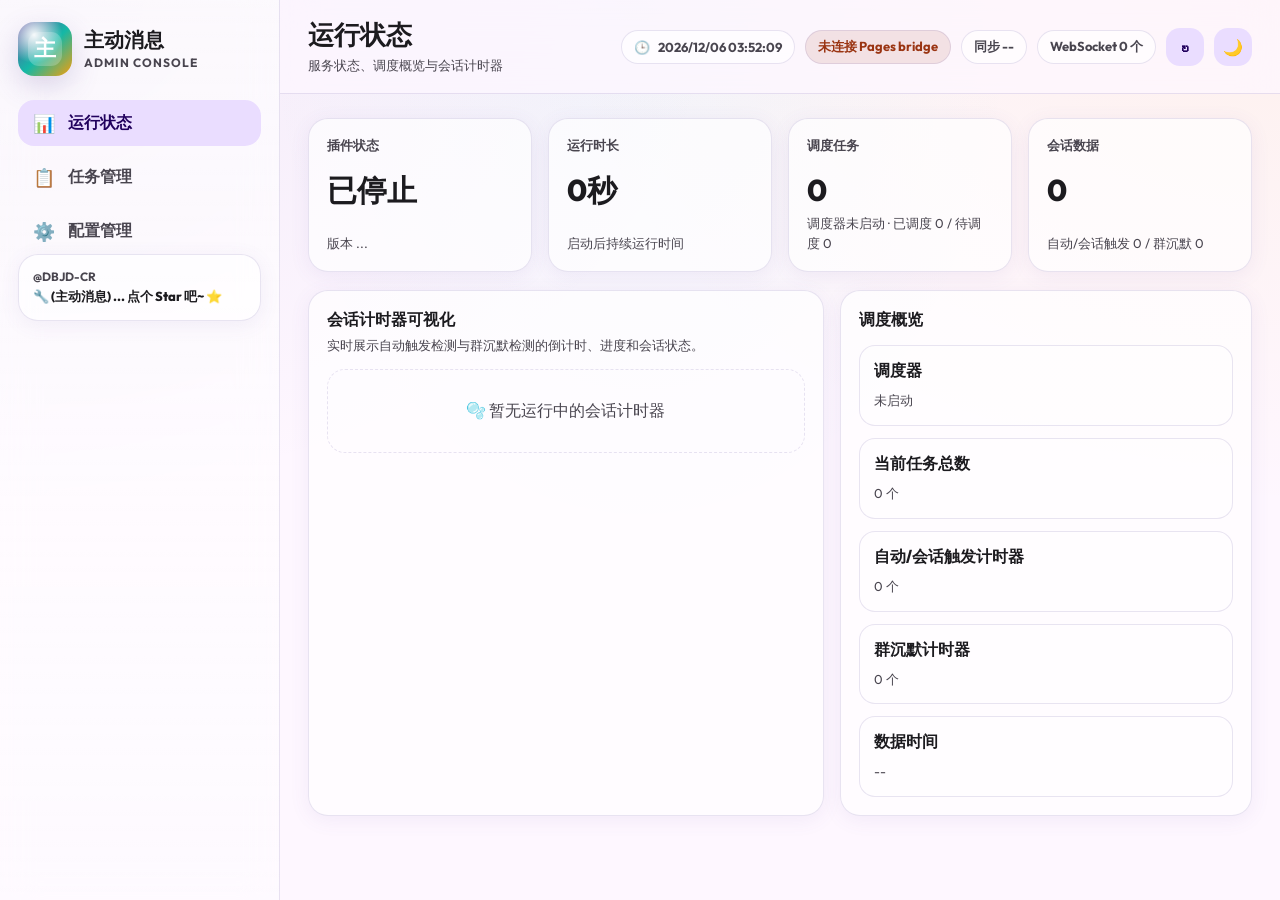
==== commit 9f622f19: "merge: bring issue 74 pages fixes into main # Conflicts: #	core/chat_flow.py" ====
--- a/pages/proactive-chat/index.html
+++ b/pages/proactive-chat/index.html
@@ -7,7 +7,6 @@
     <link rel="icon" type="image/png" href="./logo.png">
     <link rel="preload" href="./fonts/outfit.css" as="style">
     <link href="./fonts/outfit.css" rel="stylesheet">
-    <link rel="stylesheet" href="./css/style.css">
     <link rel="stylesheet" href="./page-app.css">
 </head>
 <body>
--- a/pages/proactive-chat/page-app.css
+++ b/pages/proactive-chat/page-app.css
@@ -1,3 +1,212 @@
+:root {
+    --md-sys-color-primary: #6750A4;
+    --md-sys-color-on-primary: #FFFFFF;
+    --md-sys-color-primary-container: #EADDFF;
+    --md-sys-color-on-primary-container: #21005D;
+    --md-sys-color-secondary: #625B71;
+    --md-sys-color-on-secondary: #FFFFFF;
+    --md-sys-color-secondary-container: #E8DEF8;
+    --md-sys-color-on-secondary-container: #1D192B;
+    --md-sys-color-surface: rgba(255, 255, 255, 0.8);
+    --md-sys-color-on-surface: #1C1B1F;
+    --md-sys-color-on-surface-variant: #49454F;
+    --md-sys-color-surface-variant: #E7E0EC;
+    --md-sys-color-background: #FEF7FF;
+    --md-sys-color-outline-variant: rgba(103, 80, 164, 0.1);
+    --glass-bg: rgba(255, 255, 255, 0.65);
+    --glass-border: rgba(103, 80, 164, 0.15);
+    --glass-shadow: 0 4px 20px 0 rgba(103, 80, 164, 0.08);
+    --theme-transition-duration: 220ms;
+    --theme-transition-easing: cubic-bezier(0.4, 0, 0.2, 1);
+    --top-bar-height: 80px;
+}
+
+body.dark-theme,
+html.theme-dark body {
+    --md-sys-color-primary: #D0BCFF;
+    --md-sys-color-on-primary: #381E72;
+    --md-sys-color-primary-container: #4F378B;
+    --md-sys-color-on-primary-container: #EADDFF;
+    --md-sys-color-surface: rgba(28, 27, 31, 0.8);
+    --md-sys-color-on-surface: #E6E1E5;
+    --md-sys-color-on-surface-variant: #CAC4D0;
+    --md-sys-color-surface-variant: #49454F;
+    --md-sys-color-background: #141218;
+    --md-sys-color-outline-variant: rgba(208, 188, 255, 0.1);
+    --glass-bg: rgba(28, 27, 31, 0.7);
+    --glass-border: rgba(208, 188, 255, 0.1);
+    --glass-shadow: 0 8px 32px 0 rgba(0, 0, 0, 0.4);
+}
+
+* {
+    box-sizing: border-box;
+    margin: 0;
+    padding: 0;
+}
+
+html {
+    -webkit-tap-highlight-color: transparent;
+    -webkit-touch-callout: none;
+    touch-action: manipulation;
+}
+
+body {
+    min-height: 100vh;
+    overflow-x: hidden;
+    background-color: var(--md-sys-color-background);
+    background-image:
+        radial-gradient(at 0% 0%, rgba(103, 80, 164, 0.08) 0, transparent 40%),
+        radial-gradient(at 50% 0%, rgba(20, 184, 166, 0.05) 0, transparent 42%),
+        radial-gradient(at 100% 0%, rgba(245, 158, 11, 0.07) 0, transparent 40%);
+    background-attachment: fixed;
+    color: var(--md-sys-color-on-surface);
+    font-family: 'Outfit', "Microsoft YaHei", "PingFang SC", "Hiragino Sans GB", "Heiti SC", "WenQuanYi Micro Hei", -apple-system, BlinkMacSystemFont, "Segoe UI", Roboto, sans-serif;
+}
+
+html.theme-transitioning body,
+html.theme-transitioning .pc-app,
+html.theme-transitioning .pc-sidebar,
+html.theme-transitioning .pc-topbar,
+html.theme-transitioning .pc-card,
+html.theme-transitioning .pc-row,
+html.theme-transitioning .pc-chip,
+html.theme-transitioning button,
+html.theme-transitioning input,
+html.theme-transitioning select,
+html.theme-transitioning textarea {
+    transition:
+        background-color var(--theme-transition-duration) var(--theme-transition-easing),
+        color var(--theme-transition-duration) var(--theme-transition-easing),
+        border-color var(--theme-transition-duration) var(--theme-transition-easing);
+}
+
+.boot-loader {
+    position: fixed;
+    inset: 0;
+    z-index: 9999;
+    display: flex;
+    flex-direction: column;
+    align-items: center;
+    justify-content: center;
+    color: #1C1B1F;
+    font-family: 'Outfit', -apple-system, BlinkMacSystemFont, "Segoe UI", Roboto, sans-serif;
+    background:
+        radial-gradient(ellipse at 20% 15%, rgba(103, 80, 164, 0.14), transparent 52%),
+        radial-gradient(ellipse at 80% 85%, rgba(20, 184, 166, 0.1), transparent 52%),
+        #FEF7FF;
+    opacity: 1;
+    transform: translateZ(0);
+    will-change: opacity, transform;
+}
+
+html.theme-dark .boot-loader,
+body.dark-theme .boot-loader {
+    color: #E6E1E5;
+    background:
+        radial-gradient(ellipse at 20% 15%, rgba(208, 188, 255, 0.13), transparent 52%),
+        radial-gradient(ellipse at 80% 85%, rgba(20, 184, 166, 0.12), transparent 52%),
+        #141218;
+}
+
+#loading-skeleton.is-exiting {
+    opacity: 0;
+    transform: scale(0.985);
+    transition: opacity 0.3s ease-out, transform 0.3s ease-out;
+}
+
+.boot-loader__logo {
+    width: 80px;
+    height: 80px;
+    border-radius: 20px;
+    margin-bottom: 24px;
+    display: flex;
+    align-items: center;
+    justify-content: center;
+    background: rgba(103, 80, 164, 0.08);
+    border: 1px solid rgba(103, 80, 164, 0.18);
+    box-shadow: 0 4px 24px rgba(103, 80, 164, 0.12);
+    overflow: hidden;
+    animation: boot-loader-float 2.4s ease-in-out infinite;
+    will-change: transform;
+}
+
+html.theme-dark .boot-loader__logo,
+body.dark-theme .boot-loader__logo {
+    background: rgba(208, 188, 255, 0.08);
+    border-color: rgba(208, 188, 255, 0.15);
+    box-shadow: 0 4px 24px rgba(0, 0, 0, 0.35);
+}
+
+.boot-loader__title {
+    margin-bottom: 8px;
+    color: #1C1B1F;
+    font-size: 22px;
+    font-weight: 700;
+}
+
+html.theme-dark .boot-loader__title,
+body.dark-theme .boot-loader__title {
+    color: #E6E1E5;
+}
+
+.boot-loader__subtitle {
+    margin-bottom: 28px;
+    color: #49454F;
+    font-size: 13px;
+}
+
+html.theme-dark .boot-loader__subtitle,
+body.dark-theme .boot-loader__subtitle {
+    color: #CAC4D0;
+}
+
+.boot-loader__progress {
+    width: min(260px, 68vw);
+    height: 3px;
+    border-radius: 999px;
+    overflow: hidden;
+    background: rgba(103, 80, 164, 0.12);
+    contain: paint;
+}
+
+html.theme-dark .boot-loader__progress,
+body.dark-theme .boot-loader__progress {
+    background: rgba(208, 188, 255, 0.12);
+}
+
+.boot-loader__progress-bar {
+    height: 100%;
+    width: 42%;
+    border-radius: 999px;
+    background: linear-gradient(90deg, rgba(103, 80, 164, 0.25), rgba(103, 80, 164, 0.85), rgba(103, 80, 164, 0.25));
+    animation: boot-loader-progress 1.45s ease-in-out infinite;
+    will-change: transform;
+    transform: translate3d(-110%, 0, 0) scaleX(0.35);
+}
+
+html.theme-dark .boot-loader__progress-bar,
+body.dark-theme .boot-loader__progress-bar {
+    background: linear-gradient(90deg, rgba(208, 188, 255, 0.2), rgba(208, 188, 255, 0.9), rgba(208, 188, 255, 0.2));
+}
+
+@keyframes boot-loader-float {
+    0%, 100% { transform: translateY(0); }
+    50% { transform: translateY(-7px); }
+}
+
+@keyframes boot-loader-progress {
+    0% { transform: translate3d(-110%, 0, 0) scaleX(0.35); }
+    50% { transform: translate3d(40%, 0, 0) scaleX(0.85); }
+    100% { transform: translate3d(220%, 0, 0) scaleX(0.35); }
+}
+
+@media (prefers-reduced-motion: reduce) {
+    .boot-loader__logo,
+    .boot-loader__progress-bar {
+        animation: none;
+    }
+}
+
 .pc-app {
     min-height: 100vh;
     display: grid;
@@ -735,91 +944,6 @@
     color: #0F7A43;
 }
 
-.pc-doc-layout {
-    display: grid;
-    grid-template-columns: 280px minmax(0, 1fr);
-    gap: 16px;
-}
-
-.pc-doc-body {
-    max-height: calc(100vh - 190px);
-    overflow: auto;
-    line-height: 1.75;
-}
-
-.pc-doc-body h1,
-.pc-doc-body h2,
-.pc-doc-body h3 {
-    margin: 1em 0 .5em;
-}
-
-.pc-doc-body p,
-.pc-doc-body ul,
-.pc-doc-body ol,
-.pc-doc-body pre {
-    margin: 0 0 1em;
-}
-
-.pc-doc-body pre {
-    overflow: auto;
-    padding: 12px;
-    border-radius: 12px;
-    background: rgba(103, 80, 164, 0.1);
-}
-
-.pc-doc-body code {
-    padding: 2px 5px;
-    border-radius: 6px;
-    background: rgba(103, 80, 164, 0.12);
-    font-size: .92em;
-}
-
-.pc-doc-body pre code {
-    display: block;
-    padding: 0;
-    background: transparent;
-    white-space: pre;
-}
-
-.pc-doc-body blockquote {
-    margin: 0 0 1em;
-    padding: 10px 14px;
-    border-left: 4px solid var(--md-sys-color-primary);
-    border-radius: 8px;
-    background: rgba(103, 80, 164, 0.08);
-}
-
-.pc-doc-body a {
-    color: var(--md-sys-color-primary);
-    font-weight: 700;
-}
-
-.pc-table-wrap {
-    overflow: auto;
-    margin: 0 0 1em;
-    border: 1px solid var(--glass-border);
-    border-radius: 12px;
-}
-
-.pc-doc-body table {
-    width: 100%;
-    border-collapse: collapse;
-    min-width: 520px;
-}
-
-.pc-doc-body th,
-.pc-doc-body td {
-    padding: 10px 12px;
-    border-bottom: 1px solid var(--glass-border);
-    text-align: left;
-    vertical-align: top;
-}
-
-.pc-doc-body th {
-    background: rgba(103, 80, 164, 0.1);
-    font-weight: 850;
-}
-
 .pc-footer-note {
     margin-top: 12px;
     color: var(--md-sys-color-on-surface-variant);
@@ -848,8 +972,7 @@
     }
 
     .pc-grid.metrics,
-    .pc-grid.two,
-    .pc-doc-layout {
+    .pc-grid.two {
         grid-template-columns: 1fr;
     }
 
